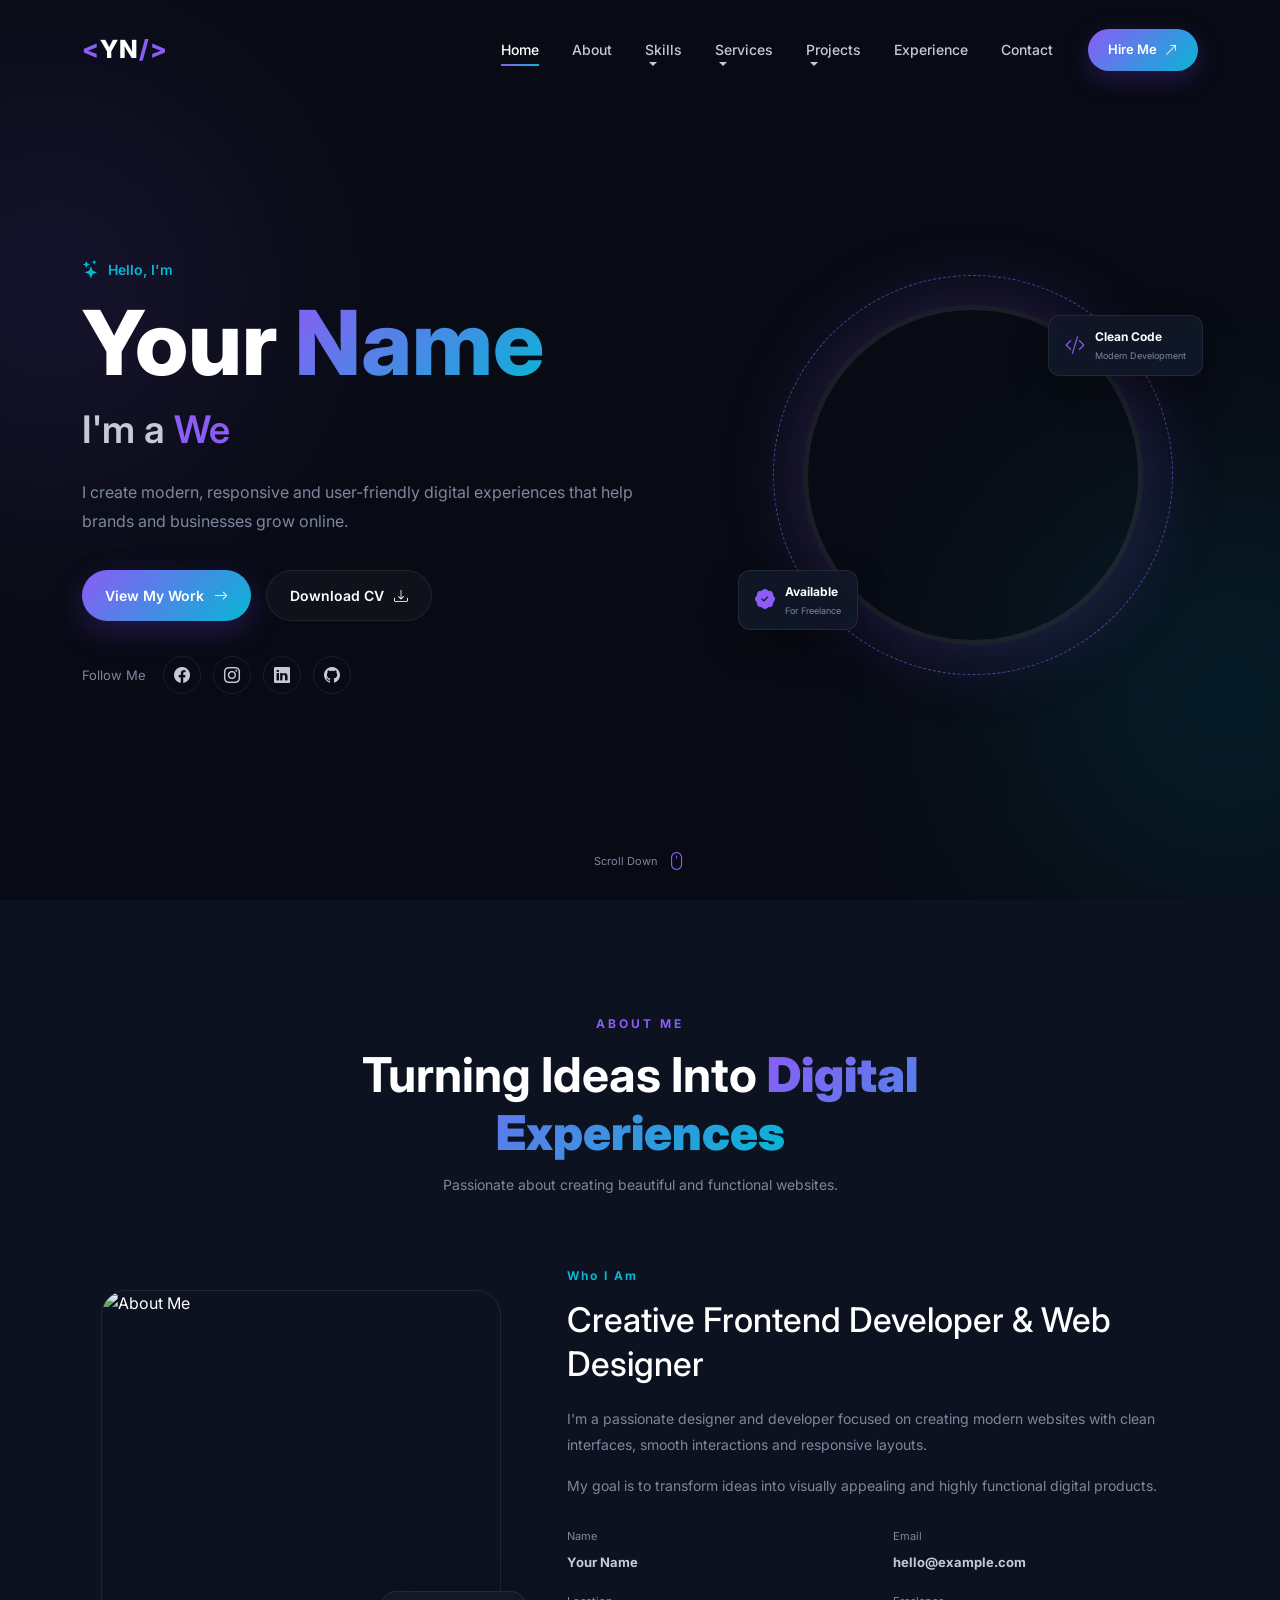
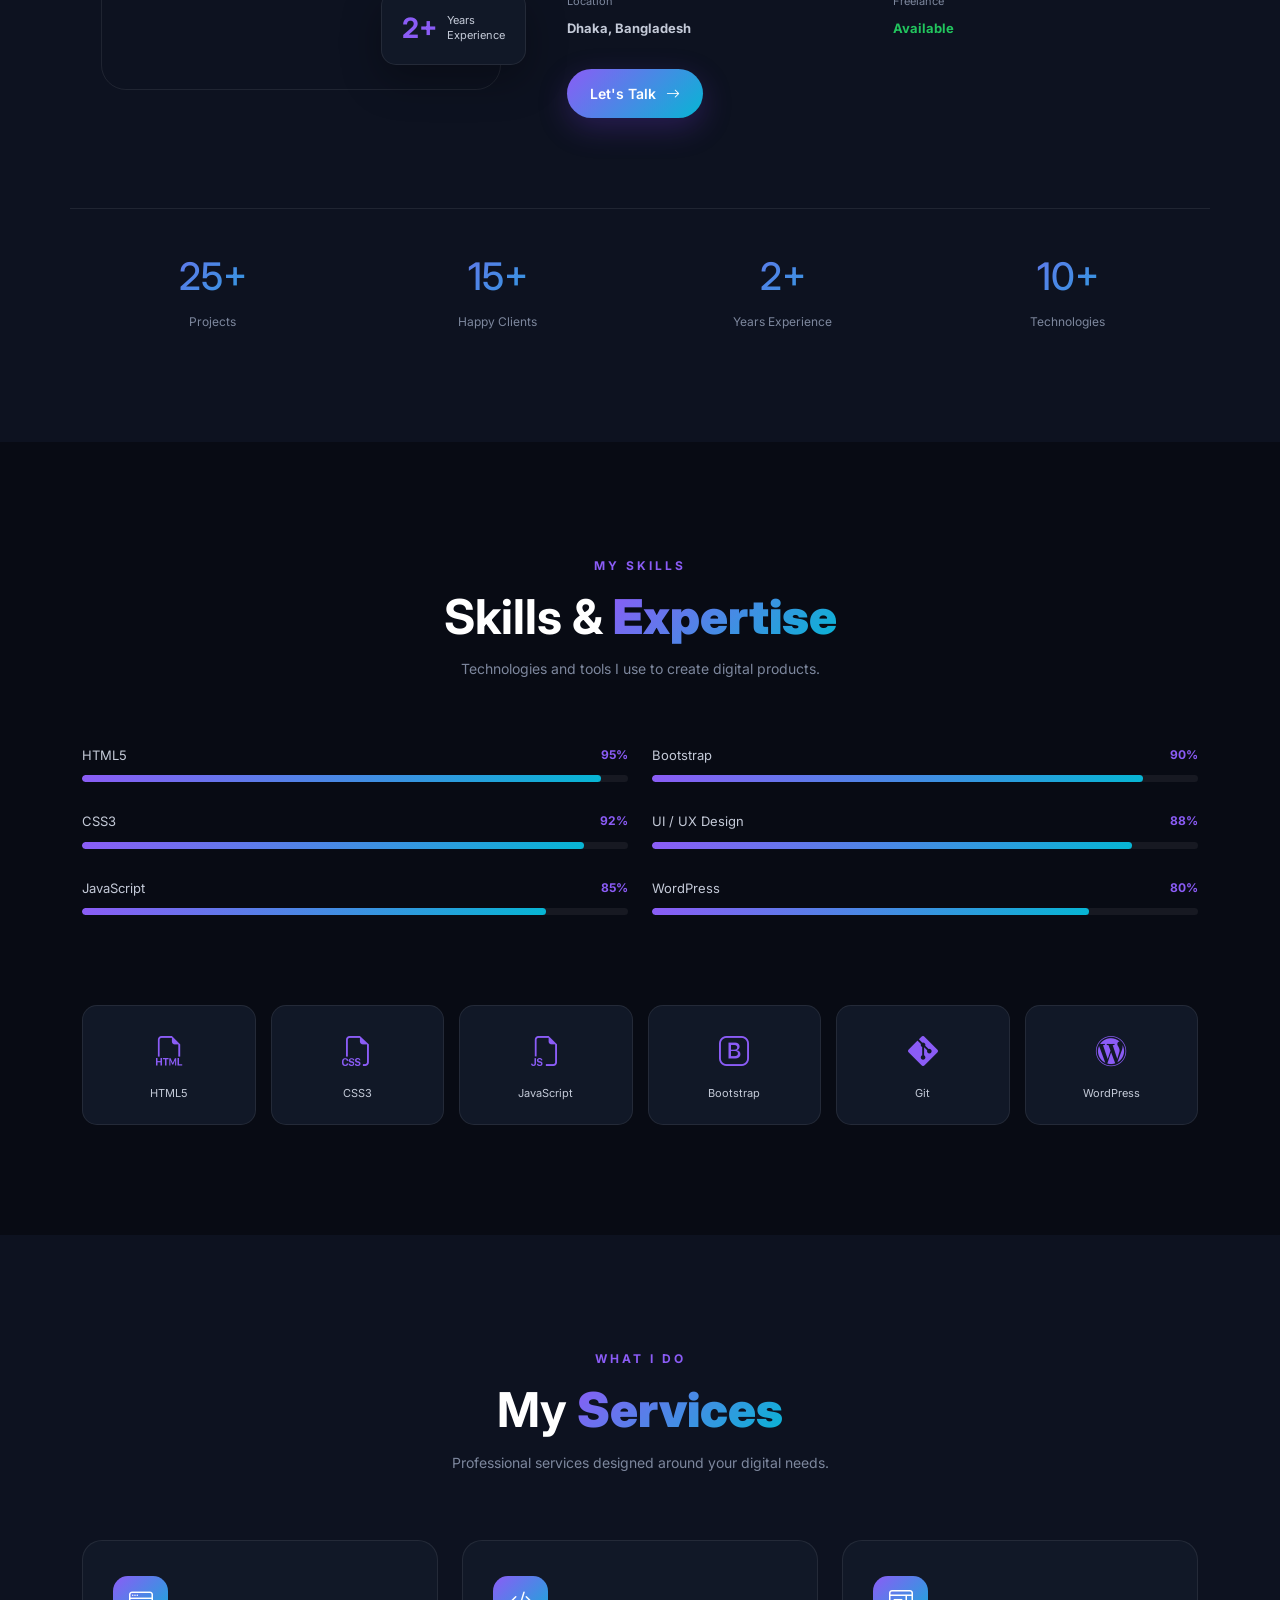
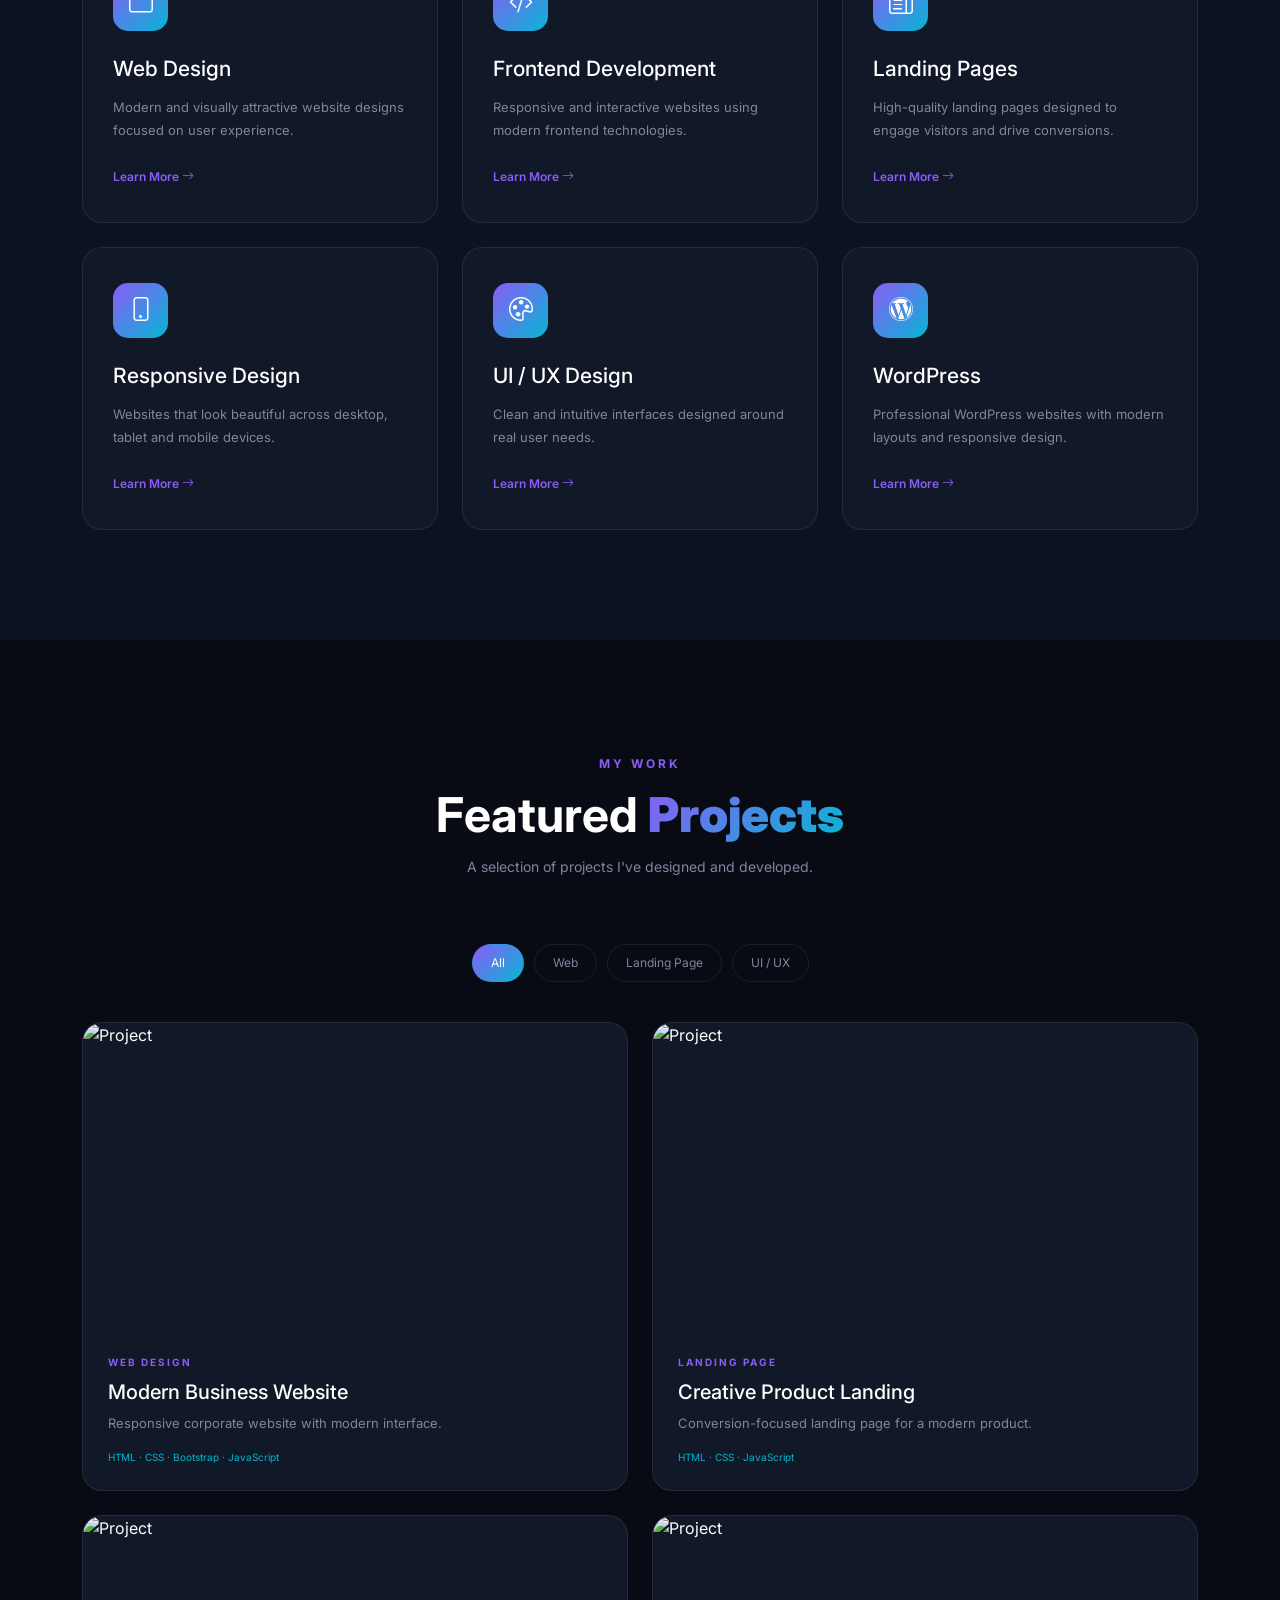
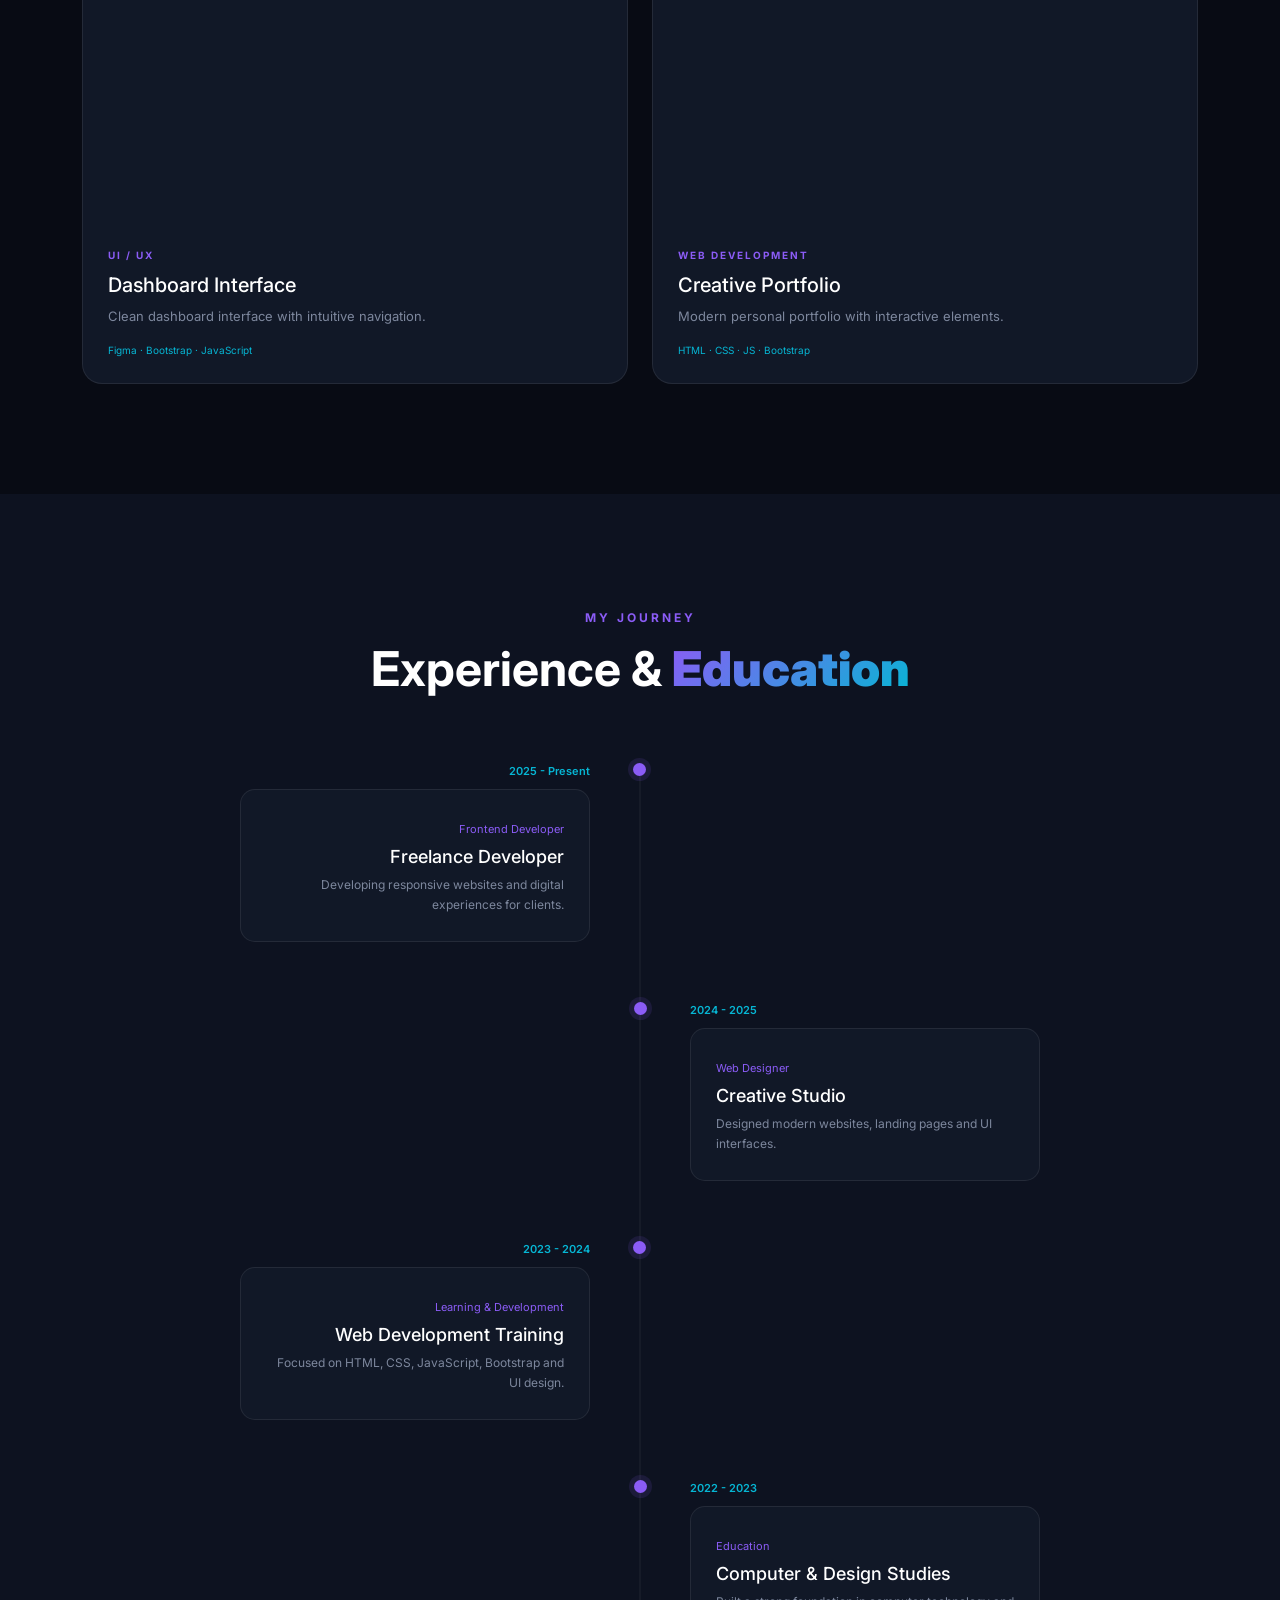
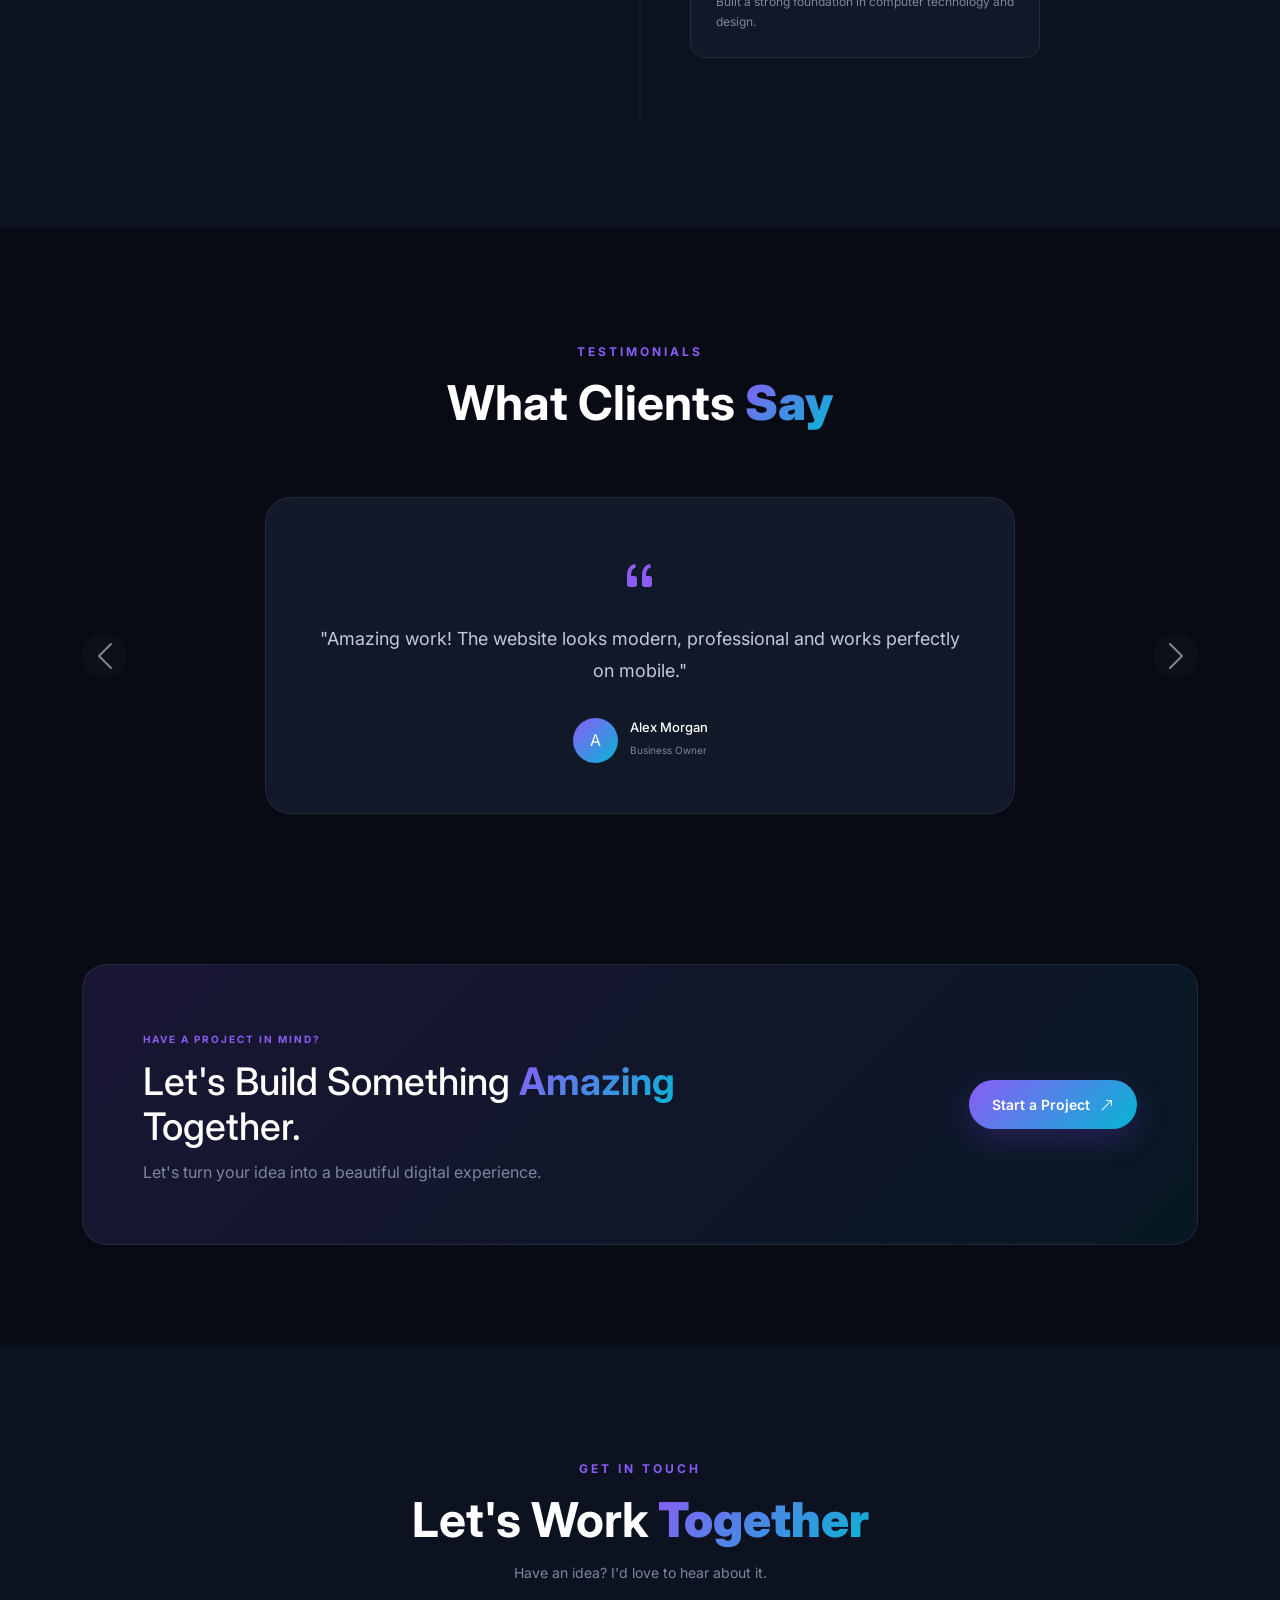
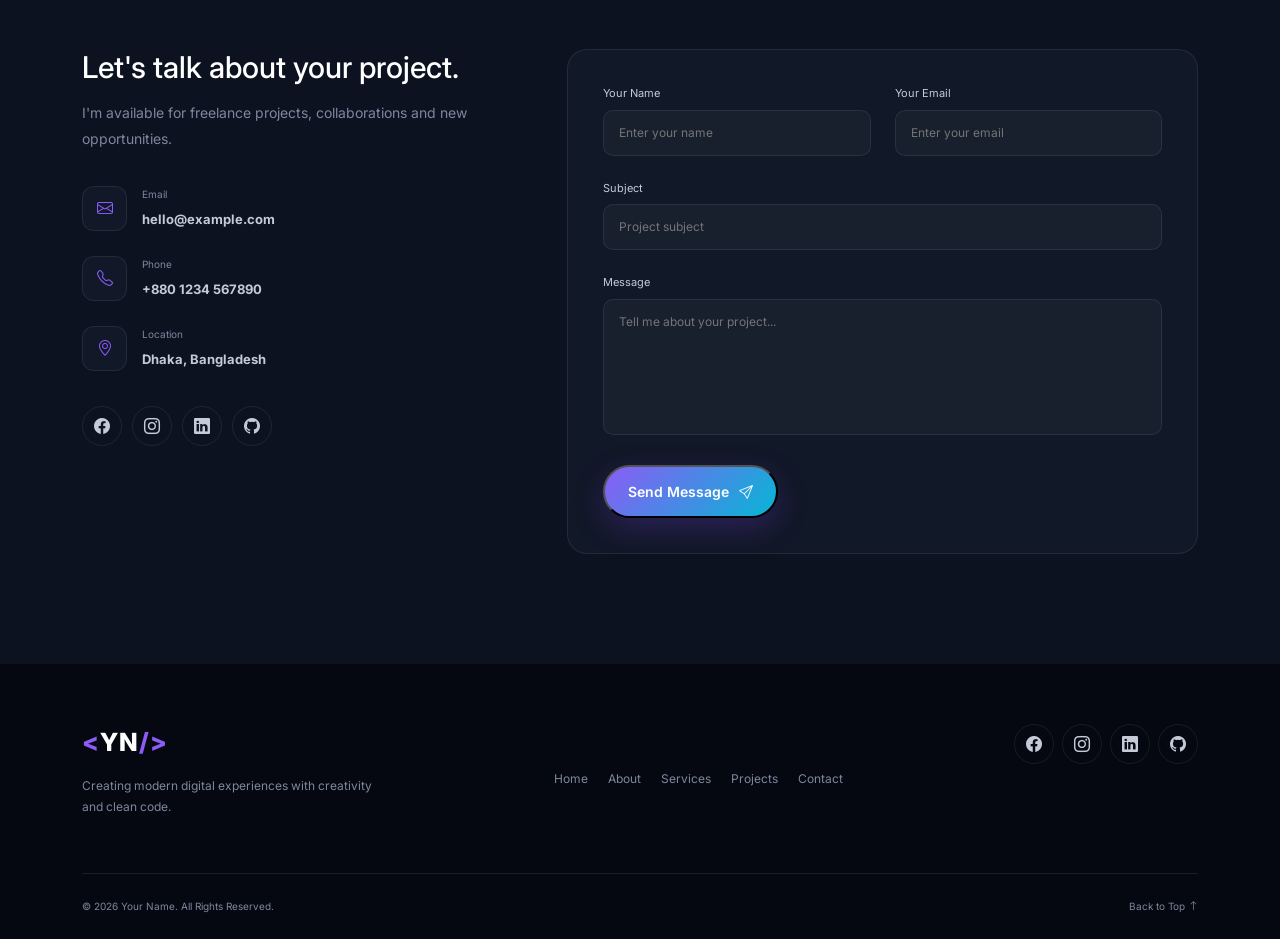
==== index.html @ ca2e9afa "Updated portfolio website" ====
<!DOCTYPE html>
<html lang="en">

<head>
    <meta charset="UTF-8">
    <meta name="viewport" content="width=device-width, initial-scale=1.0">

    <title>Your Name | Frontend Developer</title>

    <!-- Bootstrap -->
    <link
        href="https://cdn.jsdelivr.net/npm/bootstrap@5.3.3/dist/css/bootstrap.min.css"
        rel="stylesheet">

    <!-- Bootstrap Icons -->
    <link
        rel="stylesheet"
        href="https://cdn.jsdelivr.net/npm/bootstrap-icons@1.11.3/font/bootstrap-icons.min.css">

    <!-- Google Font -->
    <link
        href="https://fonts.googleapis.com/css2?family=Inter:wght@300;400;500;600;700;800&display=swap"
        rel="stylesheet">

    <!-- Custom CSS -->
    <link rel="stylesheet" href="css/styles.css">
</head>

<body>

<!-- =====================================================
     PRELOADER
===================================================== -->

<div id="preloader">
    <div class="loader"></div>
</div>


<!-- =====================================================
     NAVBAR
===================================================== -->

<header class="main-header" id="mainHeader">

    <nav class="navbar navbar-expand-lg">

        <div class="container">

            <!-- Logo -->
            <a class="navbar-brand logo" href="#home">
                <span>&lt;</span>YN<span>/&gt;</span>
            </a>

            <!-- Mobile Toggle -->
            <button
                class="navbar-toggler"
                type="button"
                data-bs-toggle="collapse"
                data-bs-target="#portfolioNavbar">

                <span class="navbar-toggler-icon"></span>

            </button>


            <!-- Menu -->
            <div class="collapse navbar-collapse" id="portfolioNavbar">

                <ul class="navbar-nav ms-auto align-items-lg-center">

                    <li class="nav-item">
                        <a class="nav-link active" href="#home">
                            Home
                        </a>
                    </li>

                    <li class="nav-item">
                        <a class="nav-link" href="#about">
                            About
                        </a>
                    </li>


                    <!-- Skills Dropdown -->
                    <li class="nav-item dropdown">

                        <a
                            class="nav-link dropdown-toggle"
                            href="#"
                            data-bs-toggle="dropdown">

                            Skills

                        </a>

                        <ul class="dropdown-menu">

                            <li>
                                <a class="dropdown-item" href="#skills">
                                    <i class="bi bi-code-slash"></i>
                                    Frontend Development
                                </a>
                            </li>

                            <li>
                                <a class="dropdown-item" href="#skills">
                                    <i class="bi bi-palette"></i>
                                    Web Design
                                </a>
                            </li>

                            <li>
                                <a class="dropdown-item" href="#skills">
                                    <i class="bi bi-bezier2"></i>
                                    UI / UX Design
                                </a>
                            </li>

                            <li>
                                <a class="dropdown-item" href="#skills">
                                    <i class="bi bi-phone"></i>
                                    Responsive Design
                                </a>
                            </li>

                        </ul>

                    </li>


                    <!-- Services Dropdown -->
                    <li class="nav-item dropdown">

                        <a
                            class="nav-link dropdown-toggle"
                            href="#"
                            data-bs-toggle="dropdown">

                            Services

                        </a>

                        <ul class="dropdown-menu">

                            <li>
                                <a class="dropdown-item" href="#services">
                                    <i class="bi bi-window"></i>
                                    Web Design
                                </a>
                            </li>

                            <li>
                                <a class="dropdown-item" href="#services">
                                    <i class="bi bi-code-square"></i>
                                    Frontend Development
                                </a>
                            </li>

                            <li>
                                <a class="dropdown-item" href="#services">
                                    <i class="bi bi-layout-text-window"></i>
                                    Landing Page
                                </a>
                            </li>

                            <li>
                                <a class="dropdown-item" href="#services">
                                    <i class="bi bi-wordpress"></i>
                                    WordPress
                                </a>
                            </li>

                        </ul>

                    </li>


                    <!-- Projects Dropdown -->
                    <li class="nav-item dropdown">

                        <a
                            class="nav-link dropdown-toggle"
                            href="#"
                            data-bs-toggle="dropdown">

                            Projects

                        </a>

                        <ul class="dropdown-menu">

                            <li>
                                <a class="dropdown-item" href="#projects">
                                    <i class="bi bi-grid"></i>
                                    All Projects
                                </a>
                            </li>

                            <li>
                                <a class="dropdown-item" href="#projects">
                                    <i class="bi bi-laptop"></i>
                                    Web Design
                                </a>
                            </li>

                            <li>
                                <a class="dropdown-item" href="#projects">
                                    <i class="bi bi-window-stack"></i>
                                    Landing Pages
                                </a>
                            </li>

                            <li>
                                <a class="dropdown-item" href="#projects">
                                    <i class="bi bi-phone"></i>
                                    UI / UX
                                </a>
                            </li>

                        </ul>

                    </li>


                    <li class="nav-item">
                        <a class="nav-link" href="#experience">
                            Experience
                        </a>
                    </li>

                    <li class="nav-item">
                        <a class="nav-link" href="#contact">
                            Contact
                        </a>
                    </li>


                    <!-- Hire Button -->
                    <li class="nav-item ms-lg-3 mt-3 mt-lg-0">

                        <a href="#contact" class="hire-btn">
                            Hire Me
                            <i class="bi bi-arrow-up-right"></i>
                        </a>

                    </li>

                </ul>

            </div>

        </div>

    </nav>

</header>


<!-- =====================================================
     HERO
===================================================== -->

<section class="hero-section" id="home">

    <div class="hero-glow glow-one"></div>
    <div class="hero-glow glow-two"></div>

    <div class="container">

        <div class="row align-items-center">

            <!-- Hero Content -->

            <div class="col-lg-7">

                <div class="hero-content">

                    <span class="hero-small-title">
                        <i class="bi bi-stars"></i>
                        Hello, I'm
                    </span>

                    <h1>
                        Your <span>Name</span>
                    </h1>

                    <h2>
                        I'm a
                        <span id="typingText"></span>
                    </h2>

                    <p>
                        I create modern, responsive and user-friendly
                        digital experiences that help brands and businesses
                        grow online.
                    </p>


                    <div class="hero-buttons">

                        <a href="#projects" class="primary-btn">
                            View My Work
                            <i class="bi bi-arrow-right"></i>
                        </a>

                        <a href="#" class="secondary-btn">
                            Download CV
                            <i class="bi bi-download"></i>
                        </a>

                    </div>


                    <!-- Social -->

                    <div class="hero-social">

                        <span>Follow Me</span>

                        <a href="#">
                            <i class="bi bi-facebook"></i>
                        </a>

                        <a href="#">
                            <i class="bi bi-instagram"></i>
                        </a>

                        <a href="#">
                            <i class="bi bi-linkedin"></i>
                        </a>

                        <a href="#">
                            <i class="bi bi-github"></i>
                        </a>

                    </div>

                </div>

            </div>


            <!-- Hero Image -->

            <div class="col-lg-5">

                <div class="hero-image-wrapper">

                    <div class="image-ring"></div>

                    <div class="profile-card">

                        <img
                            src="images/profile.jpg"
                            alt="Profile">

                    </div>


                    <!-- Floating Card -->

                    <div class="floating-card card-one">

                        <i class="bi bi-code-slash"></i>

                        <div>
                            <strong>Clean Code</strong>
                            <small>Modern Development</small>
                        </div>

                    </div>


                    <div class="floating-card card-two">

                        <i class="bi bi-patch-check-fill"></i>

                        <div>
                            <strong>Available</strong>
                            <small>For Freelance</small>
                        </div>

                    </div>

                </div>

            </div>

        </div>

    </div>


    <!-- Scroll Down -->

    <a href="#about" class="scroll-down">
        <span>Scroll Down</span>
        <i class="bi bi-mouse"></i>
    </a>

</section>


<!-- =====================================================
     ABOUT
===================================================== -->

<section class="section about-section" id="about">

    <div class="container">

        <div class="section-heading text-center">

            <span>ABOUT ME</span>

            <h2>
                Turning Ideas Into
                <strong>Digital Experiences</strong>
            </h2>

            <p>
                Passionate about creating beautiful and functional
                websites.
            </p>

        </div>


        <div class="row align-items-center g-5">

            <div class="col-lg-5">

                <div class="about-image">

                    <img
                        src="images/profile.jpg"
                        alt="About Me">

                    <div class="experience-badge">

                        <strong>2+</strong>

                        <span>
                            Years<br>
                            Experience
                        </span>

                    </div>

                </div>

            </div>


            <div class="col-lg-7">

                <div class="about-content">

                    <span class="mini-title">
                        Who I Am
                    </span>

                    <h3>
                        Creative Frontend Developer
                        & Web Designer
                    </h3>

                    <p>
                        I'm a passionate designer and developer focused
                        on creating modern websites with clean interfaces,
                        smooth interactions and responsive layouts.
                    </p>

                    <p>
                        My goal is to transform ideas into visually
                        appealing and highly functional digital products.
                    </p>


                    <div class="about-info">

                        <div>
                            <span>Name</span>
                            <strong>Your Name</strong>
                        </div>

                        <div>
                            <span>Email</span>
                            <strong>hello@example.com</strong>
                        </div>

                        <div>
                            <span>Location</span>
                            <strong>Dhaka, Bangladesh</strong>
                        </div>

                        <div>
                            <span>Freelance</span>
                            <strong class="available">
                                Available
                            </strong>
                        </div>

                    </div>


                    <a href="#contact" class="primary-btn">
                        Let's Talk
                        <i class="bi bi-arrow-right"></i>
                    </a>

                </div>

            </div>

        </div>


        <!-- Counters -->

        <div class="row stats-row">

            <div class="col-md-3 col-6">
                <div class="stat-box">
                    <h3 class="counter" data-target="25">0</h3>
                    <span>Projects</span>
                </div>
            </div>

            <div class="col-md-3 col-6">
                <div class="stat-box">
                    <h3 class="counter" data-target="15">0</h3>
                    <span>Happy Clients</span>
                </div>
            </div>

            <div class="col-md-3 col-6">
                <div class="stat-box">
                    <h3 class="counter" data-target="2">0</h3>
                    <span>Years Experience</span>
                </div>
            </div>

            <div class="col-md-3 col-6">
                <div class="stat-box">
                    <h3 class="counter" data-target="10">0</h3>
                    <span>Technologies</span>
                </div>
            </div>

        </div>

    </div>

</section>


<!-- =====================================================
     SKILLS
===================================================== -->

<section class="section skills-section" id="skills">

    <div class="container">

        <div class="section-heading text-center">

            <span>MY SKILLS</span>

            <h2>
                Skills & <strong>Expertise</strong>
            </h2>

            <p>
                Technologies and tools I use to create digital products.
            </p>

        </div>


        <div class="row g-4">


            <!-- HTML -->

            <div class="col-lg-6">

                <div class="skill-item">

                    <div class="skill-info">
                        <span>HTML5</span>
                        <strong>95%</strong>
                    </div>

                    <div class="skill-bar">
                        <div
                            class="skill-progress"
                            data-width="95%">
                        </div>
                    </div>

                </div>


                <!-- CSS -->

                <div class="skill-item">

                    <div class="skill-info">
                        <span>CSS3</span>
                        <strong>92%</strong>
                    </div>

                    <div class="skill-bar">
                        <div
                            class="skill-progress"
                            data-width="92%">
                        </div>
                    </div>

                </div>


                <!-- JavaScript -->

                <div class="skill-item">

                    <div class="skill-info">
                        <span>JavaScript</span>
                        <strong>85%</strong>
                    </div>

                    <div class="skill-bar">
                        <div
                            class="skill-progress"
                            data-width="85%">
                        </div>
                    </div>

                </div>

            </div>


            <div class="col-lg-6">

                <!-- Bootstrap -->

                <div class="skill-item">

                    <div class="skill-info">
                        <span>Bootstrap</span>
                        <strong>90%</strong>
                    </div>

                    <div class="skill-bar">
                        <div
                            class="skill-progress"
                            data-width="90%">
                        </div>
                    </div>

                </div>


                <!-- UI UX -->

                <div class="skill-item">

                    <div class="skill-info">
                        <span>UI / UX Design</span>
                        <strong>88%</strong>
                    </div>

                    <div class="skill-bar">
                        <div
                            class="skill-progress"
                            data-width="88%">
                        </div>
                    </div>

                </div>


                <!-- WordPress -->

                <div class="skill-item">

                    <div class="skill-info">
                        <span>WordPress</span>
                        <strong>80%</strong>
                    </div>

                    <div class="skill-bar">
                        <div
                            class="skill-progress"
                            data-width="80%">
                        </div>
                    </div>

                </div>

            </div>

        </div>


        <!-- Technology Cards -->

        <div class="technology-grid">

            <div class="technology-card">
                <i class="bi bi-filetype-html"></i>
                <span>HTML5</span>
            </div>

            <div class="technology-card">
                <i class="bi bi-filetype-css"></i>
                <span>CSS3</span>
            </div>

            <div class="technology-card">
                <i class="bi bi-filetype-js"></i>
                <span>JavaScript</span>
            </div>

            <div class="technology-card">
                <i class="bi bi-bootstrap"></i>
                <span>Bootstrap</span>
            </div>

            <div class="technology-card">
                <i class="bi bi-git"></i>
                <span>Git</span>
            </div>

            <div class="technology-card">
                <i class="bi bi-wordpress"></i>
                <span>WordPress</span>
            </div>

        </div>

    </div>

</section>


<!-- =====================================================
     SERVICES
===================================================== -->

<section class="section services-section" id="services">

    <div class="container">

        <div class="section-heading text-center">

            <span>WHAT I DO</span>

            <h2>
                My <strong>Services</strong>
            </h2>

            <p>
                Professional services designed around your digital needs.
            </p>

        </div>


        <div class="row g-4">


            <div class="col-lg-4 col-md-6">

                <div class="service-card">

                    <div class="service-icon">
                        <i class="bi bi-window"></i>
                    </div>

                    <h3>Web Design</h3>

                    <p>
                        Modern and visually attractive website designs
                        focused on user experience.
                    </p>

                    <a href="#contact">
                        Learn More
                        <i class="bi bi-arrow-right"></i>
                    </a>

                </div>

            </div>


            <div class="col-lg-4 col-md-6">

                <div class="service-card">

                    <div class="service-icon">
                        <i class="bi bi-code-slash"></i>
                    </div>

                    <h3>Frontend Development</h3>

                    <p>
                        Responsive and interactive websites using
                        modern frontend technologies.
                    </p>

                    <a href="#contact">
                        Learn More
                        <i class="bi bi-arrow-right"></i>
                    </a>

                </div>

            </div>


            <div class="col-lg-4 col-md-6">

                <div class="service-card">

                    <div class="service-icon">
                        <i class="bi bi-layout-text-window"></i>
                    </div>

                    <h3>Landing Pages</h3>

                    <p>
                        High-quality landing pages designed to engage
                        visitors and drive conversions.
                    </p>

                    <a href="#contact">
                        Learn More
                        <i class="bi bi-arrow-right"></i>
                    </a>

                </div>

            </div>


            <div class="col-lg-4 col-md-6">

                <div class="service-card">

                    <div class="service-icon">
                        <i class="bi bi-phone"></i>
                    </div>

                    <h3>Responsive Design</h3>

                    <p>
                        Websites that look beautiful across desktop,
                        tablet and mobile devices.
                    </p>

                    <a href="#contact">
                        Learn More
                        <i class="bi bi-arrow-right"></i>
                    </a>

                </div>

            </div>


            <div class="col-lg-4 col-md-6">

                <div class="service-card">

                    <div class="service-icon">
                        <i class="bi bi-palette"></i>
                    </div>

                    <h3>UI / UX Design</h3>

                    <p>
                        Clean and intuitive interfaces designed around
                        real user needs.
                    </p>

                    <a href="#contact">
                        Learn More
                        <i class="bi bi-arrow-right"></i>
                    </a>

                </div>

            </div>


            <div class="col-lg-4 col-md-6">

                <div class="service-card">

                    <div class="service-icon">
                        <i class="bi bi-wordpress"></i>
                    </div>

                    <h3>WordPress</h3>

                    <p>
                        Professional WordPress websites with modern
                        layouts and responsive design.
                    </p>

                    <a href="#contact">
                        Learn More
                        <i class="bi bi-arrow-right"></i>
                    </a>

                </div>

            </div>

        </div>

    </div>

</section>


<!-- =====================================================
     PROJECTS
===================================================== -->

<section class="section projects-section" id="projects">

    <div class="container">

        <div class="section-heading text-center">

            <span>MY WORK</span>

            <h2>
                Featured <strong>Projects</strong>
            </h2>

            <p>
                A selection of projects I've designed and developed.
            </p>

        </div>


        <!-- Filter -->

        <div class="project-filter">

            <button class="filter-btn active" data-filter="all">
                All
            </button>

            <button class="filter-btn" data-filter="web">
                Web
            </button>

            <button class="filter-btn" data-filter="landing">
                Landing Page
            </button>

            <button class="filter-btn" data-filter="ui">
                UI / UX
            </button>

        </div>


        <div class="row g-4 project-container">


            <!-- Project 1 -->

            <div
                class="col-lg-6 project-item"
                data-category="web">

                <div class="project-card">

                    <div class="project-image">

                        <img
                            src="images/project-1.jpg"
                            alt="Project">

                        <div class="project-overlay">

                            <a href="#">
                                <i class="bi bi-link-45deg"></i>
                            </a>

                            <a href="#">
                                <i class="bi bi-github"></i>
                            </a>

                        </div>

                    </div>

                    <div class="project-content">

                        <span>WEB DESIGN</span>

                        <h3>
                            Modern Business Website
                        </h3>

                        <p>
                            Responsive corporate website with
                            modern interface.
                        </p>

                        <div class="project-tech">
                            HTML · CSS · Bootstrap · JavaScript
                        </div>

                    </div>

                </div>

            </div>


            <!-- Project 2 -->

            <div
                class="col-lg-6 project-item"
                data-category="landing">

                <div class="project-card">

                    <div class="project-image">

                        <img
                            src="images/project-2.jpg"
                            alt="Project">

                        <div class="project-overlay">

                            <a href="#">
                                <i class="bi bi-link-45deg"></i>
                            </a>

                            <a href="#">
                                <i class="bi bi-github"></i>
                            </a>

                        </div>

                    </div>

                    <div class="project-content">

                        <span>LANDING PAGE</span>

                        <h3>
                            Creative Product Landing
                        </h3>

                        <p>
                            Conversion-focused landing page
                            for a modern product.
                        </p>

                        <div class="project-tech">
                            HTML · CSS · JavaScript
                        </div>

                    </div>

                </div>

            </div>


            <!-- Project 3 -->

            <div
                class="col-lg-6 project-item"
                data-category="ui">

                <div class="project-card">

                    <div class="project-image">

                        <img
                            src="images/project-3.jpg"
                            alt="Project">

                        <div class="project-overlay">

                            <a href="#">
                                <i class="bi bi-link-45deg"></i>
                            </a>

                            <a href="#">
                                <i class="bi bi-github"></i>
                            </a>

                        </div>

                    </div>

                    <div class="project-content">

                        <span>UI / UX</span>

                        <h3>
                            Dashboard Interface
                        </h3>

                        <p>
                            Clean dashboard interface with
                            intuitive navigation.
                        </p>

                        <div class="project-tech">
                            Figma · Bootstrap · JavaScript
                        </div>

                    </div>

                </div>

            </div>


            <!-- Project 4 -->

            <div
                class="col-lg-6 project-item"
                data-category="web">

                <div class="project-card">

                    <div class="project-image">

                        <img
                            src="images/project-4.jpg"
                            alt="Project">

                        <div class="project-overlay">

                            <a href="#">
                                <i class="bi bi-link-45deg"></i>
                            </a>

                            <a href="#">
                                <i class="bi bi-github"></i>
                            </a>

                        </div>

                    </div>

                    <div class="project-content">

                        <span>WEB DEVELOPMENT</span>

                        <h3>
                            Creative Portfolio
                        </h3>

                        <p>
                            Modern personal portfolio with
                            interactive elements.
                        </p>

                        <div class="project-tech">
                            HTML · CSS · JS · Bootstrap
                        </div>

                    </div>

                </div>

            </div>

        </div>

    </div>

</section>


<!-- =====================================================
     EXPERIENCE
===================================================== -->

<section class="section experience-section" id="experience">

    <div class="container">

        <div class="section-heading text-center">

            <span>MY JOURNEY</span>

            <h2>
                Experience & <strong>Education</strong>
            </h2>

        </div>


        <div class="timeline">


            <div class="timeline-item">

                <div class="timeline-dot"></div>

                <div class="timeline-date">
                    2025 - Present
                </div>

                <div class="timeline-content">

                    <span>Frontend Developer</span>

                    <h3>
                        Freelance Developer
                    </h3>

                    <p>
                        Developing responsive websites and
                        digital experiences for clients.
                    </p>

                </div>

            </div>


            <div class="timeline-item">

                <div class="timeline-dot"></div>

                <div class="timeline-date">
                    2024 - 2025
                </div>

                <div class="timeline-content">

                    <span>Web Designer</span>

                    <h3>
                        Creative Studio
                    </h3>

                    <p>
                        Designed modern websites, landing pages
                        and UI interfaces.
                    </p>

                </div>

            </div>


            <div class="timeline-item">

                <div class="timeline-dot"></div>

                <div class="timeline-date">
                    2023 - 2024
                </div>

                <div class="timeline-content">

                    <span>Learning & Development</span>

                    <h3>
                        Web Development Training
                    </h3>

                    <p>
                        Focused on HTML, CSS, JavaScript,
                        Bootstrap and UI design.
                    </p>

                </div>

            </div>


            <div class="timeline-item">

                <div class="timeline-dot"></div>

                <div class="timeline-date">
                    2022 - 2023
                </div>

                <div class="timeline-content">

                    <span>Education</span>

                    <h3>
                        Computer & Design Studies
                    </h3>

                    <p>
                        Built a strong foundation in computer
                        technology and design.
                    </p>

                </div>

            </div>

        </div>

    </div>

</section>


<!-- =====================================================
     TESTIMONIALS
===================================================== -->

<section class="section testimonial-section">

    <div class="container">

        <div class="section-heading text-center">

            <span>TESTIMONIALS</span>

            <h2>
                What Clients <strong>Say</strong>
            </h2>

        </div>


        <div
            id="testimonialCarousel"
            class="carousel slide"
            data-bs-ride="carousel">

            <div class="carousel-inner">


                <div class="carousel-item active">

                    <div class="testimonial-card">

                        <div class="quote-icon">
                            <i class="bi bi-quote"></i>
                        </div>

                        <p>
                            "Amazing work! The website looks modern,
                            professional and works perfectly on mobile."
                        </p>

                        <div class="client-info">

                            <div class="client-avatar">
                                A
                            </div>

                            <div>
                                <h4>Alex Morgan</h4>
                                <span>Business Owner</span>
                            </div>

                        </div>

                    </div>

                </div>


                <div class="carousel-item">

                    <div class="testimonial-card">

                        <div class="quote-icon">
                            <i class="bi bi-quote"></i>
                        </div>

                        <p>
                            "Great communication and excellent attention
                            to detail. Highly recommended."
                        </p>

                        <div class="client-info">

                            <div class="client-avatar">
                                J
                            </div>

                            <div>
                                <h4>James Wilson</h4>
                                <span>Entrepreneur</span>
                            </div>

                        </div>

                    </div>

                </div>


                <div class="carousel-item">

                    <div class="testimonial-card">

                        <div class="quote-icon">
                            <i class="bi bi-quote"></i>
                        </div>

                        <p>
                            "Very creative and professional. Delivered
                            exactly what I needed."
                        </p>

                        <div class="client-info">

                            <div class="client-avatar">
                                S
                            </div>

                            <div>
                                <h4>Sarah Lee</h4>
                                <span>Designer</span>
                            </div>

                        </div>

                    </div>

                </div>

            </div>


            <button
                class="carousel-control-prev"
                type="button"
                data-bs-target="#testimonialCarousel"
                data-bs-slide="prev">

                <span class="carousel-control-prev-icon"></span>

            </button>

            <button
                class="carousel-control-next"
                type="button"
                data-bs-target="#testimonialCarousel"
                data-bs-slide="next">

                <span class="carousel-control-next-icon"></span>

            </button>

        </div>

    </div>

</section>


<!-- =====================================================
     CTA
===================================================== -->

<section class="cta-section">

    <div class="container">

        <div class="cta-box">

            <div>

                <span>
                    HAVE A PROJECT IN MIND?
                </span>

                <h2>
                    Let's Build Something
                    <strong>Amazing</strong> Together.
                </h2>

                <p>
                    Let's turn your idea into a beautiful
                    digital experience.
                </p>

            </div>

            <a href="#contact" class="primary-btn">
                Start a Project
                <i class="bi bi-arrow-up-right"></i>
            </a>

        </div>

    </div>

</section>


<!-- =====================================================
     CONTACT
===================================================== -->

<section class="section contact-section" id="contact">

    <div class="container">

        <div class="section-heading text-center">

            <span>GET IN TOUCH</span>

            <h2>
                Let's Work <strong>Together</strong>
            </h2>

            <p>
                Have an idea? I'd love to hear about it.
            </p>

        </div>


        <div class="row g-5">


            <!-- Contact Info -->

            <div class="col-lg-5">

                <div class="contact-info">

                    <h3>
                        Let's talk about your project.
                    </h3>

                    <p>
                        I'm available for freelance projects,
                        collaborations and new opportunities.
                    </p>


                    <div class="contact-item">

                        <div class="contact-icon">
                            <i class="bi bi-envelope"></i>
                        </div>

                        <div>
                            <span>Email</span>
                            <strong>
                                hello@example.com
                            </strong>
                        </div>

                    </div>


                    <div class="contact-item">

                        <div class="contact-icon">
                            <i class="bi bi-telephone"></i>
                        </div>

                        <div>
                            <span>Phone</span>
                            <strong>
                                +880 1234 567890
                            </strong>
                        </div>

                    </div>


                    <div class="contact-item">

                        <div class="contact-icon">
                            <i class="bi bi-geo-alt"></i>
                        </div>

                        <div>
                            <span>Location</span>
                            <strong>
                                Dhaka, Bangladesh
                            </strong>
                        </div>

                    </div>


                    <div class="contact-social">

                        <a href="#">
                            <i class="bi bi-facebook"></i>
                        </a>

                        <a href="#">
                            <i class="bi bi-instagram"></i>
                        </a>

                        <a href="#">
                            <i class="bi bi-linkedin"></i>
                        </a>

                        <a href="#">
                            <i class="bi bi-github"></i>
                        </a>

                    </div>

                </div>

            </div>


            <!-- Contact Form -->

            <div class="col-lg-7">

                <form class="contact-form" id="contactForm">

                    <div class="row g-4">

                        <div class="col-md-6">

                            <label>
                                Your Name
                            </label>

                            <input
                                type="text"
                                id="name"
                                placeholder="Enter your name"
                                required>

                        </div>


                        <div class="col-md-6">

                            <label>
                                Your Email
                            </label>

                            <input
                                type="email"
                                id="email"
                                placeholder="Enter your email"
                                required>

                        </div>


                        <div class="col-12">

                            <label>
                                Subject
                            </label>

                            <input
                                type="text"
                                id="subject"
                                placeholder="Project subject"
                                required>

                        </div>


                        <div class="col-12">

                            <label>
                                Message
                            </label>

                            <textarea
                                id="message"
                                rows="6"
                                placeholder="Tell me about your project..."
                                required></textarea>

                        </div>


                        <div class="col-12">

                            <button
                                type="submit"
                                class="primary-btn">

                                Send Message
                                <i class="bi bi-send"></i>

                            </button>

                        </div>

                    </div>

                </form>

            </div>

        </div>

    </div>

</section>


<!-- =====================================================
     FOOTER
===================================================== -->

<footer class="footer">

    <div class="container">

        <div class="footer-top">

            <div>

                <a href="#home" class="logo">
                    <span>&lt;</span>YN<span>/&gt;</span>
                </a>

                <p>
                    Creating modern digital experiences
                    with creativity and clean code.
                </p>

            </div>


            <div class="footer-links">

                <a href="#home">Home</a>
                <a href="#about">About</a>
                <a href="#services">Services</a>
                <a href="#projects">Projects</a>
                <a href="#contact">Contact</a>

            </div>


            <div class="footer-social">

                <a href="#">
                    <i class="bi bi-facebook"></i>
                </a>

                <a href="#">
                    <i class="bi bi-instagram"></i>
                </a>

                <a href="#">
                    <i class="bi bi-linkedin"></i>
                </a>

                <a href="#">
                    <i class="bi bi-github"></i>
                </a>

            </div>

        </div>


        <div class="footer-bottom">

            <p>
                © 2026 Your Name. All Rights Reserved.
            </p>

            <a href="#home">
                Back to Top
                <i class="bi bi-arrow-up"></i>
            </a>

        </div>

    </div>

</footer>


<!-- Back To Top -->

<button id="backToTop">
    <i class="bi bi-arrow-up"></i>
</button>


<!-- Bootstrap JS -->

<script
    src="https://cdn.jsdelivr.net/npm/bootstrap@5.3.3/dist/js/bootstrap.bundle.min.js">
</script>


<!-- Custom JS -->

<script src="js/script.js"></script>

</body>
</html>
---- css/styles.css ----
/* =====================================================
   GLOBAL
===================================================== */

:root {
    --bg: #080b14;
    --bg-light: #0d1220;
    --card: #111827;
    --card-light: #151c2d;

    --primary: #8b5cf6;
    --secondary: #06b6d4;

    --white: #ffffff;
    --text: #c4cad8;
    --muted: #7d879d;

    --border: rgba(255, 255, 255, 0.08);

    --gradient: linear-gradient(
        135deg,
        #8b5cf6,
        #06b6d4
    );
}

* {
    margin: 0;
    padding: 0;
    box-sizing: border-box;
}

html {
    scroll-behavior: smooth;
    scroll-padding-top: 90px;
}

body {
    font-family: "Inter", sans-serif;
    background: var(--bg);
    color: var(--white);
    overflow-x: hidden;
}

a {
    text-decoration: none;
}

img {
    max-width: 100%;
    display: block;
}


/* =====================================================
   PRELOADER
===================================================== */

#preloader {
    position: fixed;
    inset: 0;

    display: flex;
    align-items: center;
    justify-content: center;

    background: var(--bg);

    z-index: 100000;
}

.loader {
    width: 45px;
    height: 45px;

    border-radius: 50%;

    border: 3px solid rgba(255,255,255,0.1);
    border-top-color: var(--primary);

    animation: spin 0.8s linear infinite;
}

@keyframes spin {
    to {
        transform: rotate(360deg);
    }
}


/* =====================================================
   HEADER
===================================================== */

.main-header {
    position: fixed;

    top: 0;
    left: 0;

    width: 100%;

    z-index: 9999;

    padding: 18px 0;

    transition: 0.4s ease;
}

.main-header.scrolled {
    padding: 10px 0;

    background: rgba(8, 11, 20, 0.88);

    backdrop-filter: blur(18px);

    box-shadow:
        0 10px 40px rgba(0,0,0,0.25);
}


/* Logo */

.logo {
    color: var(--white) !important;

    font-size: 25px;
    font-weight: 800;

    letter-spacing: 1px;
}

.logo span {
    color: var(--primary);
}


/* Navbar */

.navbar-nav {
    gap: 5px;
}

.nav-link {
    position: relative;

    color: var(--text) !important;

    font-size: 14px;
    font-weight: 500;

    padding: 10px 14px !important;

    transition: 0.3s ease;
}

.nav-link:hover,
.nav-link.active {
    color: var(--white) !important;
}

.nav-link::after {
    content: "";

    position: absolute;

    left: 14px;
    bottom: 4px;

    width: 0;
    height: 2px;

    background: var(--gradient);

    transition: 0.3s ease;
}

.nav-link:hover::after,
.nav-link.active::after {
    width: calc(100% - 28px);
}


/* Dropdown */

.dropdown-menu {
    min-width: 240px;

    padding: 10px;

    margin-top: 12px !important;

    background: rgba(17, 24, 39, 0.98);

    border: 1px solid var(--border);

    border-radius: 14px;

    box-shadow:
        0 20px 50px rgba(0,0,0,0.4);
}

.dropdown-item {
    display: flex;
    align-items: center;

    gap: 12px;

    padding: 11px 12px;

    color: var(--text);

    border-radius: 8px;

    font-size: 13px;

    transition: 0.3s ease;
}

.dropdown-item i {
    color: var(--primary);
}

.dropdown-item:hover {
    color: var(--white);

    background: rgba(139,92,246,0.12);

    transform: translateX(4px);
}


/* Hire Button */

.hire-btn {
    display: inline-flex;

    align-items: center;
    justify-content: center;

    gap: 8px;

    padding: 11px 20px;

    color: white;

    font-size: 13px;
    font-weight: 600;

    border-radius: 50px;

    background: var(--gradient);

    box-shadow:
        0 8px 25px rgba(124,58,237,0.25);

    transition: 0.3s ease;
}

.hire-btn:hover {
    color: white;

    transform: translateY(-3px);

    box-shadow:
        0 12px 35px rgba(124,58,237,0.4);
}


/* Mobile */

.navbar-toggler {
    border: 0;
}

.navbar-toggler:focus {
    box-shadow: none;
}

.navbar-toggler-icon {
    filter: invert(1);
}


/* =====================================================
   HERO
===================================================== */

.hero-section {
    position: relative;

    min-height: 100vh;

    display: flex;
    align-items: center;

    padding: 130px 0 80px;

    overflow: hidden;
}

.hero-content {
    position: relative;
    z-index: 2;
}

.hero-small-title {
    display: inline-flex;

    align-items: center;

    gap: 8px;

    color: var(--secondary);

    font-size: 14px;
    font-weight: 600;

    margin-bottom: 15px;
}

.hero-small-title i {
    font-size: 18px;
}

.hero-content h1 {
    font-size: clamp(55px, 7vw, 90px);

    font-weight: 800;

    line-height: 1;

    margin-bottom: 20px;
}

.hero-content h1 span {
    background: var(--gradient);

    -webkit-background-clip: text;
    background-clip: text;

    -webkit-text-fill-color: transparent;
}

.hero-content h2 {
    color: var(--text);

    font-size: clamp(25px, 3vw, 38px);

    font-weight: 600;

    margin-bottom: 25px;
}

.hero-content h2 span {
    color: var(--primary);
}

.hero-content p {
    max-width: 600px;

    color: var(--muted);

    font-size: 16px;

    line-height: 1.8;

    margin-bottom: 35px;
}


/* Hero Buttons */

.hero-buttons {
    display: flex;

    gap: 15px;

    flex-wrap: wrap;
}

.primary-btn,
.secondary-btn {
    display: inline-flex;

    align-items: center;
    justify-content: center;

    gap: 10px;

    padding: 14px 23px;

    border-radius: 50px;

    font-size: 14px;
    font-weight: 600;

    transition: 0.3s ease;
}

.primary-btn {
    color: white;

    background: var(--gradient);

    box-shadow:
        0 10px 30px rgba(124,58,237,0.25);
}

.primary-btn:hover {
    color: white;

    transform: translateY(-3px);

    box-shadow:
        0 15px 40px rgba(124,58,237,0.4);
}

.secondary-btn {
    color: var(--white);

    border: 1px solid var(--border);

    background: rgba(255,255,255,0.03);
}

.secondary-btn:hover {
    color: white;

    border-color: var(--primary);

    transform: translateY(-3px);
}


/* Social */

.hero-social {
    display: flex;

    align-items: center;

    gap: 12px;

    margin-top: 35px;
}

.hero-social span {
    color: var(--muted);

    font-size: 13px;

    margin-right: 5px;
}

.hero-social a {
    width: 38px;
    height: 38px;

    display: flex;

    align-items: center;
    justify-content: center;

    color: var(--text);

    border: 1px solid var(--border);

    border-radius: 50%;

    transition: 0.3s ease;
}

.hero-social a:hover {
    color: white;

    background: var(--gradient);

    border-color: transparent;

    transform: translateY(-4px);
}


/* Hero Image */

.hero-image-wrapper {
    position: relative;

    width: 400px;
    height: 400px;

    margin: auto;
}

.profile-card {
    position: absolute;

    inset: 30px;

    overflow: hidden;

    border-radius: 50%;

    border: 5px solid rgba(255,255,255,0.08);

    box-shadow:
        0 0 80px rgba(139,92,246,0.25);
}

.profile-card img {
    width: 100%;
    height: 100%;

    object-fit: cover;
}

.image-ring {
    position: absolute;

    inset: 0;

    border-radius: 50%;

    border: 1px dashed rgba(139,92,246,0.6);

    animation: rotateRing 15s linear infinite;
}

@keyframes rotateRing {
    to {
        transform: rotate(360deg);
    }
}


/* Floating Cards */

.floating-card {
    position: absolute;

    display: flex;

    align-items: center;

    gap: 10px;

    padding: 12px 16px;

    background: rgba(17,24,39,0.9);

    border: 1px solid var(--border);

    border-radius: 12px;

    backdrop-filter: blur(10px);

    box-shadow:
        0 15px 35px rgba(0,0,0,0.25);

    animation: floating 3s ease-in-out infinite;
}

.floating-card i {
    color: var(--primary);

    font-size: 20px;
}

.floating-card strong {
    display: block;

    font-size: 12px;
}

.floating-card small {
    display: block;

    color: var(--muted);

    font-size: 9px;

    margin-top: 3px;
}

.card-one {
    top: 40px;
    right: -30px;
}

.card-two {
    bottom: 45px;
    left: -35px;

    animation-delay: 1s;
}

@keyframes floating {
    0%,100% {
        transform: translateY(0);
    }

    50% {
        transform: translateY(-12px);
    }
}


/* Glow */

.hero-glow {
    position: absolute;

    width: 400px;
    height: 400px;

    border-radius: 50%;

    filter: blur(120px);

    opacity: 0.12;
}

.glow-one {
    background: var(--primary);

    top: 10%;
    left: -150px;
}

.glow-two {
    background: var(--secondary);

    bottom: 0;
    right: -150px;
}


/* Scroll */

.scroll-down {
    position: absolute;

    bottom: 25px;
    left: 50%;

    transform: translateX(-50%);

    display: flex;

    align-items: center;

    gap: 10px;

    color: var(--muted);

    font-size: 11px;
}

.scroll-down i {
    color: var(--primary);

    font-size: 18px;
}


/* =====================================================
   SECTION
===================================================== */

.section {
    padding: 110px 0;
}

.section-heading {
    max-width: 650px;

    margin: 0 auto 65px;
}

.section-heading > span {
    color: var(--primary);

    font-size: 12px;
    font-weight: 700;

    letter-spacing: 3px;
}

.section-heading h2 {
    font-size: clamp(32px, 5vw, 48px);

    font-weight: 700;

    margin: 12px 0;
}

.section-heading h2 strong {
    background: var(--gradient);

    -webkit-background-clip: text;
    background-clip: text;

    -webkit-text-fill-color: transparent;
}

.section-heading p {
    color: var(--muted);

    font-size: 14px;

    line-height: 1.7;
}


/* =====================================================
   ABOUT
===================================================== */

.about-section {
    background: var(--bg-light);
}

.about-image {
    position: relative;

    max-width: 400px;

    margin: auto;
}

.about-image img {
    width: 100%;

    aspect-ratio: 1/1;

    object-fit: cover;

    border-radius: 25px;

    border: 1px solid var(--border);
}

.experience-badge {
    position: absolute;

    right: -25px;
    bottom: 25px;

    display: flex;

    align-items: center;

    gap: 10px;

    padding: 15px 20px;

    background: var(--card);

    border: 1px solid var(--border);

    border-radius: 15px;

    box-shadow: 0 15px 40px rgba(0,0,0,0.3);
}

.experience-badge strong {
    color: var(--primary);

    font-size: 28px;
}

.experience-badge span {
    color: var(--text);

    font-size: 11px;

    line-height: 1.4;
}

.mini-title {
    color: var(--secondary);

    font-size: 12px;
    font-weight: 700;

    letter-spacing: 2px;
}

.about-content h3 {
    font-size: 34px;

    line-height: 1.3;

    margin: 12px 0 20px;
}

.about-content p {
    color: var(--muted);

    font-size: 14px;

    line-height: 1.8;
}

.about-info {
    display: grid;

    grid-template-columns: repeat(2,1fr);

    gap: 20px;

    margin: 30px 0;
}

.about-info span {
    display: block;

    color: var(--muted);

    font-size: 11px;

    margin-bottom: 5px;
}

.about-info strong {
    color: var(--text);

    font-size: 13px;
}

.about-info .available {
    color: #22c55e;
}


/* Stats */

.stats-row {
    margin-top: 90px;

    border-top: 1px solid var(--border);

    padding-top: 45px;
}

.stat-box {
    text-align: center;
}

.stat-box h3 {
    font-size: 38px;

    background: var(--gradient);

    -webkit-background-clip: text;
    background-clip: text;

    -webkit-text-fill-color: transparent;
}

.stat-box span {
    color: var(--muted);

    font-size: 12px;
}


/* =====================================================
   SKILLS
===================================================== */

.skill-item {
    margin-bottom: 30px;
}

.skill-info {
    display: flex;

    justify-content: space-between;

    margin-bottom: 10px;
}

.skill-info span {
    color: var(--text);

    font-size: 13px;
}

.skill-info strong {
    color: var(--primary);

    font-size: 12px;
}

.skill-bar {
    height: 7px;

    overflow: hidden;

    border-radius: 20px;

    background: rgba(255,255,255,0.06);
}

.skill-progress {
    width: 0;

    height: 100%;

    border-radius: 20px;

    background: var(--gradient);

    transition: width 1.5s ease;
}


/* Technology */

.technology-grid {
    display: grid;

    grid-template-columns:
        repeat(6,1fr);

    gap: 15px;

    margin-top: 60px;
}

.technology-card {
    display: flex;

    flex-direction: column;

    align-items: center;
    justify-content: center;

    gap: 10px;

    min-height: 120px;

    background: var(--card);

    border: 1px solid var(--border);

    border-radius: 15px;

    transition: 0.3s ease;
}

.technology-card:hover {
    transform: translateY(-7px);

    border-color: rgba(139,92,246,0.5);
}

.technology-card i {
    color: var(--primary);

    font-size: 30px;
}

.technology-card span {
    color: var(--text);

    font-size: 11px;
}


/* =====================================================
   SERVICES
===================================================== */

.services-section {
    background: var(--bg-light);
}

.service-card {
    height: 100%;

    padding: 35px 30px;

    background: var(--card);

    border: 1px solid var(--border);

    border-radius: 20px;

    transition: 0.4s ease;
}

.service-card:hover {
    transform: translateY(-10px);

    border-color: rgba(139,92,246,0.4);

    box-shadow:
        0 20px 50px rgba(0,0,0,0.25);
}

.service-icon {
    width: 55px;
    height: 55px;

    display: flex;

    align-items: center;
    justify-content: center;

    margin-bottom: 25px;

    color: white;

    font-size: 24px;

    border-radius: 15px;

    background: var(--gradient);
}

.service-card h3 {
    font-size: 21px;

    margin-bottom: 15px;
}

.service-card p {
    color: var(--muted);

    font-size: 13px;

    line-height: 1.8;

    margin-bottom: 20px;
}

.service-card a {
    color: var(--primary);

    font-size: 12px;
    font-weight: 600;
}


/* =====================================================
   PROJECTS
===================================================== */

.project-filter {
    display: flex;

    justify-content: center;

    gap: 10px;

    flex-wrap: wrap;

    margin-bottom: 40px;
}

.filter-btn {
    padding: 9px 18px;

    color: var(--muted);

    background: transparent;

    border: 1px solid var(--border);

    border-radius: 50px;

    font-size: 12px;

    transition: 0.3s ease;
}

.filter-btn:hover,
.filter-btn.active {
    color: white;

    border-color: transparent;

    background: var(--gradient);
}

.project-card {
    height: 100%;

    overflow: hidden;

    background: var(--card);

    border: 1px solid var(--border);

    border-radius: 20px;

    transition: 0.4s ease;
}

.project-card:hover {
    transform: translateY(-8px);
}

.project-image {
    position: relative;

    height: 300px;

    overflow: hidden;
}

.project-image img {
    width: 100%;
    height: 100%;

    object-fit: cover;

    transition: 0.5s ease;
}

.project-card:hover .project-image img {
    transform: scale(1.08);
}

.project-overlay {
    position: absolute;

    inset: 0;

    display: flex;

    align-items: center;
    justify-content: center;

    gap: 12px;

    opacity: 0;

    background: rgba(8,11,20,0.75);

    transition: 0.4s ease;
}

.project-card:hover .project-overlay {
    opacity: 1;
}

.project-overlay a {
    width: 45px;
    height: 45px;

    display: flex;

    align-items: center;
    justify-content: center;

    color: white;

    border-radius: 50%;

    background: var(--gradient);
}

.project-content {
    padding: 25px;
}

.project-content > span {
    color: var(--primary);

    font-size: 10px;
    font-weight: 700;

    letter-spacing: 2px;
}

.project-content h3 {
    font-size: 20px;

    margin: 8px 0;
}

.project-content p {
    color: var(--muted);

    font-size: 13px;

    line-height: 1.7;
}

.project-tech {
    color: var(--secondary);

    font-size: 10px;
}


/* =====================================================
   EXPERIENCE
===================================================== */

.experience-section {
    background: var(--bg-light);
}

.timeline {
    position: relative;

    max-width: 900px;

    margin: auto;
}

.timeline::before {
    content: "";

    position: absolute;

    left: 50%;

    top: 0;
    bottom: 0;

    width: 1px;

    background: var(--border);

    transform: translateX(-50%);
}

.timeline-item {
    position: relative;

    width: 50%;

    padding: 0 50px 60px;
}

.timeline-item:nth-child(odd) {
    text-align: right;
}

.timeline-item:nth-child(even) {
    margin-left: 50%;
}

.timeline-dot {
    position: absolute;

    top: 0;

    width: 13px;
    height: 13px;

    border-radius: 50%;

    background: var(--primary);

    box-shadow:
        0 0 0 5px rgba(139,92,246,0.12);
}

.timeline-item:nth-child(odd) .timeline-dot {
    right: -6px;
}

.timeline-item:nth-child(even) .timeline-dot {
    left: -6px;
}

.timeline-date {
    color: var(--secondary);

    font-size: 11px;
    font-weight: 600;

    margin-bottom: 10px;
}

.timeline-content {
    padding: 25px;

    background: var(--card);

    border: 1px solid var(--border);

    border-radius: 15px;
}

.timeline-content span {
    color: var(--primary);

    font-size: 11px;
}

.timeline-content h3 {
    font-size: 18px;

    margin: 7px 0;
}

.timeline-content p {
    color: var(--muted);

    font-size: 12px;

    line-height: 1.7;

    margin: 0;
}


/* =====================================================
   TESTIMONIAL
===================================================== */

.testimonial-card {
    max-width: 750px;

    margin: auto;

    padding: 50px;

    text-align: center;

    background: var(--card);

    border: 1px solid var(--border);

    border-radius: 25px;
}

.quote-icon {
    color: var(--primary);

    font-size: 40px;
}

.testimonial-card > p {
    color: var(--text);

    font-size: 18px;

    line-height: 1.8;

    margin: 15px 0 30px;
}

.client-info {
    display: flex;

    align-items: center;
    justify-content: center;

    gap: 12px;
}

.client-avatar {
    width: 45px;
    height: 45px;

    display: flex;

    align-items: center;
    justify-content: center;

    color: white;

    border-radius: 50%;

    background: var(--gradient);
}

.client-info {
    text-align: left;
}

.client-info h4 {
    font-size: 13px;

    margin: 0;
}

.client-info span {
    color: var(--muted);

    font-size: 10px;
}

.carousel-control-prev,
.carousel-control-next {
    width: 45px;
    height: 45px;

    top: 50%;

    margin-top: -22px;

    border-radius: 50%;

    background: rgba(255,255,255,0.05);
}


/* =====================================================
   CTA
===================================================== */

.cta-section {
    padding: 40px 0 100px;
}

.cta-box {
    display: flex;

    align-items: center;
    justify-content: space-between;

    gap: 30px;

    padding: 60px;

    background:
        linear-gradient(
            135deg,
            rgba(139,92,246,0.14),
            rgba(6,182,212,0.08)
        );

    border: 1px solid var(--border);

    border-radius: 25px;
}

.cta-box > div > span {
    color: var(--primary);

    font-size: 10px;
    font-weight: 700;

    letter-spacing: 2px;
}

.cta-box h2 {
    max-width: 650px;

    font-size: 38px;

    margin: 10px 0;
}

.cta-box h2 strong {
    background: var(--gradient);

    -webkit-background-clip: text;
    background-clip: text;

    -webkit-text-fill-color: transparent;
}

.cta-box p {
    color: var(--muted);

    margin: 0;
}


/* =====================================================
   CONTACT
===================================================== */

.contact-section {
    background: var(--bg-light);
}

.contact-info h3 {
    font-size: 30px;

    margin-bottom: 15px;
}

.contact-info > p {
    color: var(--muted);

    font-size: 14px;

    line-height: 1.8;

    margin-bottom: 35px;
}

.contact-item {
    display: flex;

    align-items: center;

    gap: 15px;

    margin-bottom: 25px;
}

.contact-icon {
    width: 45px;
    height: 45px;

    display: flex;

    align-items: center;
    justify-content: center;

    color: var(--primary);

    border: 1px solid var(--border);

    border-radius: 12px;

    background: var(--card);
}

.contact-item span {
    display: block;

    color: var(--muted);

    font-size: 10px;

    margin-bottom: 4px;
}

.contact-item strong {
    color: var(--text);

    font-size: 13px;
}

.contact-social {
    display: flex;

    gap: 10px;

    margin-top: 35px;
}

.contact-social a,
.footer-social a {
    width: 40px;
    height: 40px;

    display: flex;

    align-items: center;
    justify-content: center;

    color: var(--text);

    border: 1px solid var(--border);

    border-radius: 50%;

    transition: 0.3s ease;
}

.contact-social a:hover,
.footer-social a:hover {
    color: white;

    background: var(--gradient);

    border-color: transparent;
}


/* Form */

.contact-form {
    padding: 35px;

    background: var(--card);

    border: 1px solid var(--border);

    border-radius: 20px;
}

.contact-form label {
    display: block;

    color: var(--text);

    font-size: 11px;

    margin-bottom: 8px;
}

.contact-form input,
.contact-form textarea {
    width: 100%;

    padding: 13px 15px;

    color: white;

    background: rgba(255,255,255,0.03);

    border: 1px solid var(--border);

    border-radius: 10px;

    outline: none;

    font-size: 12px;

    transition: 0.3s ease;
}

.contact-form input:focus,
.contact-form textarea:focus {
    border-color: var(--primary);

    background: rgba(139,92,246,0.04);
}

.contact-form textarea {
    resize: none;
}


/* =====================================================
   FOOTER
===================================================== */

.footer {
    padding: 60px 0 25px;

    background: #060811;
}

.footer-top {
    display: flex;

    justify-content: space-between;

    gap: 40px;

    padding-bottom: 40px;

    border-bottom: 1px solid var(--border);
}

.footer-top p {
    max-width: 300px;

    color: var(--muted);

    font-size: 12px;

    line-height: 1.7;

    margin-top: 15px;
}

.footer-links {
    display: flex;

    align-items: center;

    gap: 20px;
}

.footer-links a {
    color: var(--muted);

    font-size: 12px;

    transition: 0.3s ease;
}

.footer-links a:hover {
    color: white;
}

.footer-social {
    display: flex;

    gap: 8px;
}

.footer-bottom {
    display: flex;

    justify-content: space-between;

    align-items: center;

    padding-top: 25px;
}

.footer-bottom p {
    color: var(--muted);

    font-size: 10px;

    margin: 0;
}

.footer-bottom a {
    color: var(--muted);

    font-size: 10px;
}


/* =====================================================
   BACK TO TOP
===================================================== */

#backToTop {
    position: fixed;

    right: 25px;
    bottom: 25px;

    width: 45px;
    height: 45px;

    display: flex;

    align-items: center;
    justify-content: center;

    color: white;

    border: 0;

    border-radius: 50%;

    background: var(--gradient);

    opacity: 0;

    visibility: hidden;

    transform: translateY(15px);

    transition: 0.3s ease;

    z-index: 1000;
}

#backToTop.show {
    opacity: 1;

    visibility: visible;

    transform: translateY(0);
}


/* =====================================================
   RESPONSIVE
===================================================== */

@media (max-width: 991px) {

    .navbar-collapse {
        margin-top: 15px;

        padding: 15px;

        background: rgba(17,24,39,0.98);

        border: 1px solid var(--border);

        border-radius: 15px;

        backdrop-filter: blur(15px);
    }

    .nav-link::after {
        display: none;
    }

    .dropdown-menu {
        margin-top: 0 !important;

        border: 0;

        box-shadow: none;

        background: rgba(255,255,255,0.03);
    }

    .hire-btn {
        width: 100%;
    }

    .hero-section {
        padding-top: 150px;
    }

    .hero-image-wrapper {
        margin-top: 70px;
    }

    .technology-grid {
        grid-template-columns:
            repeat(3,1fr);
    }

    .timeline-item {
        width: 100%;

        margin-left: 0 !important;

        padding-left: 45px;
        padding-right: 0;

        text-align: left !important;
    }

    .timeline::before {
        left: 5px;

        transform: none;
    }

    .timeline-item:nth-child(odd) .timeline-dot,
    .timeline-item:nth-child(even) .timeline-dot {
        left: -1px;
        right: auto;
    }

    .cta-box {
        flex-direction: column;

        align-items: flex-start;
    }

    .footer-top {
        flex-direction: column;
    }

    .footer-links {
        flex-wrap: wrap;
    }
}


@media (max-width: 767px) {

    .section {
        padding: 80px 0;
    }

    .hero-content {
        text-align: center;
    }

    .hero-small-title {
        justify-content: center;
    }

    .hero-content p {
        margin-left: auto;
        margin-right: auto;
    }

    .hero-buttons,
    .hero-social {
        justify-content: center;
    }

    .hero-image-wrapper {
        width: 300px;
        height: 300px;
    }

    .card-one {
        right: -10px;
    }

    .card-two {
        left: -10px;
    }

    .about-info {
        grid-template-columns: 1fr;
    }

    .technology-grid {
        grid-template-columns:
            repeat(2,1fr);
    }

    .cta-box {
        padding: 35px 25px;
    }

    .cta-box h2 {
        font-size: 30px;
    }

    .testimonial-card {
        padding: 35px 25px;
    }

    .testimonial-card > p {
        font-size: 15px;
    }

    .carousel-control-prev,
    .carousel-control-next {
        display: none;
    }

    .footer-bottom {
        flex-direction: column;

        align-items: flex-start;

        gap: 15px;
    }

}


@media (max-width: 480px) {

    .hero-content h1 {
        font-size: 50px;
    }

    .hero-content h2 {
        font-size: 24px;
    }

    .hero-image-wrapper {
        width: 260px;
        height: 260px;
    }

    .floating-card {
        padding: 9px 12px;
    }

    .floating-card strong {
        font-size: 10px;
    }

    .floating-card small {
        font-size: 8px;
    }

    .card-one {
        right: -20px;
    }

    .card-two {
        left: -20px;
    }

    .technology-card {
        min-height: 100px;
    }

}
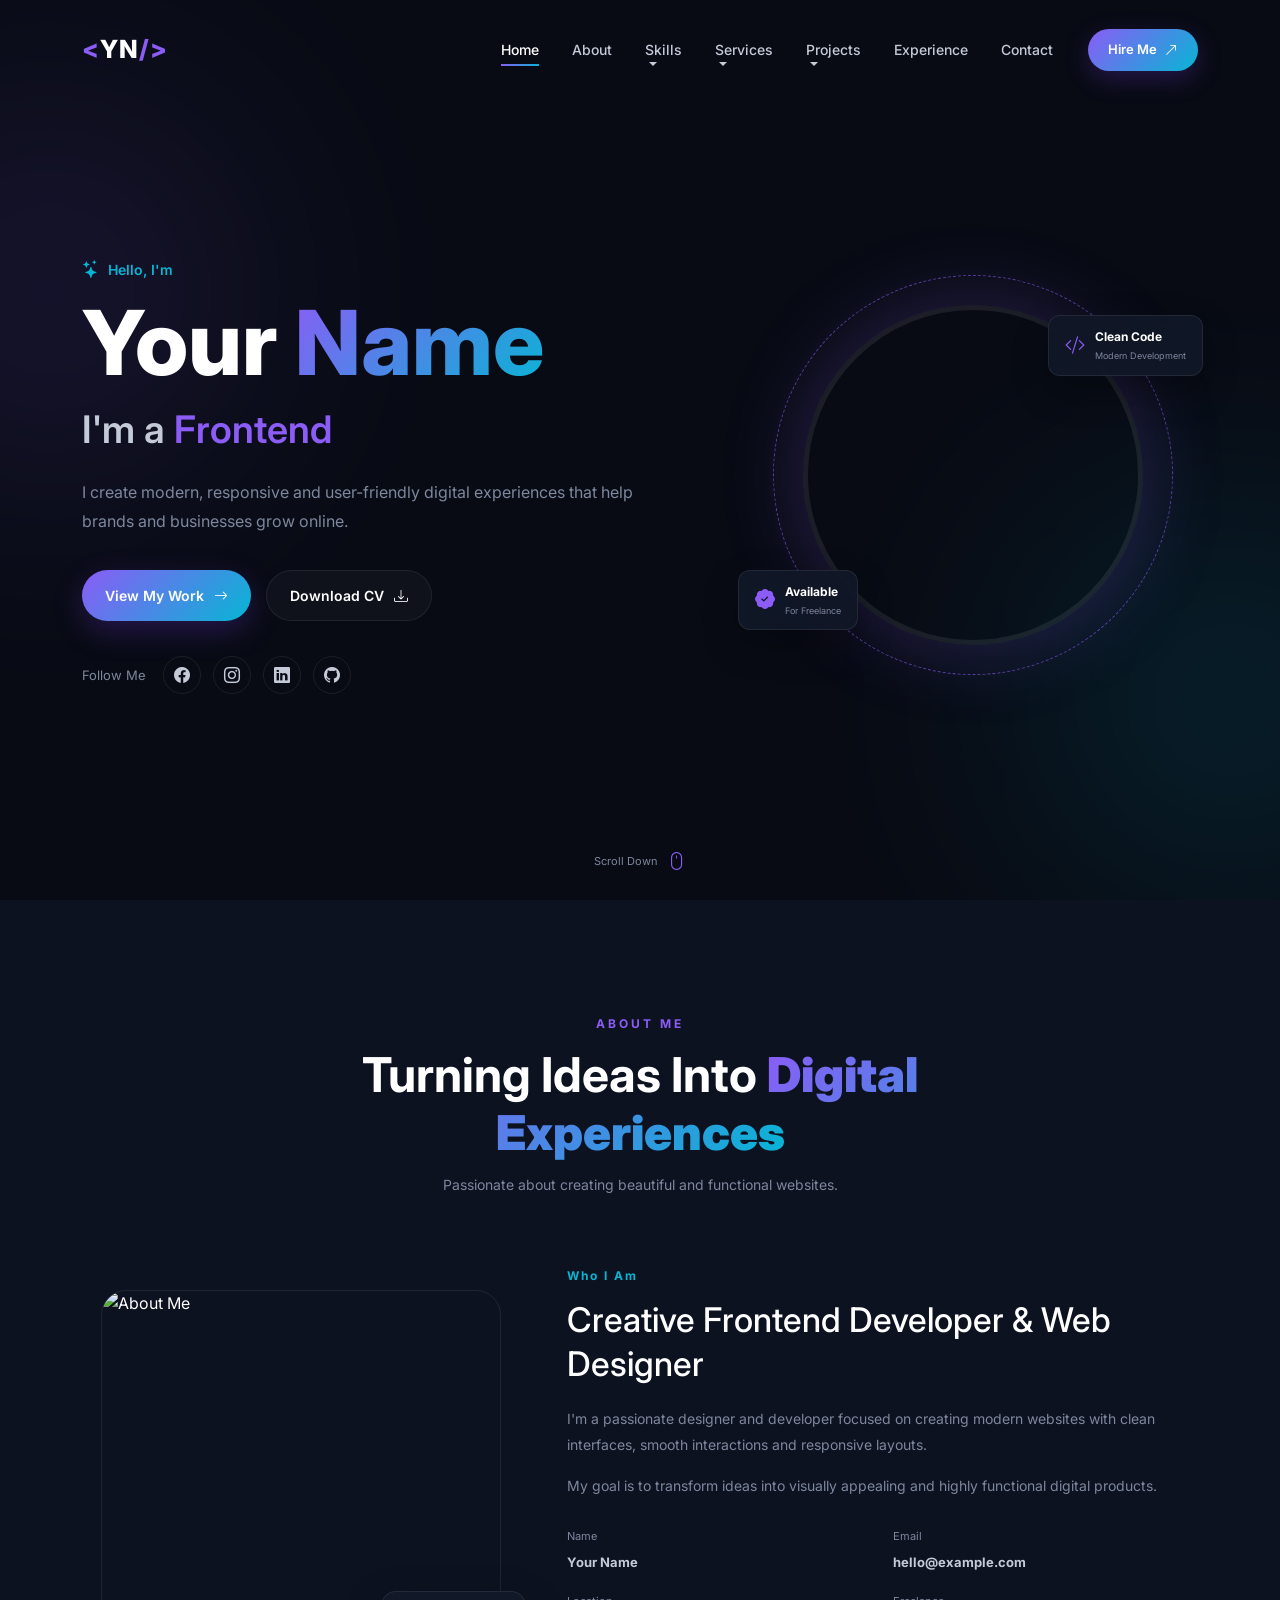
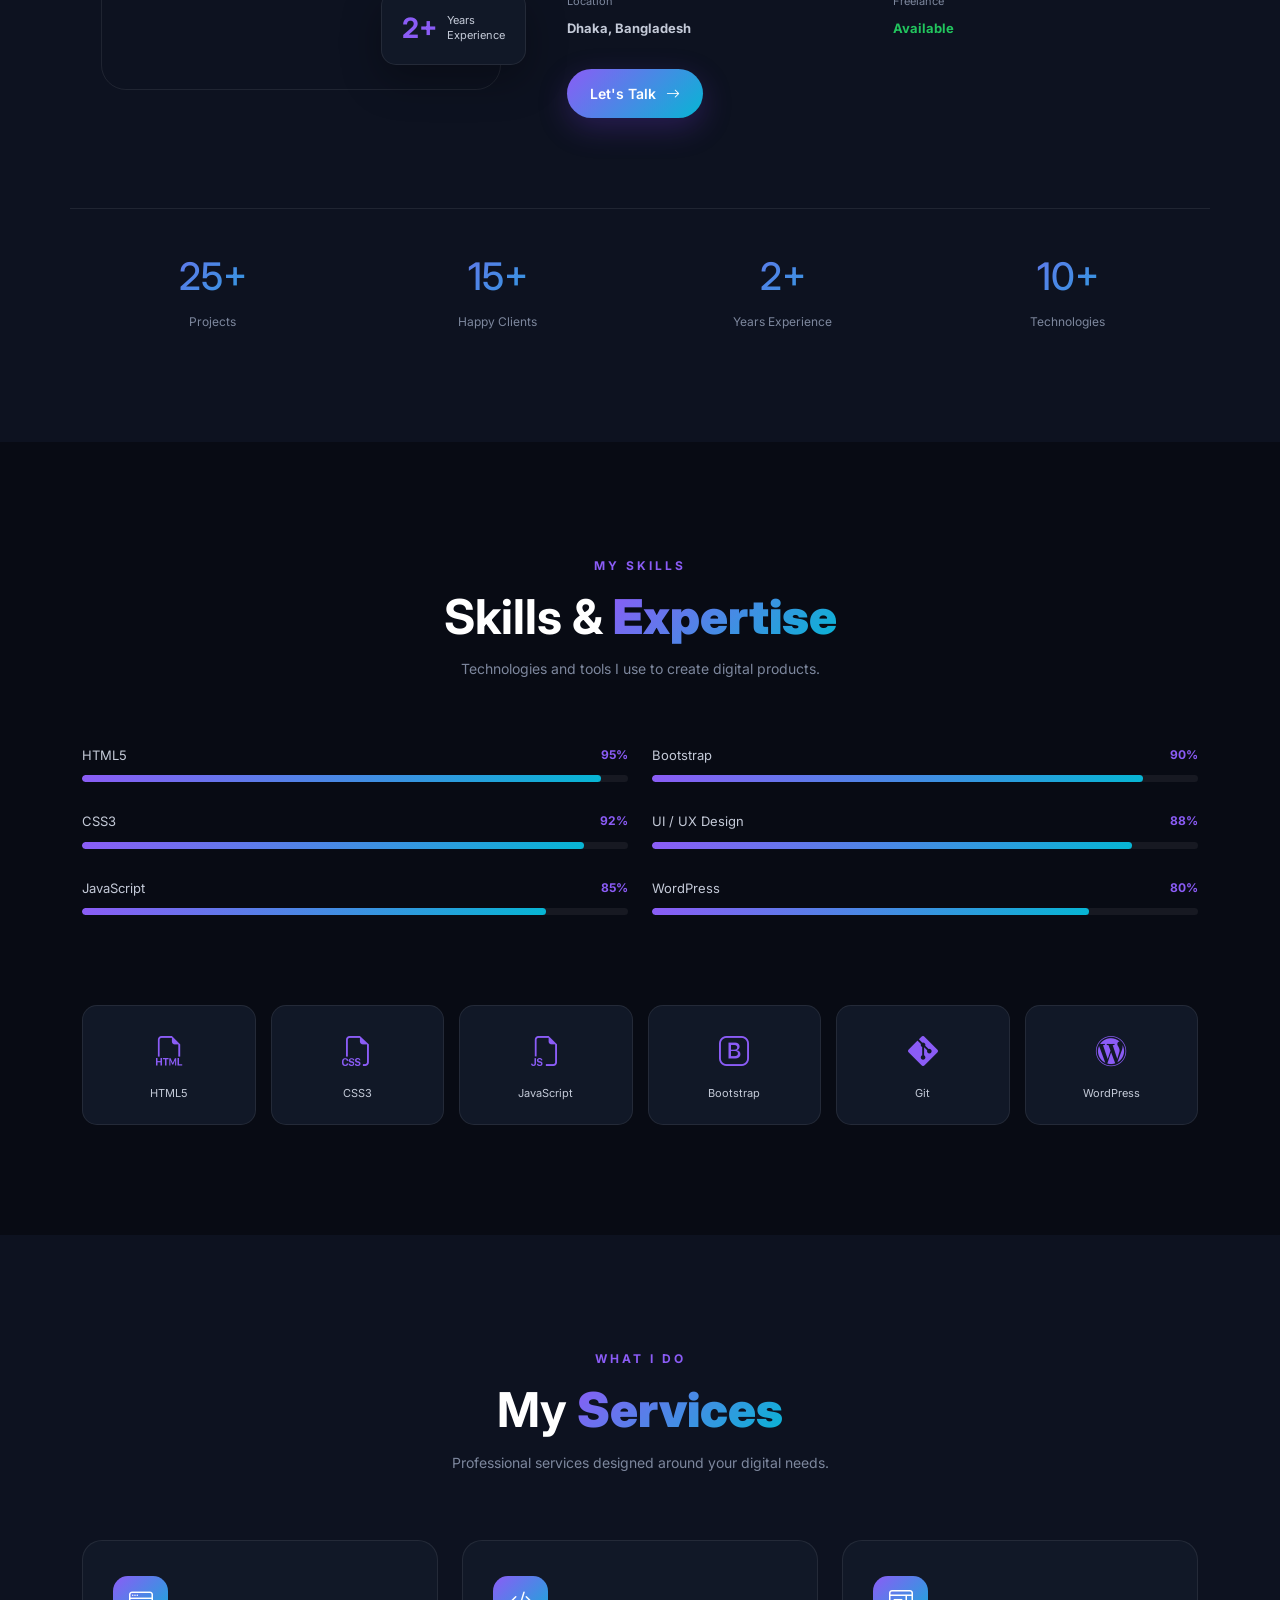
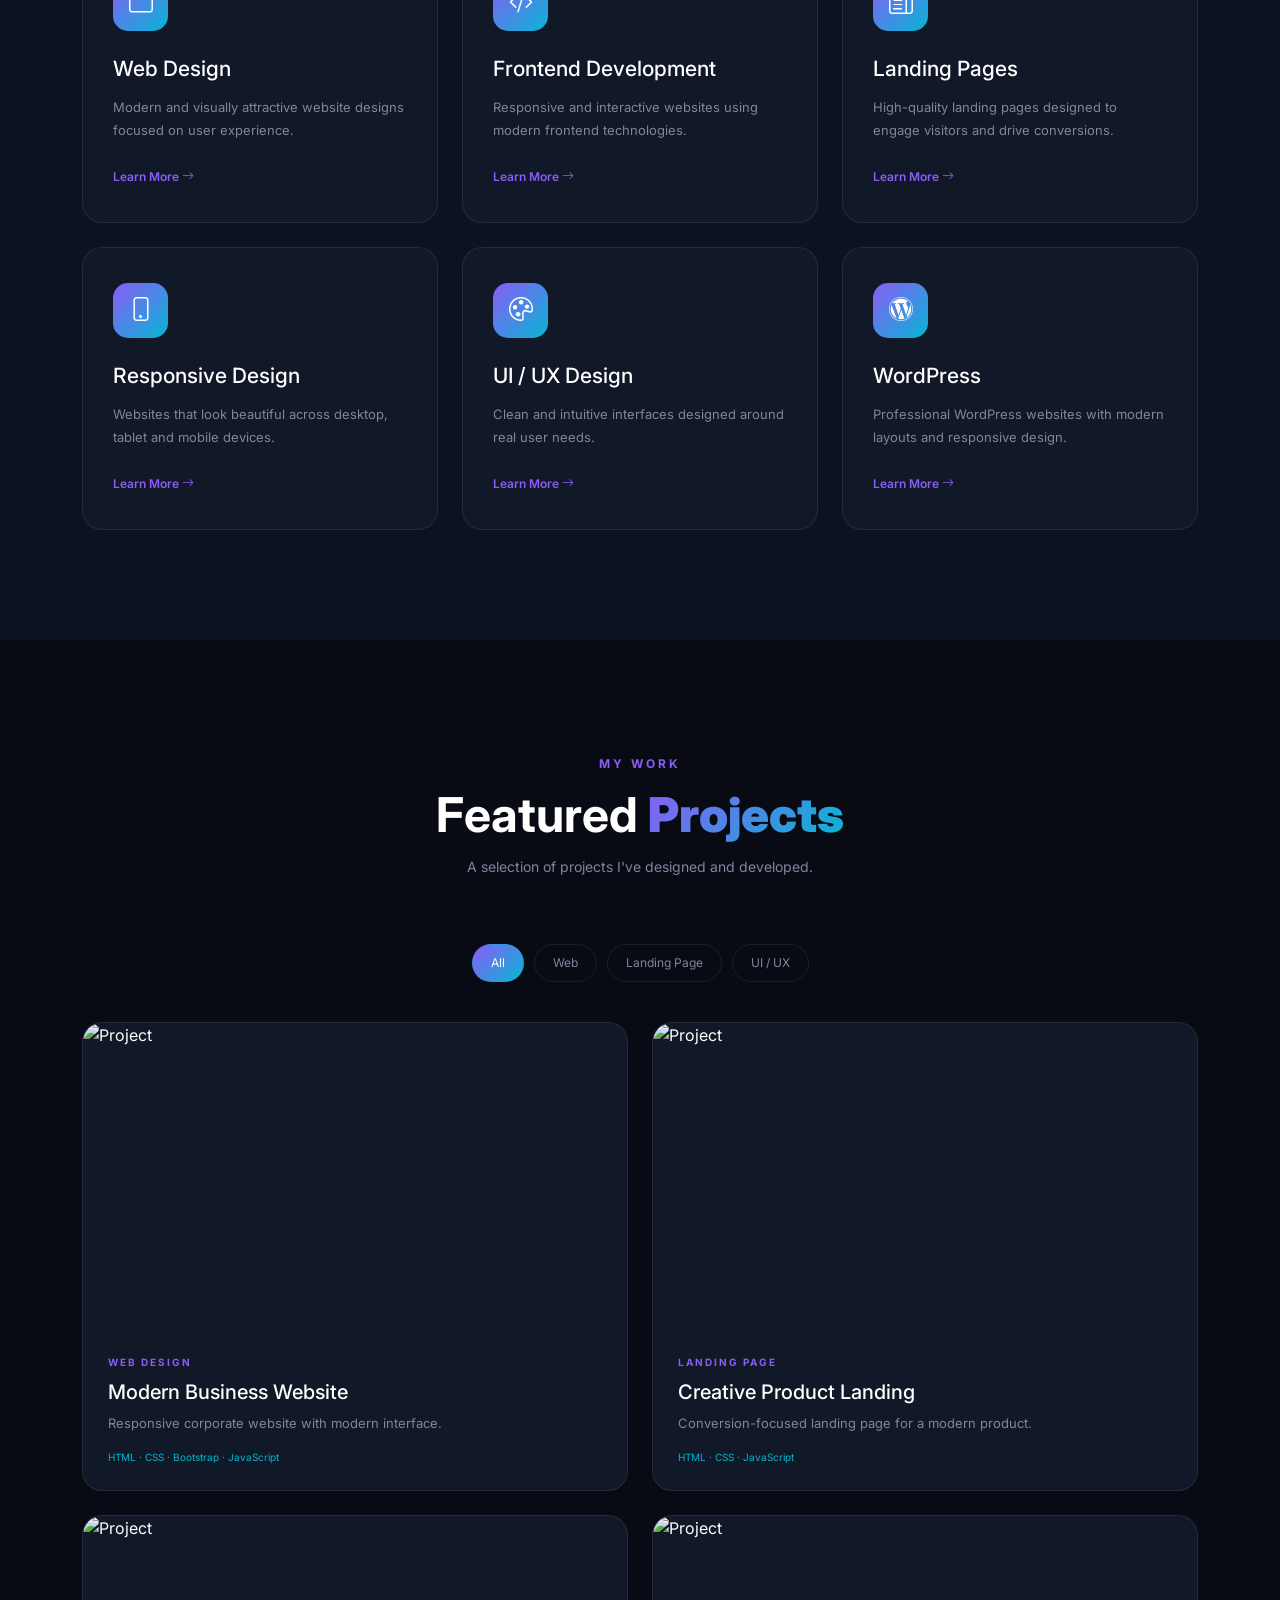
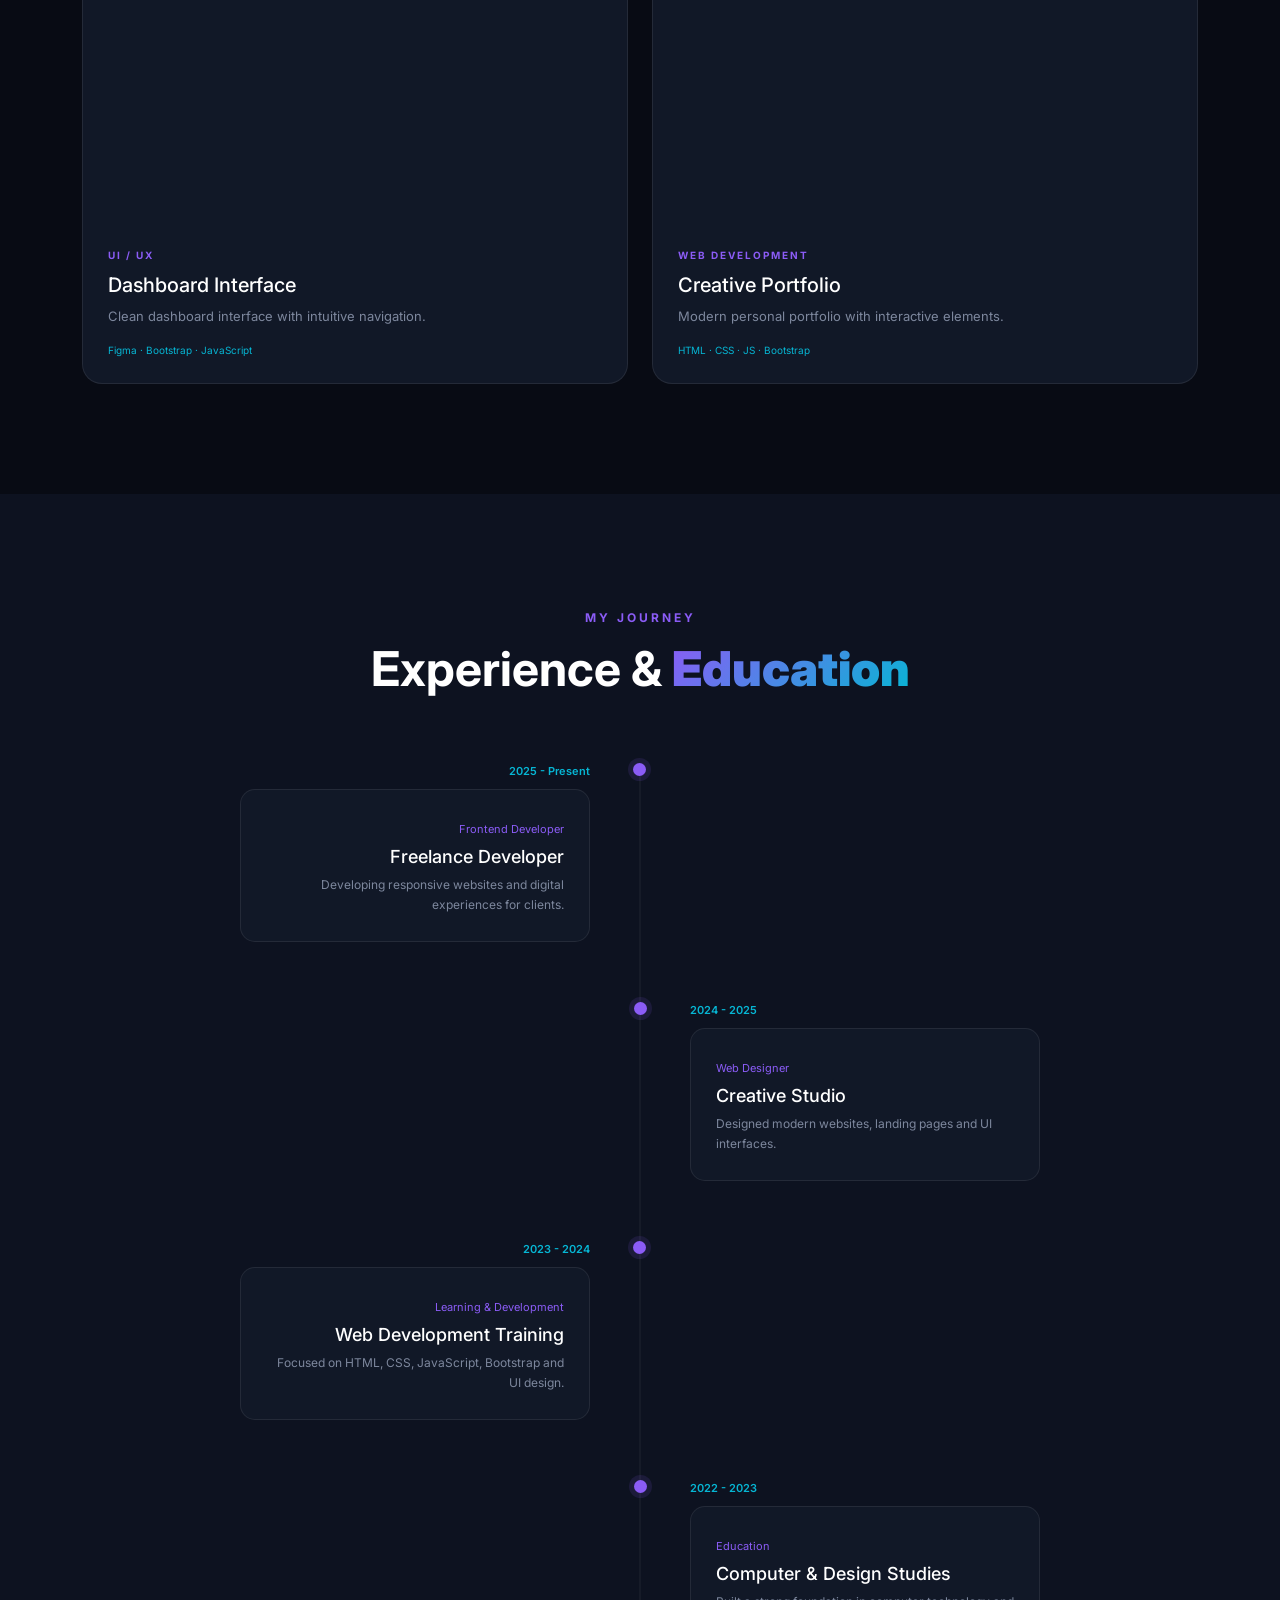
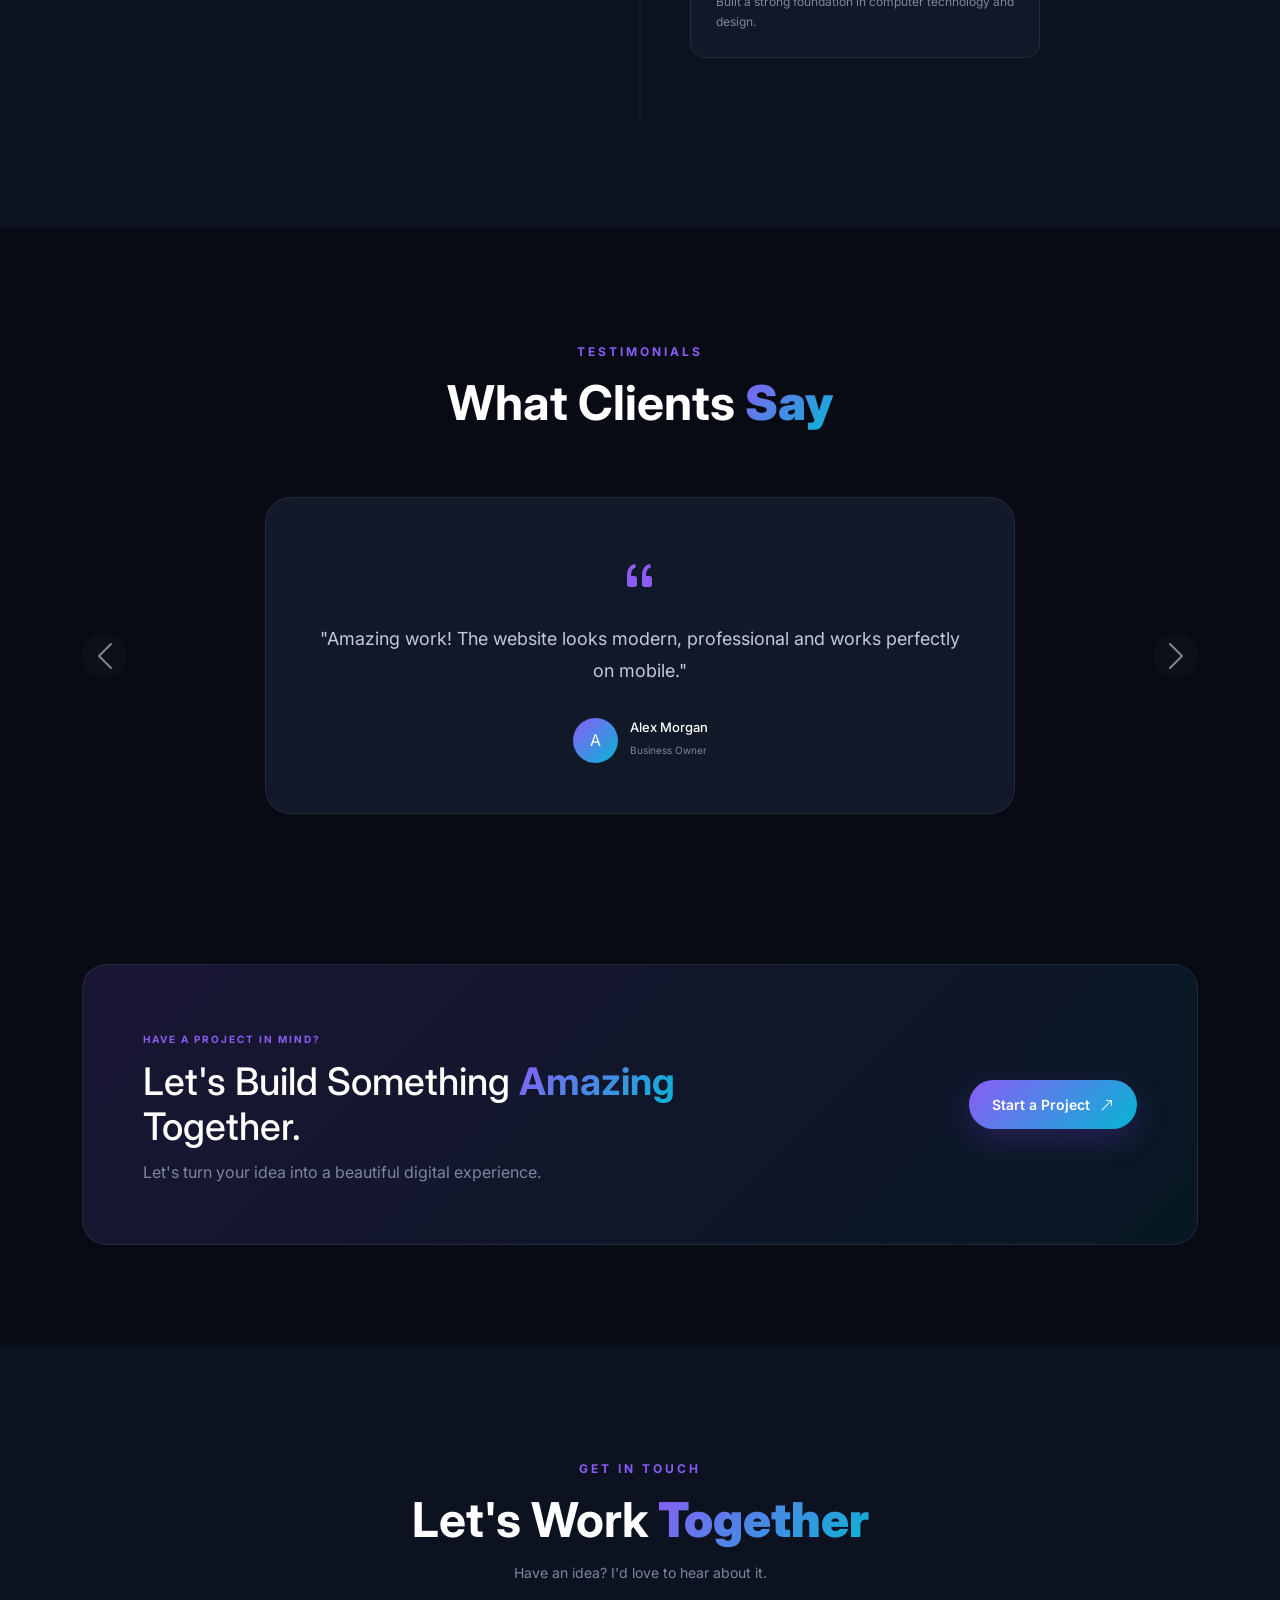
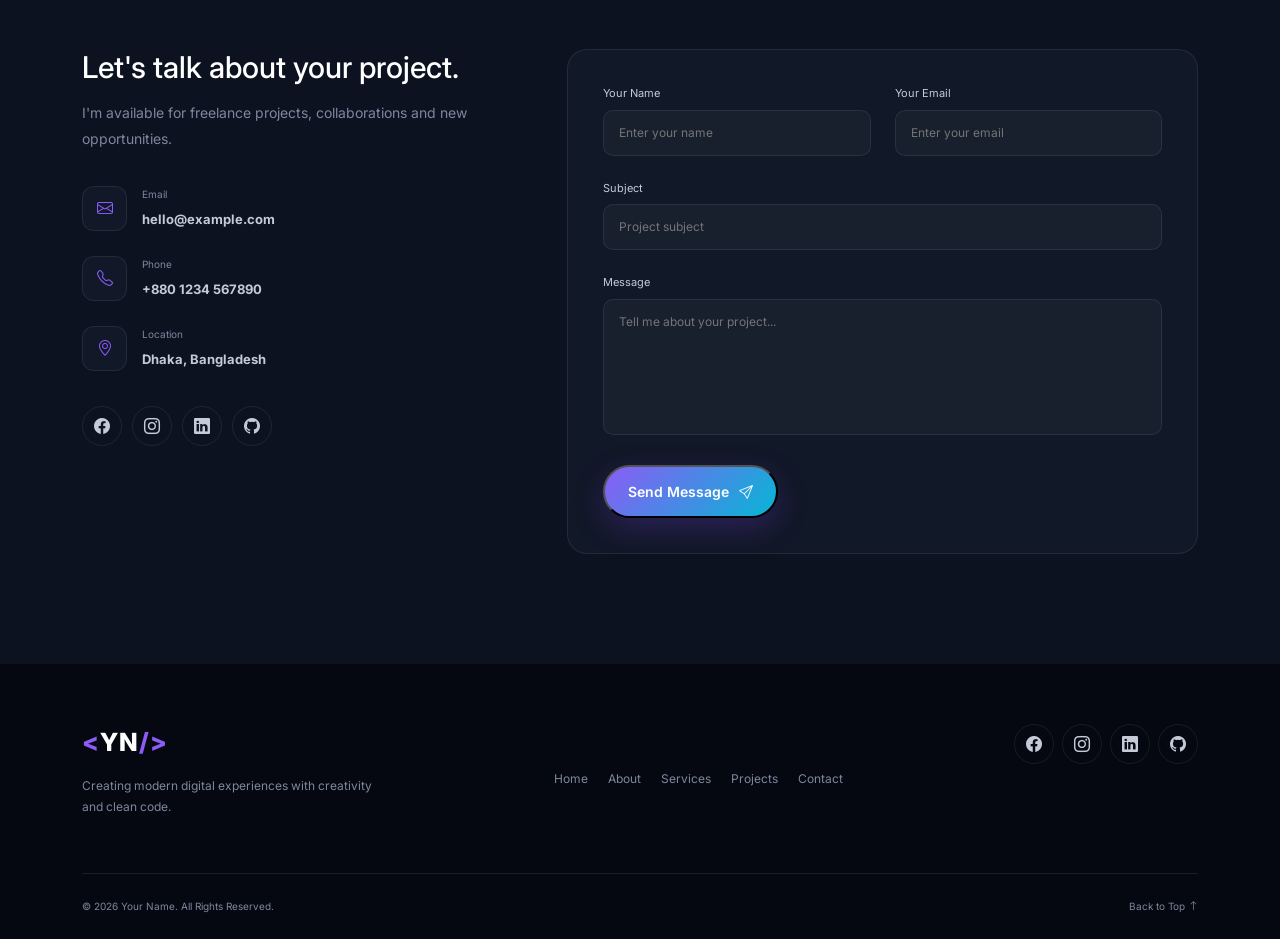
==== commit 93341c74: "Added my name to portfolio" ====
--- a/index.html
+++ b/index.html
@@ -5,7 +5,7 @@
     <meta charset="UTF-8">
     <meta name="viewport" content="width=device-width, initial-scale=1.0">
 
-    <title>Your Name | Frontend Developer</title>
+    <title>Tahmina Shila | Frontend Developer</title>
 
     <!-- Bootstrap -->
     <link
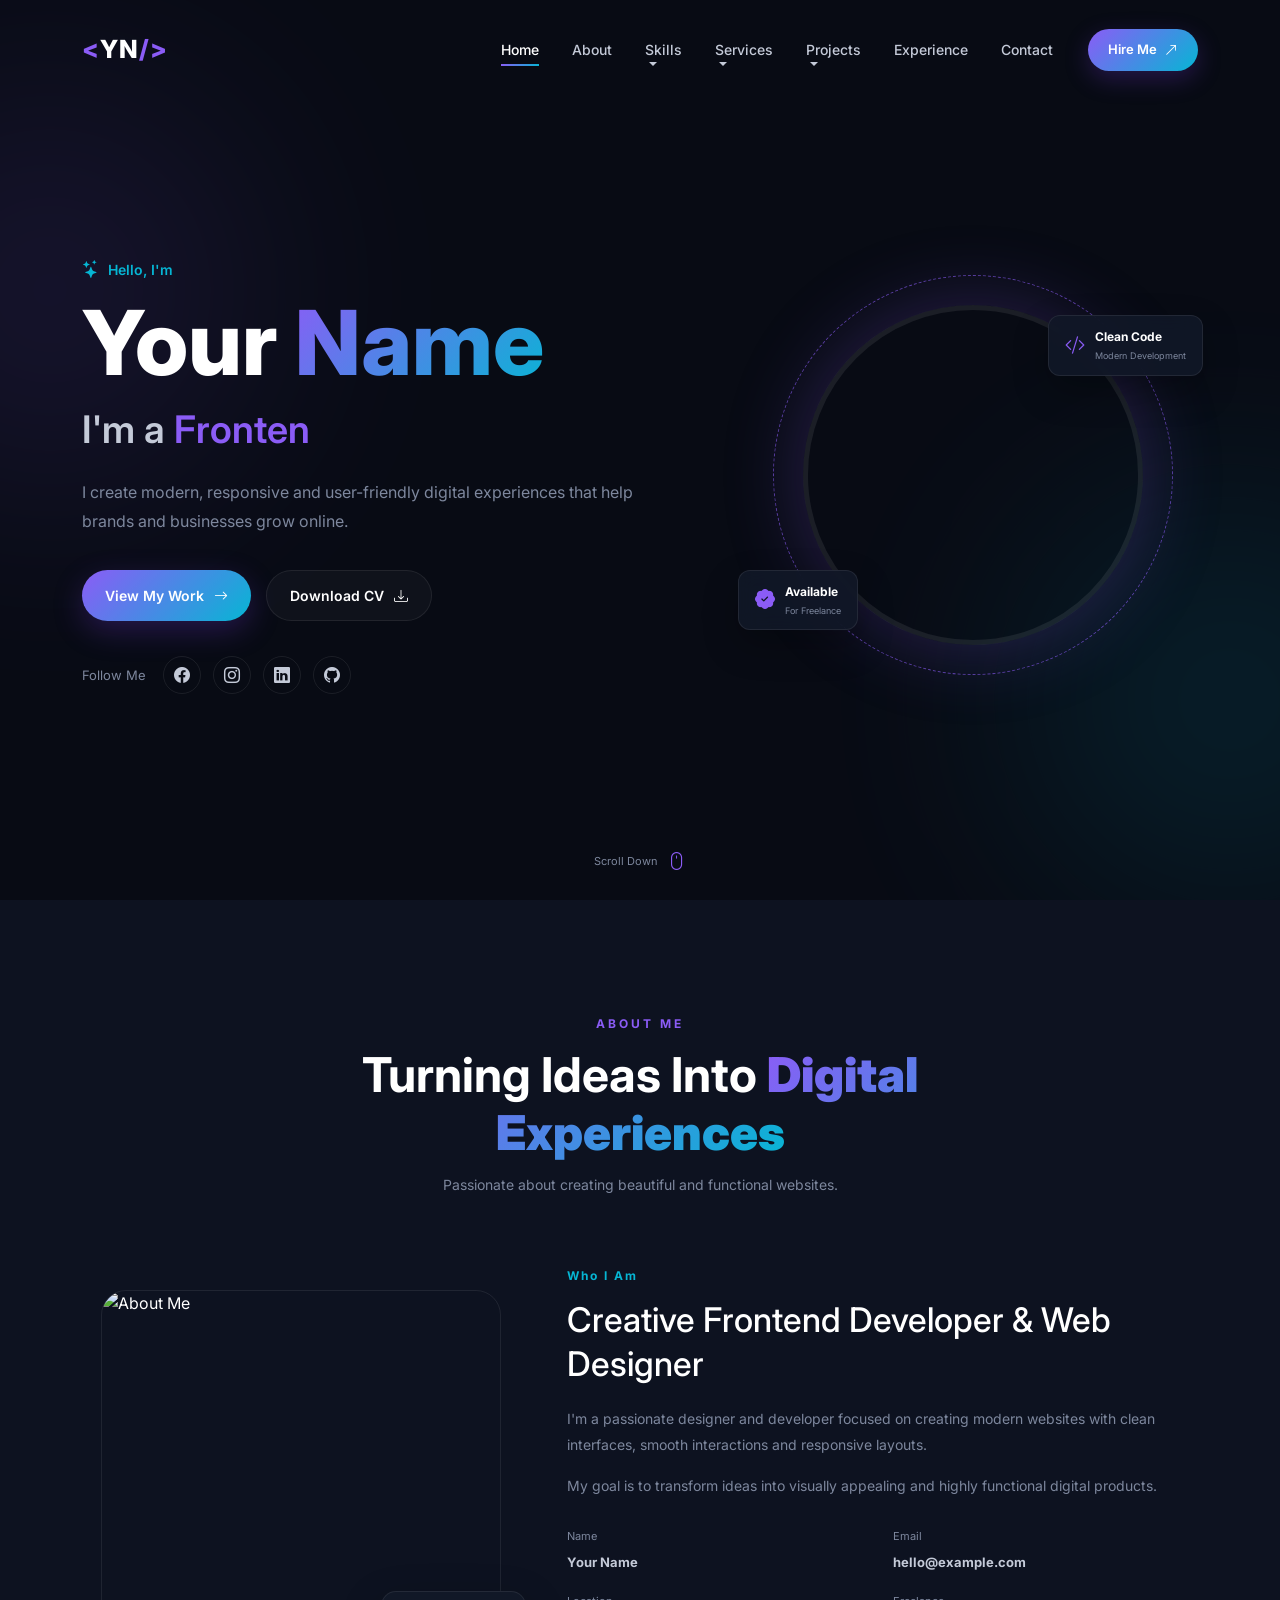
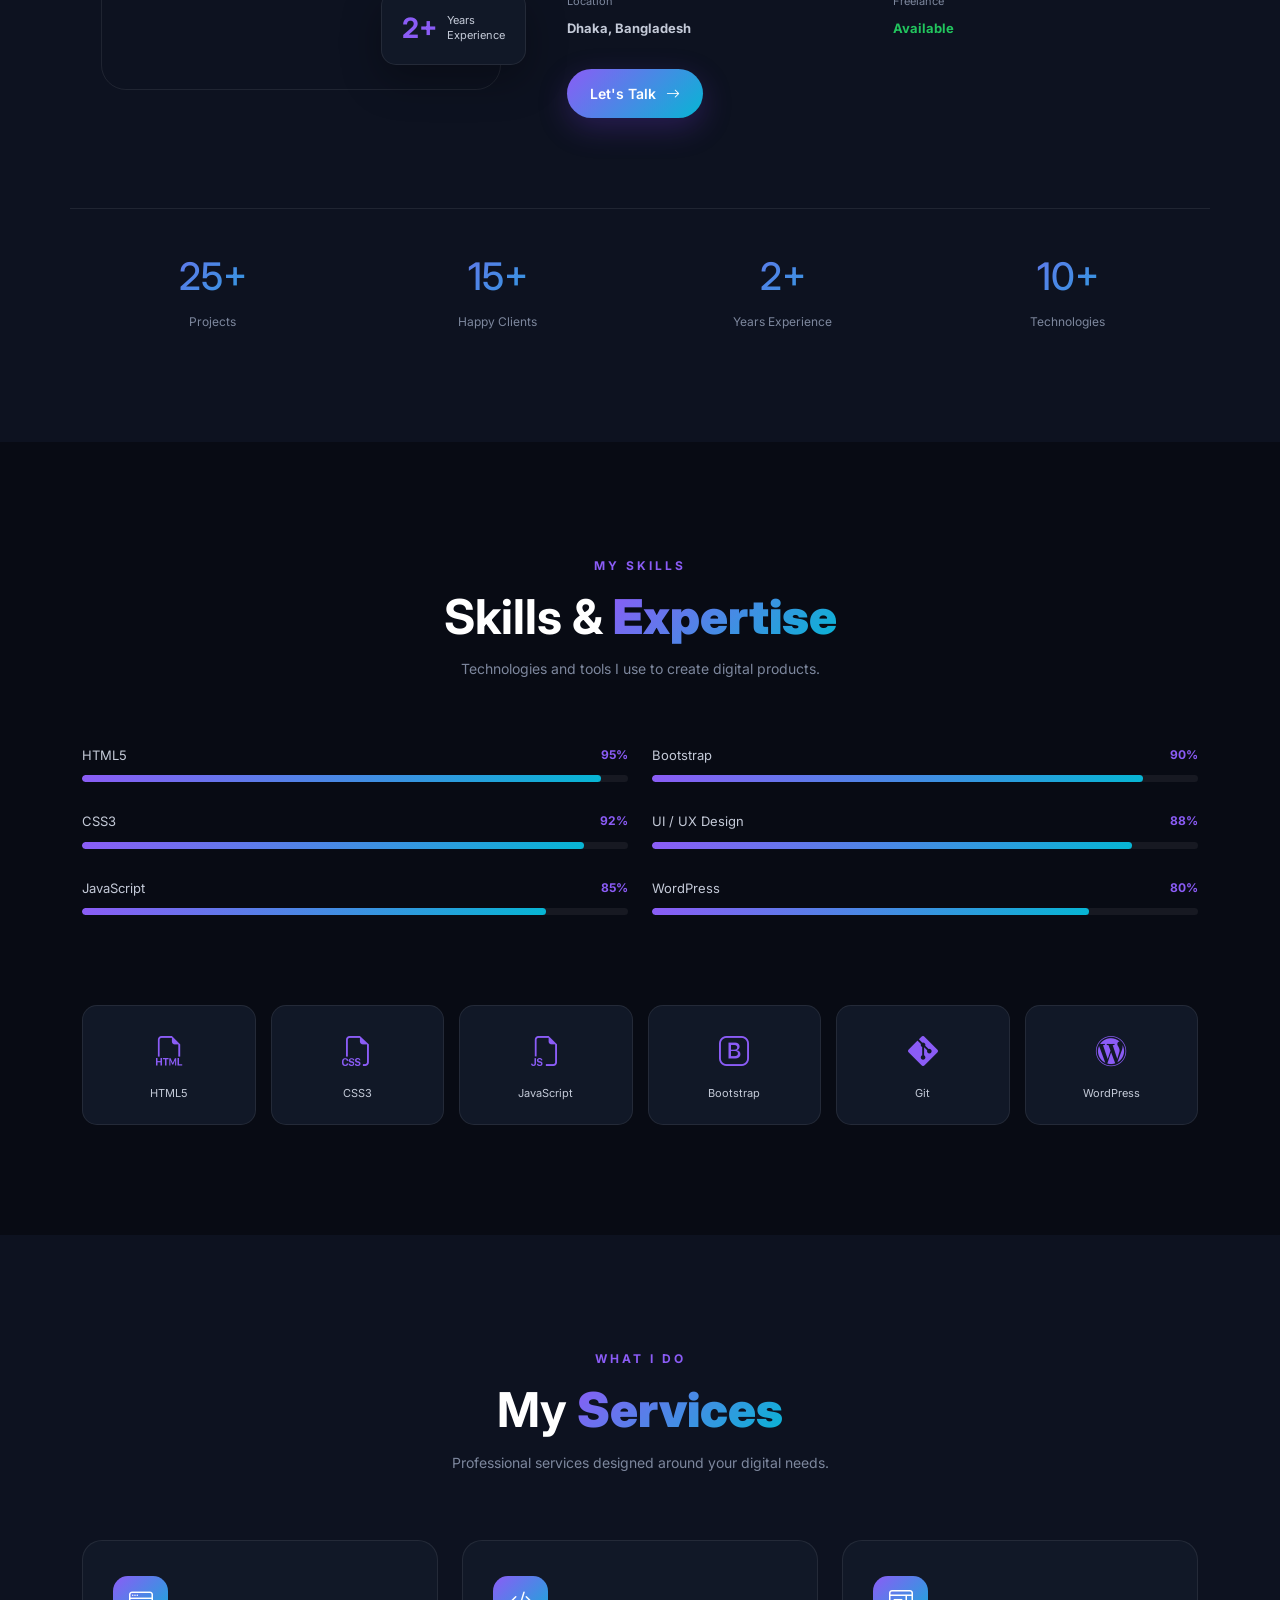
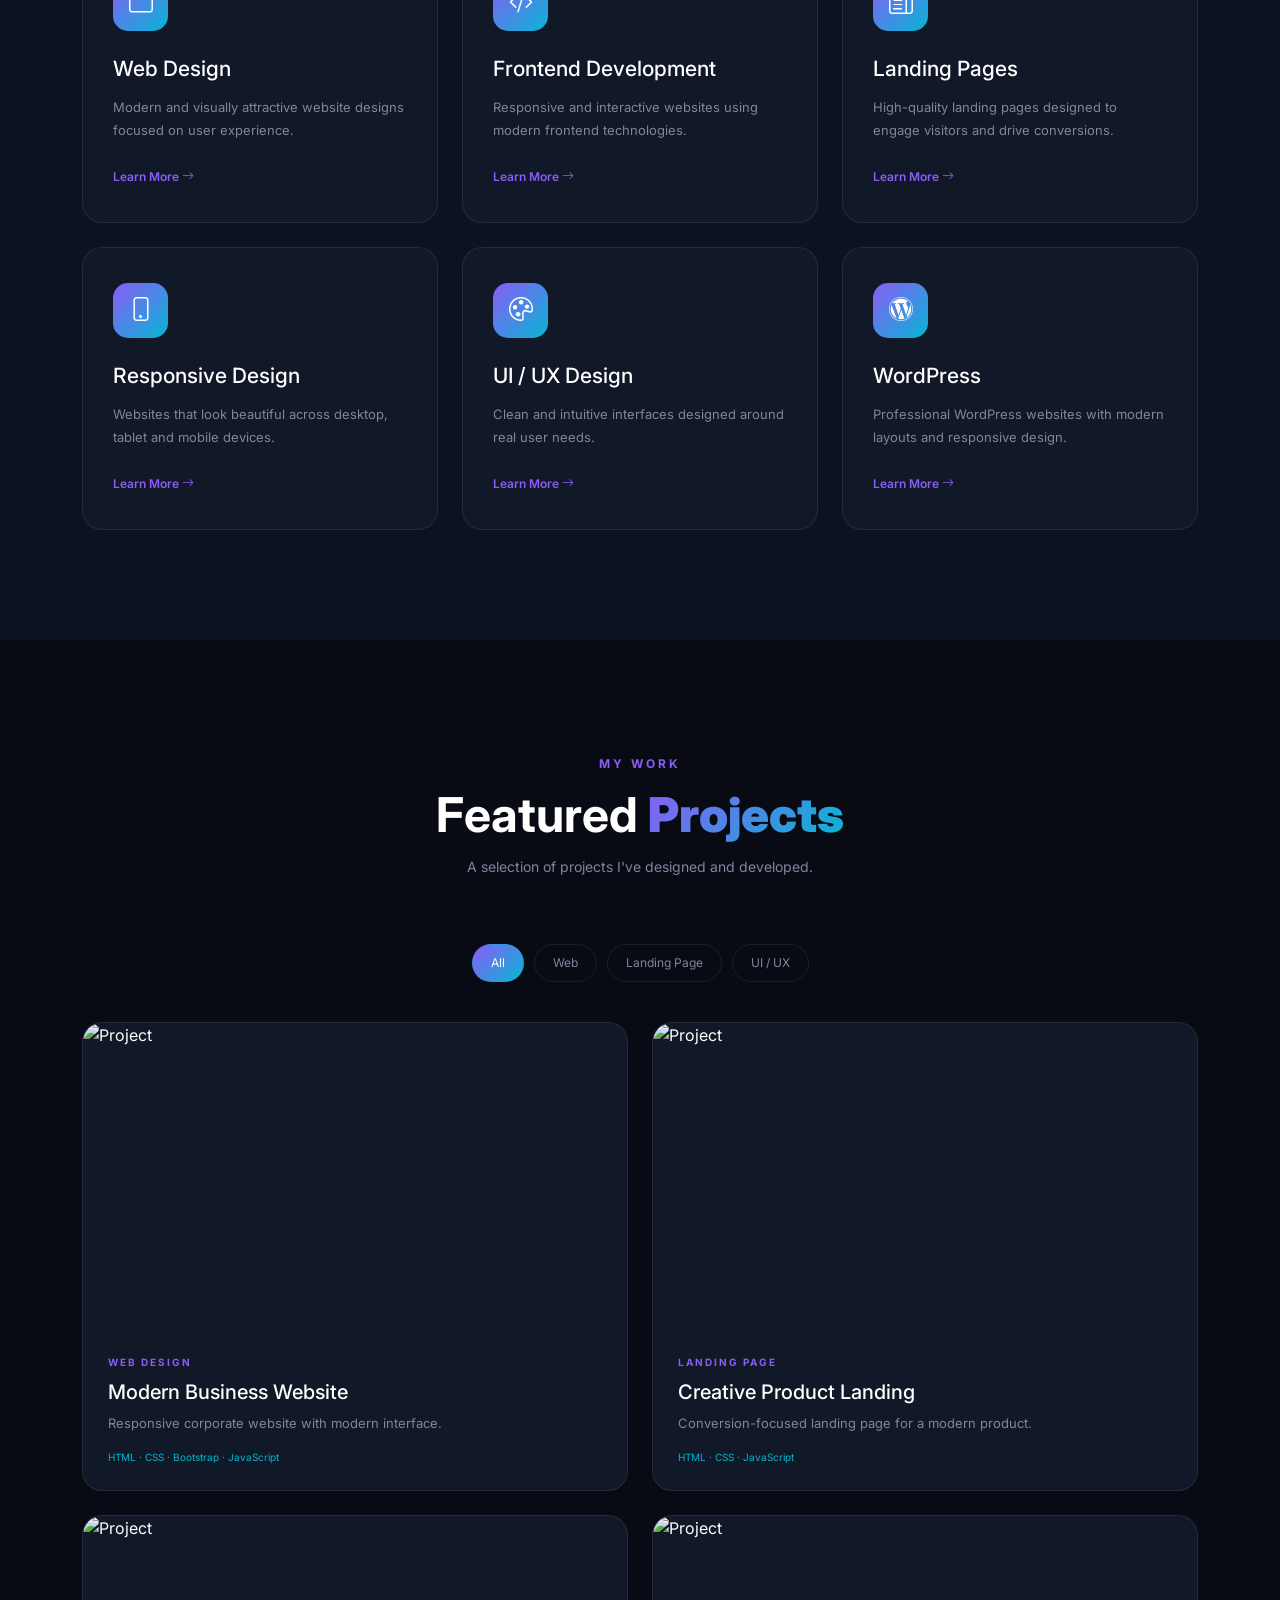
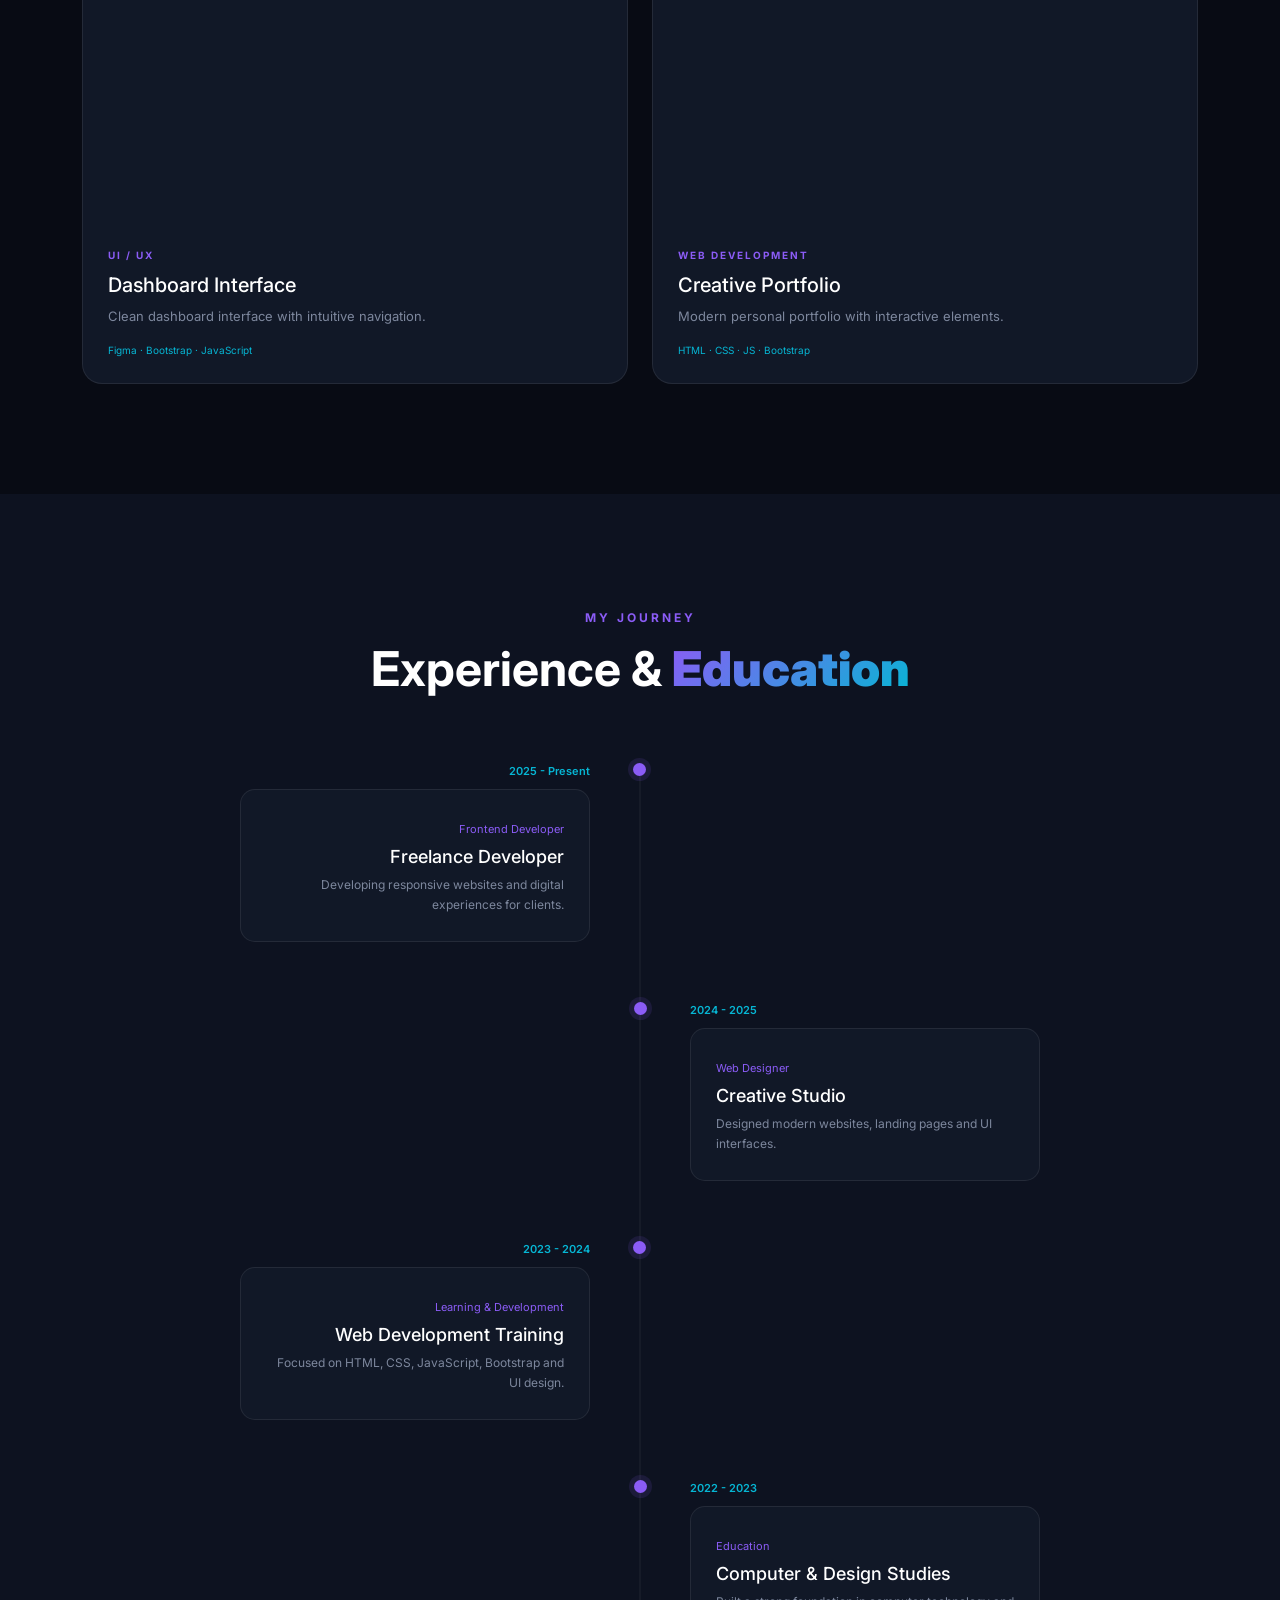
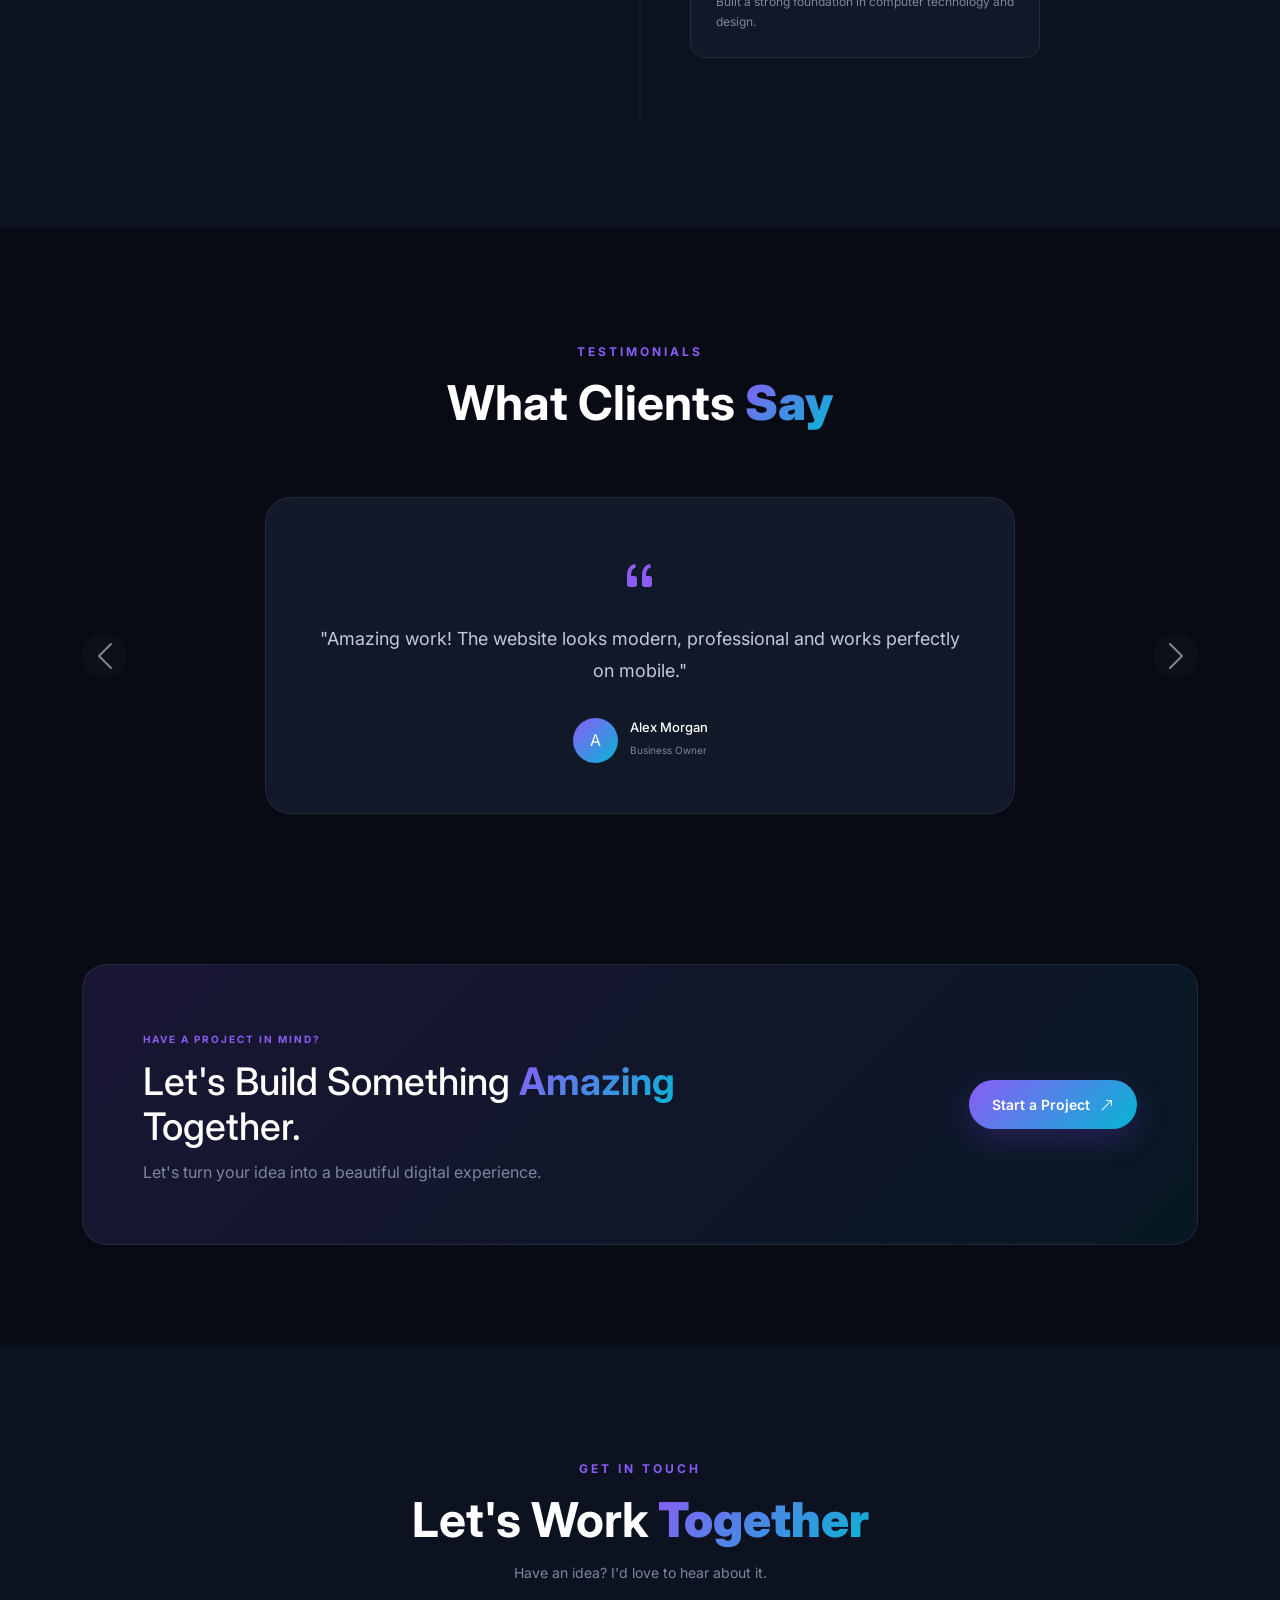
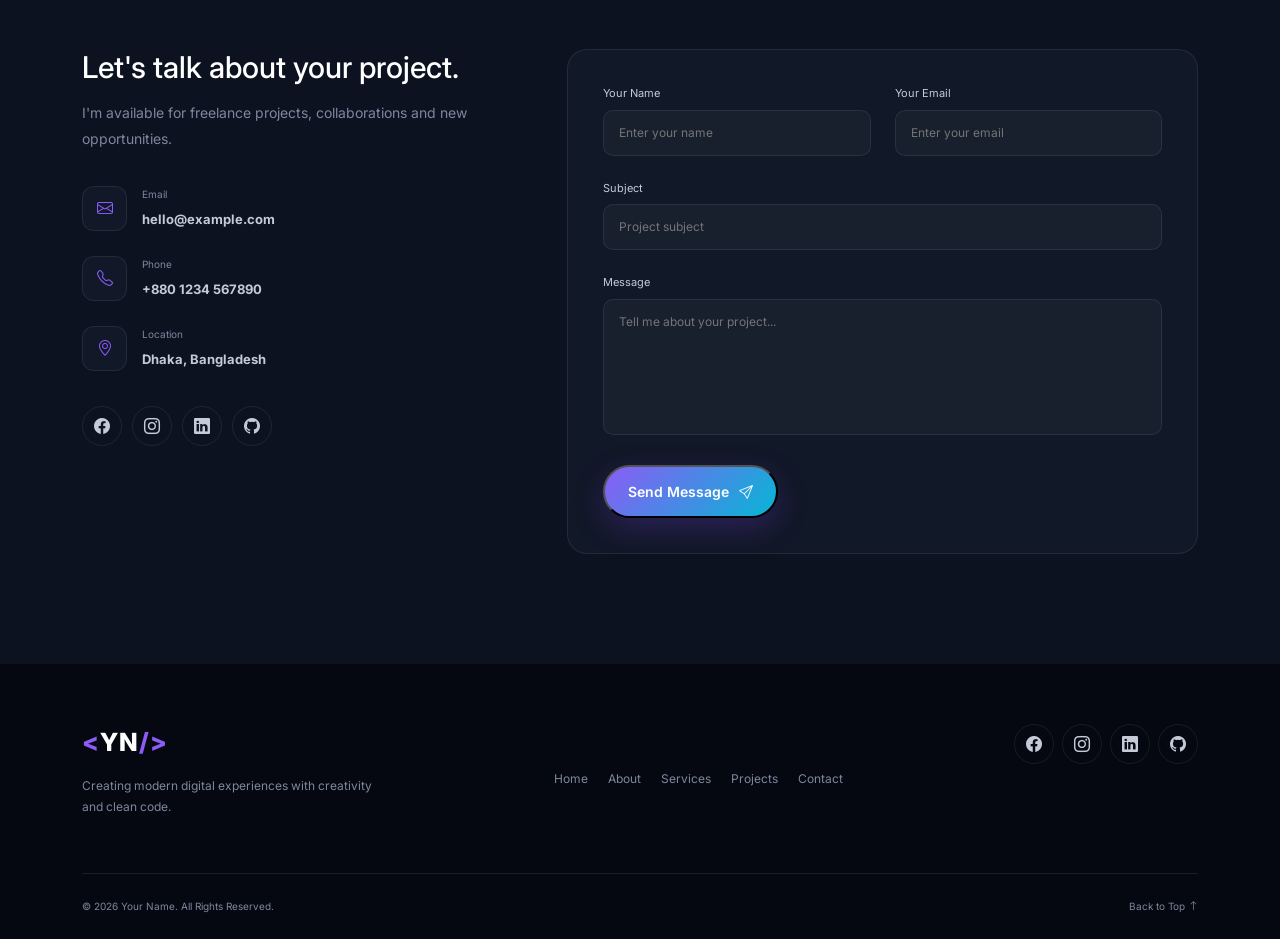
==== commit 00183c64: "Added my name to portfolio" ====
--- a/index.html
+++ b/index.html
@@ -5,7 +5,7 @@
     <meta charset="UTF-8">
     <meta name="viewport" content="width=device-width, initial-scale=1.0">
 
-    <title>Tahmina Shila | Frontend Developer</title>
+    <title>Tahmina Akter Shila | Frontend Developer</title>
 
     <!-- Bootstrap -->
     <link
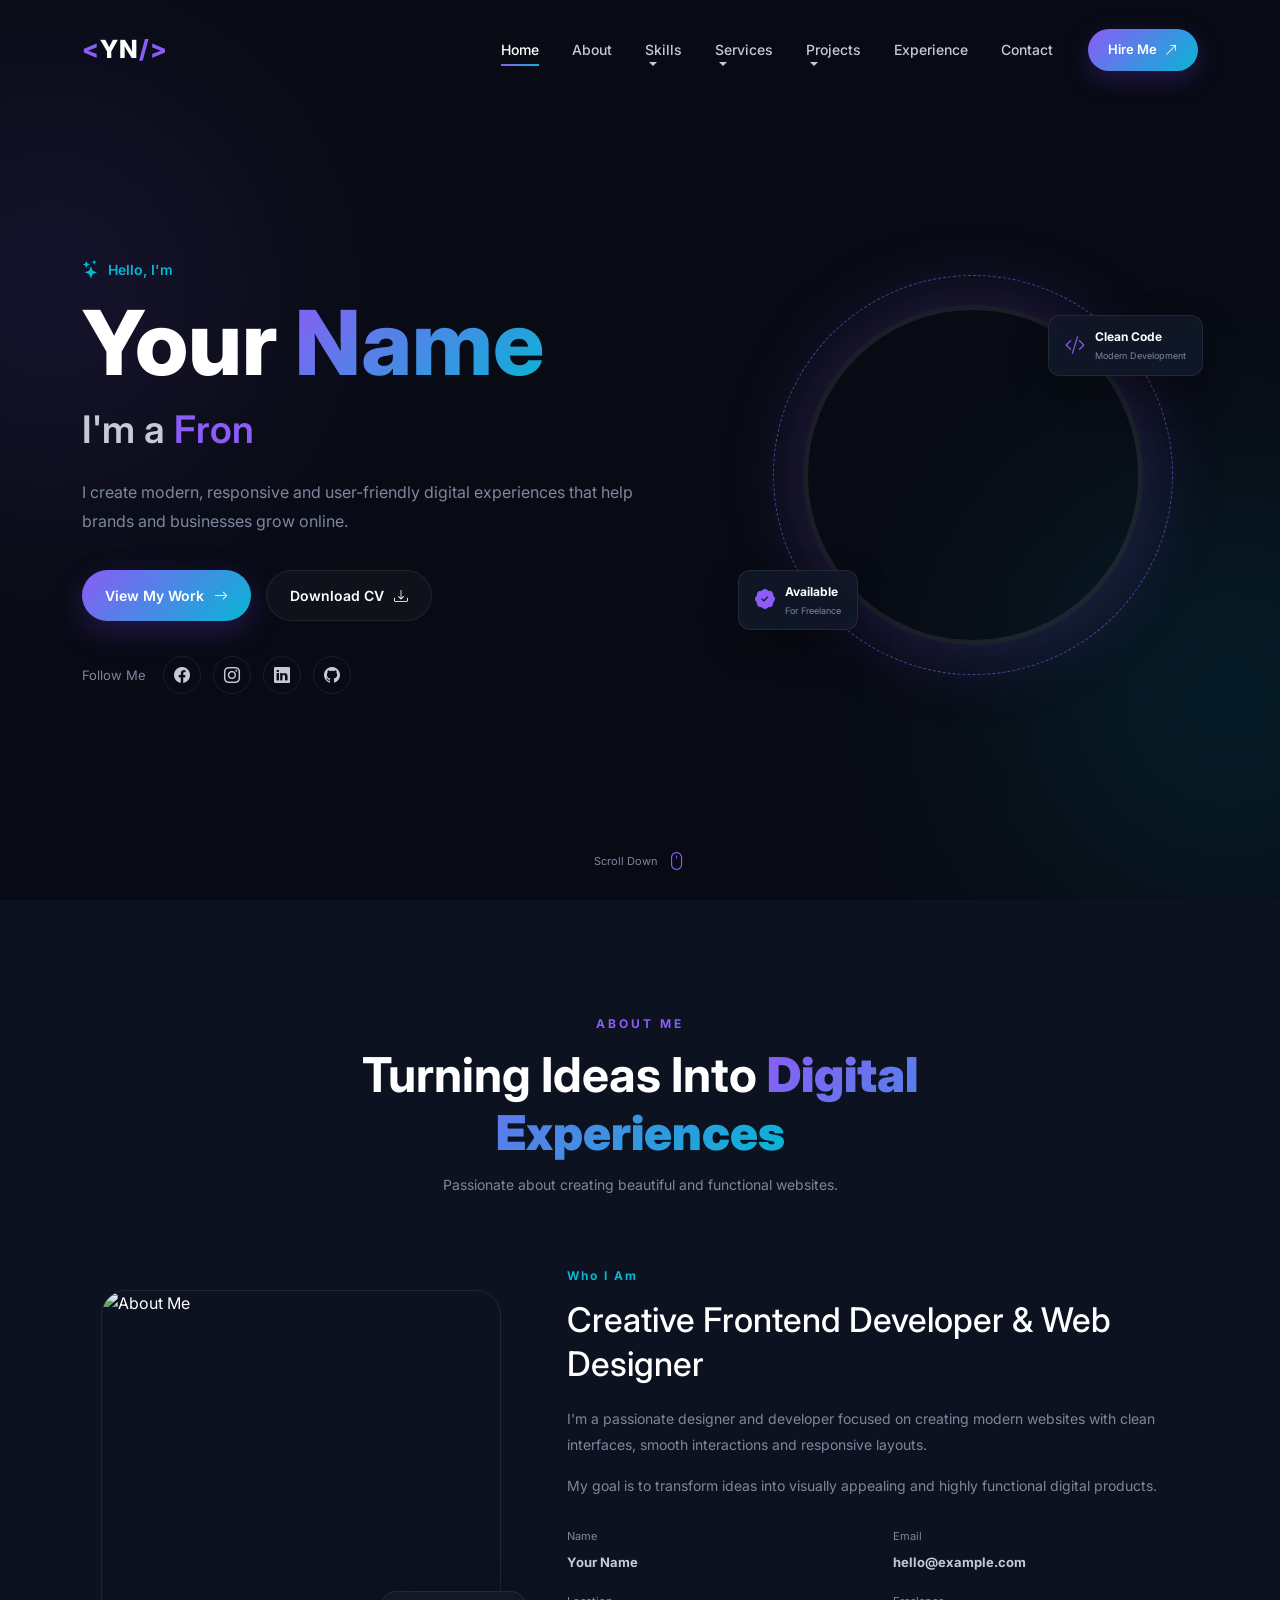
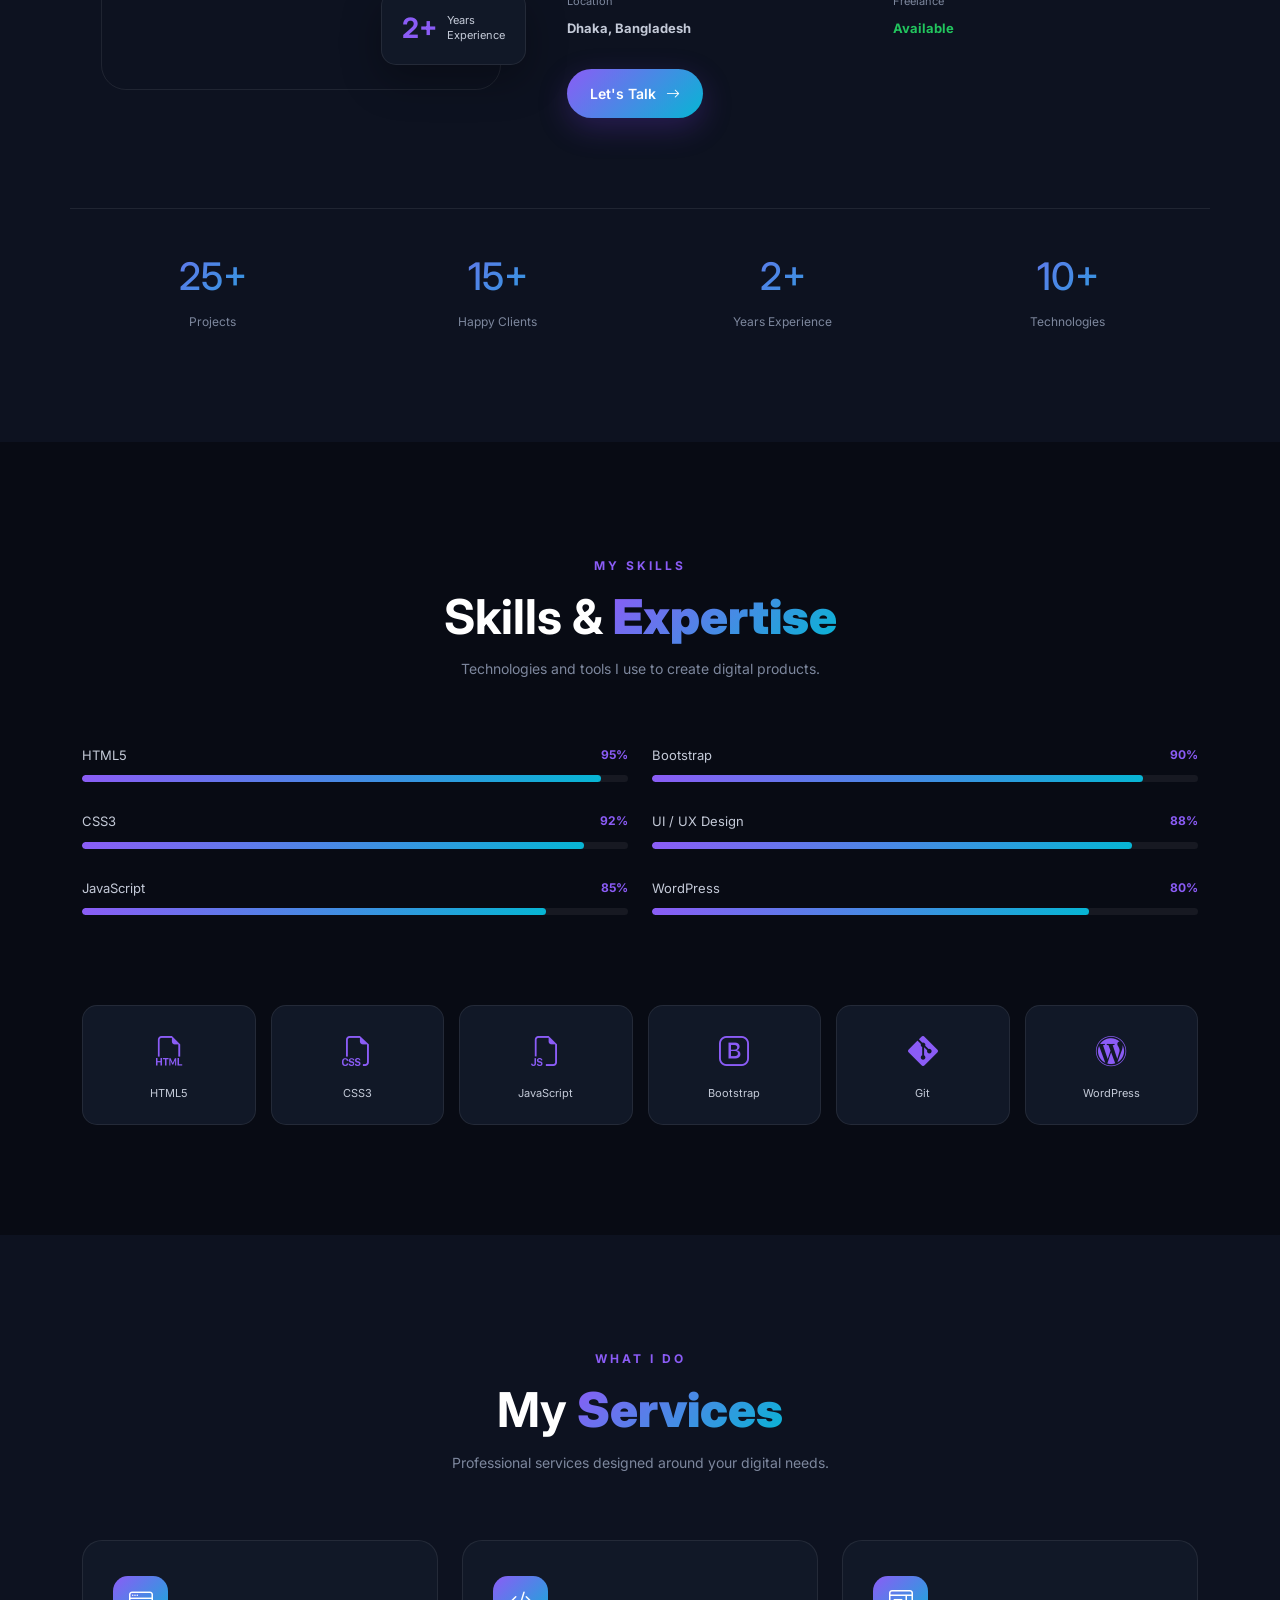
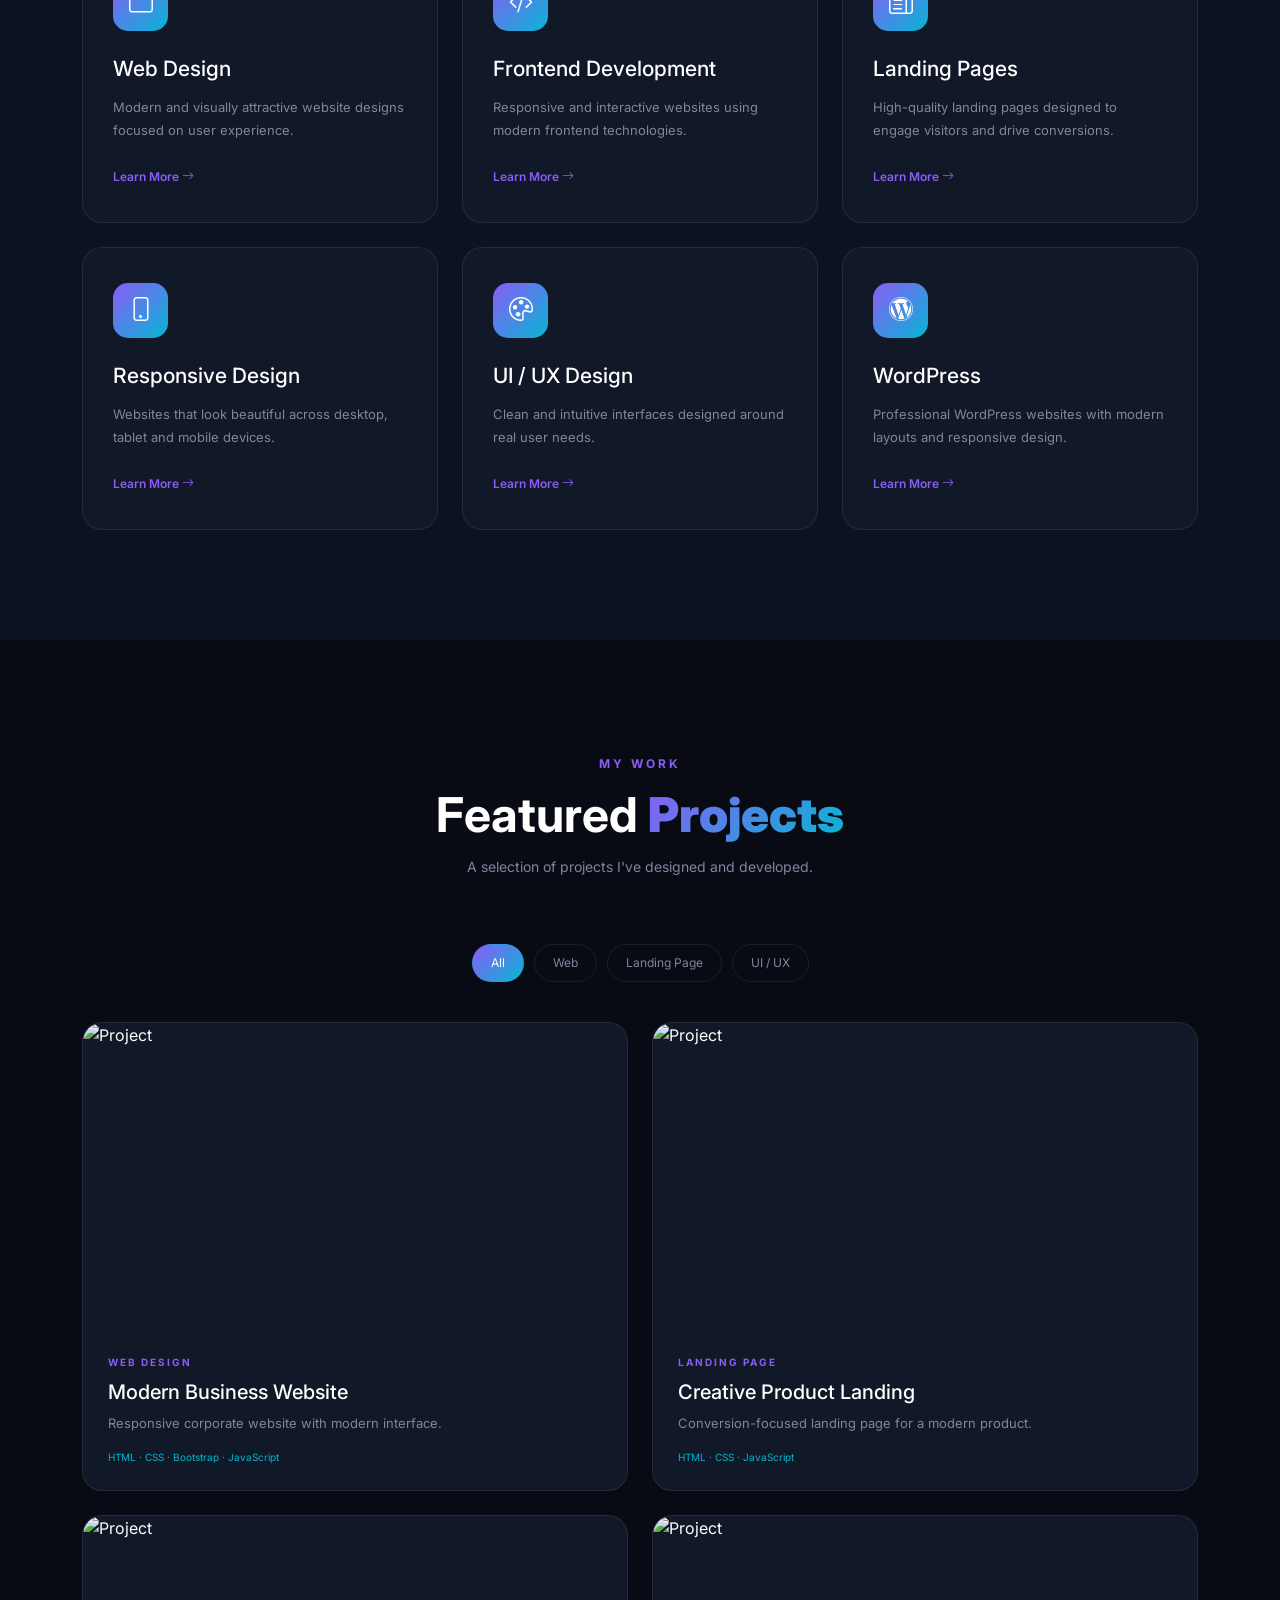
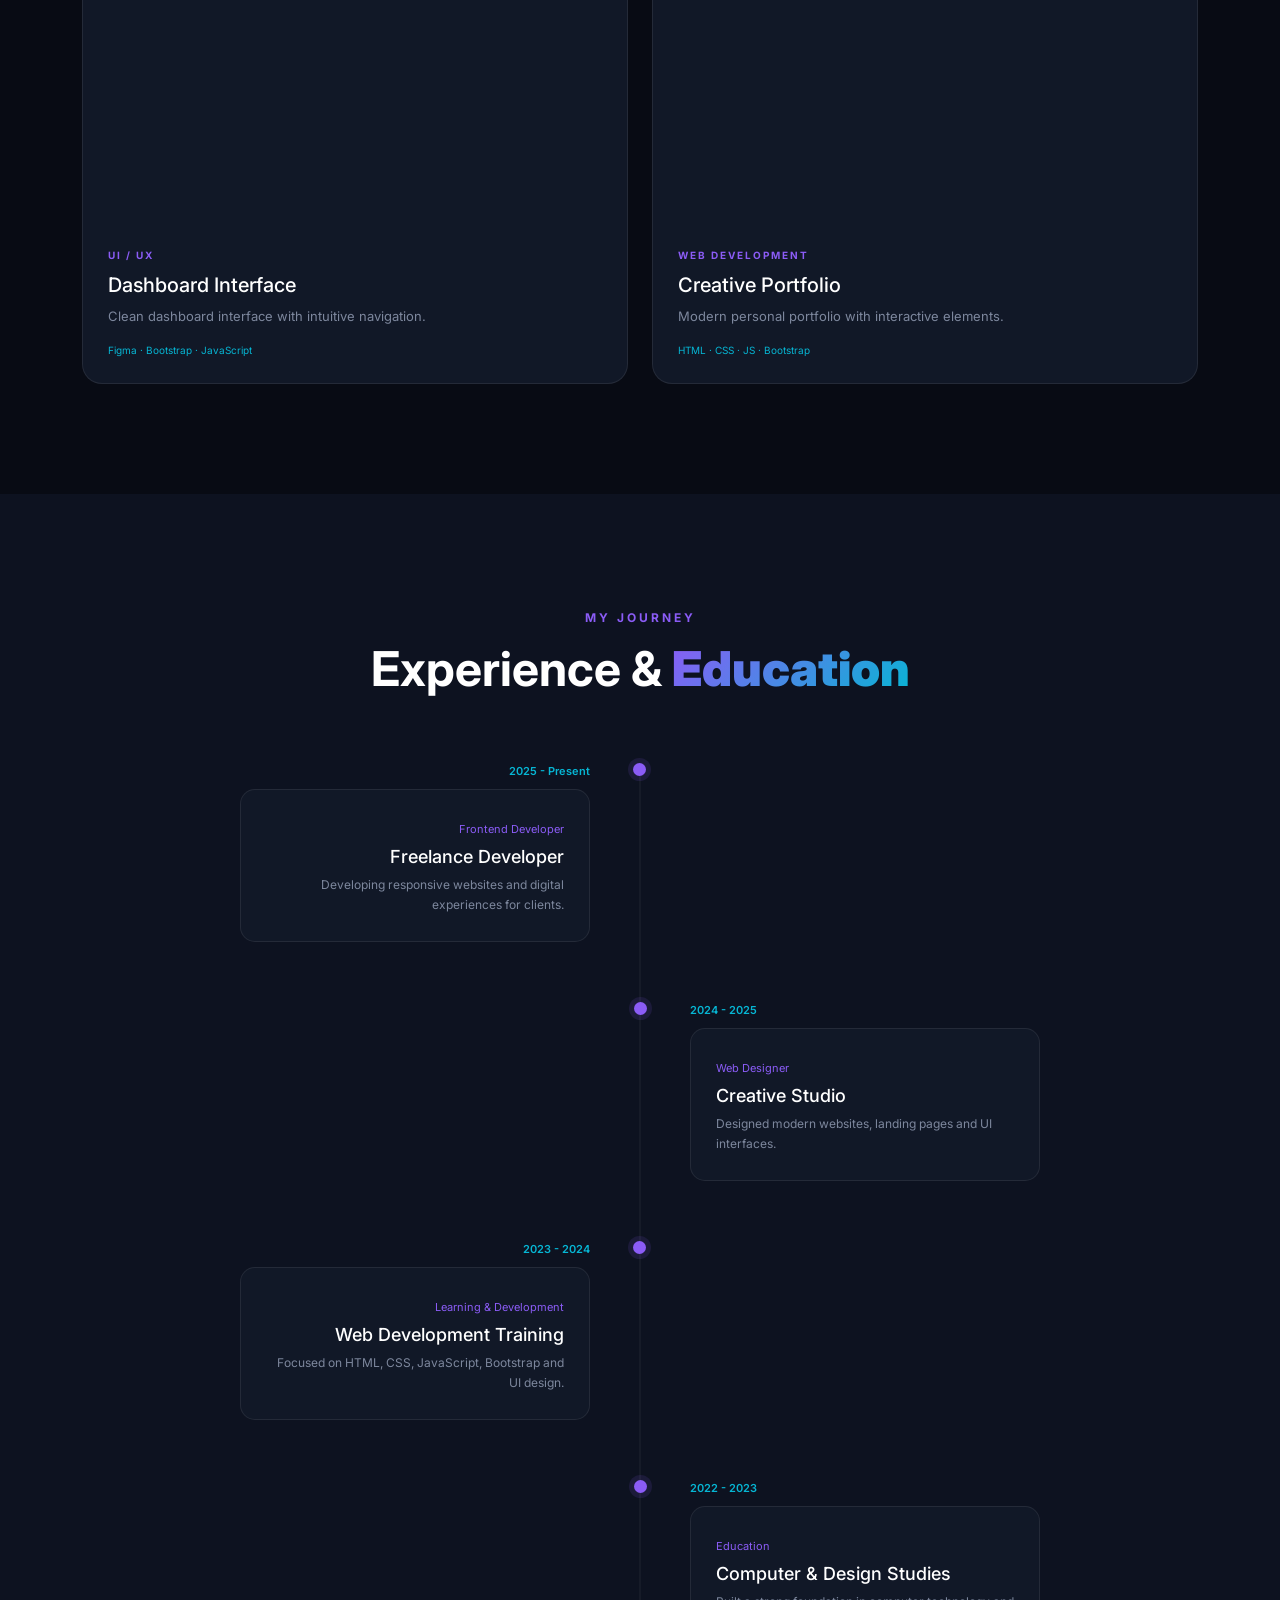
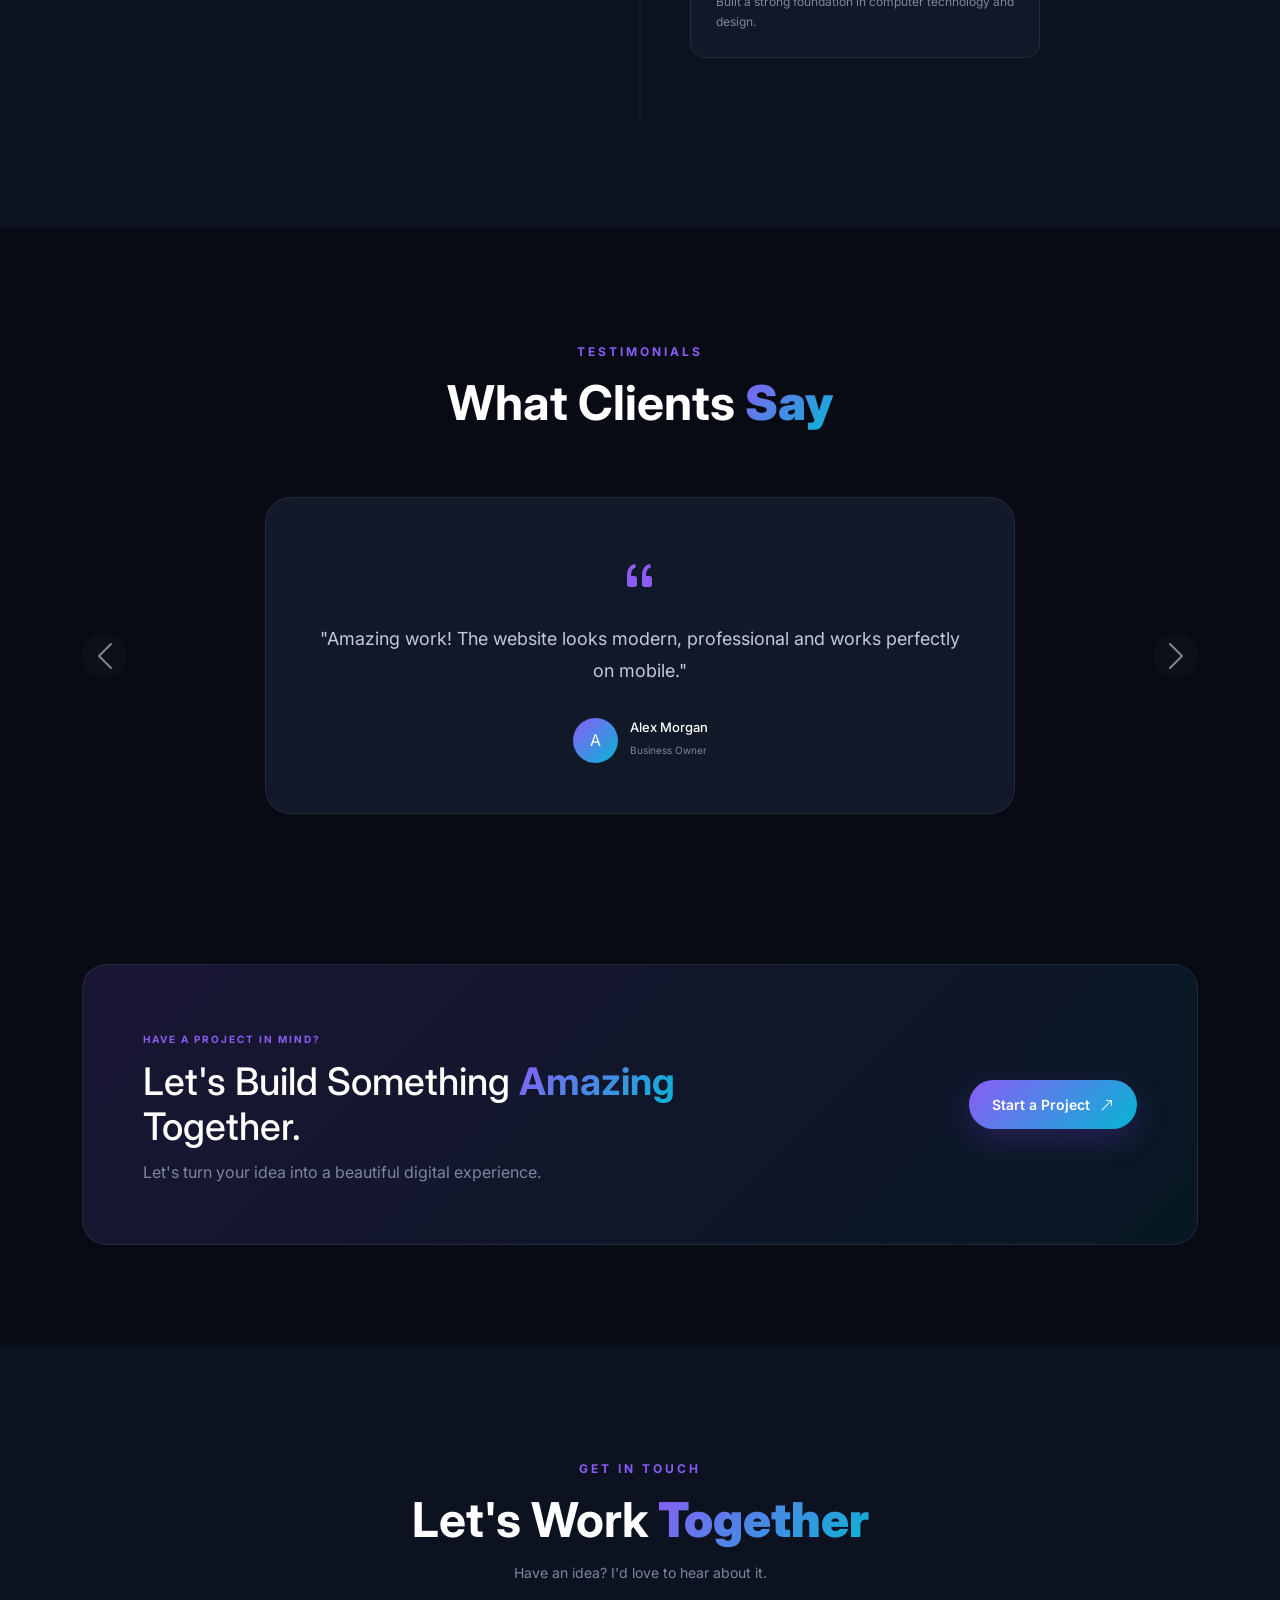
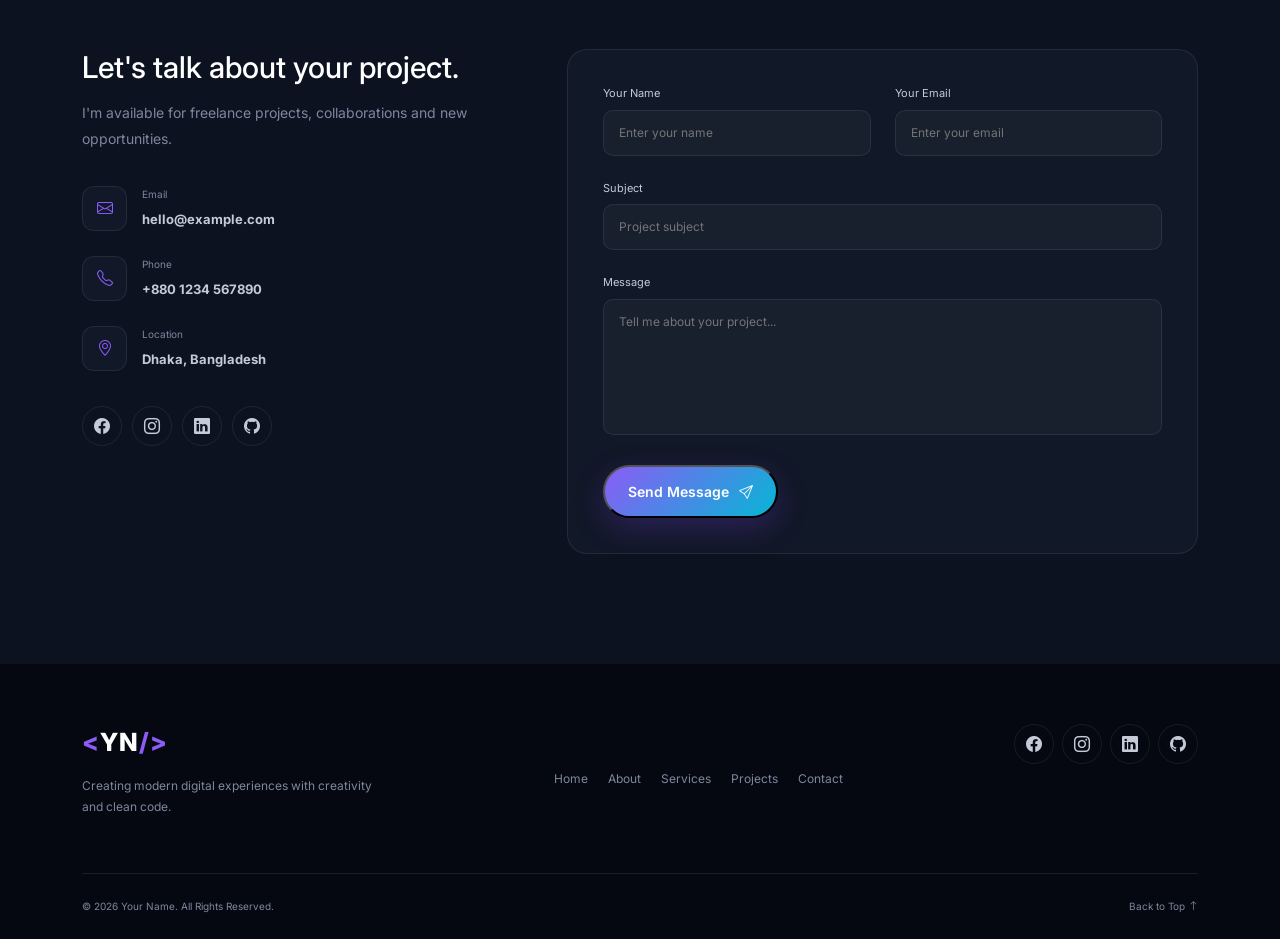
==== commit b024ba2a: "Updated portfolio name" ====
--- a/index.html
+++ b/index.html
@@ -5,7 +5,7 @@
     <meta charset="UTF-8">
     <meta name="viewport" content="width=device-width, initial-scale=1.0">
 
-    <title>Tahmina Akter Shila | Frontend Developer</title>
+    <title><h1>Tahmina <span>Akter Shila</span></h1>| Frontend Developer</title>
 
     <!-- Bootstrap -->
     <link
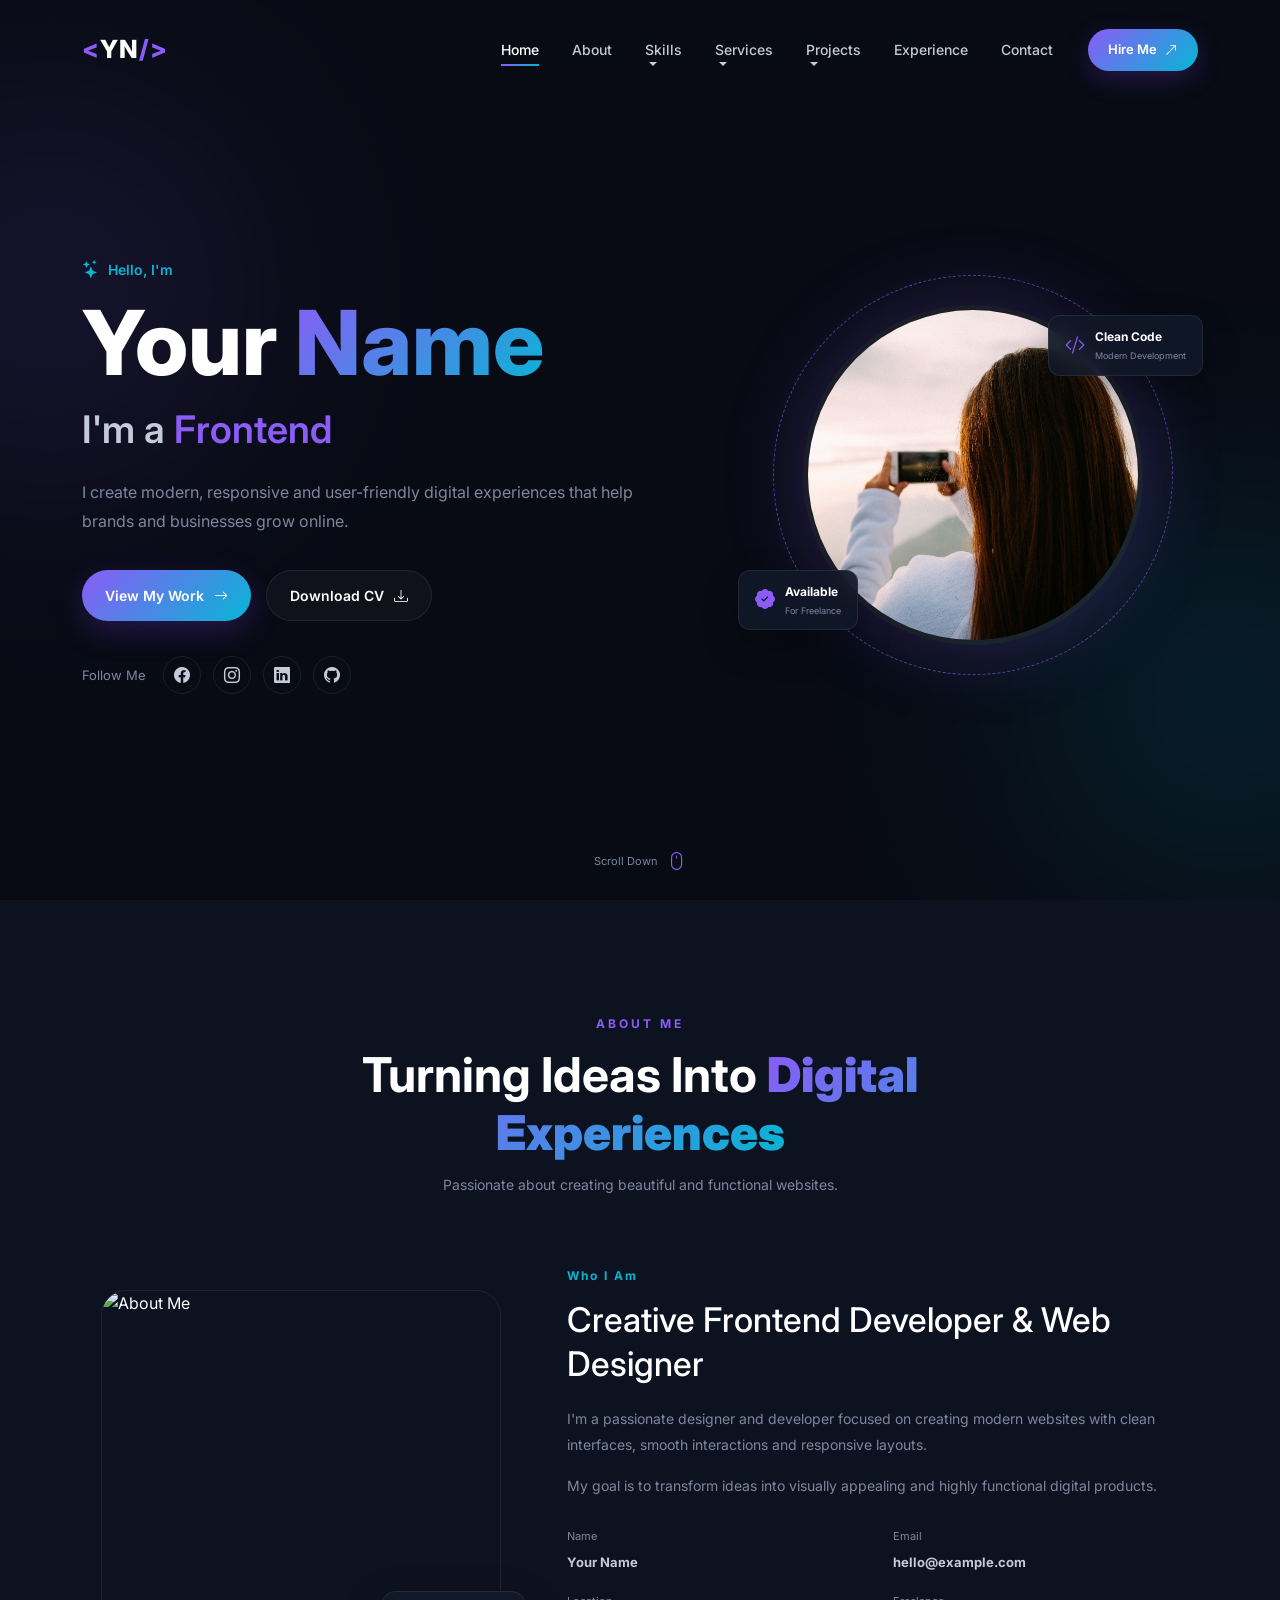
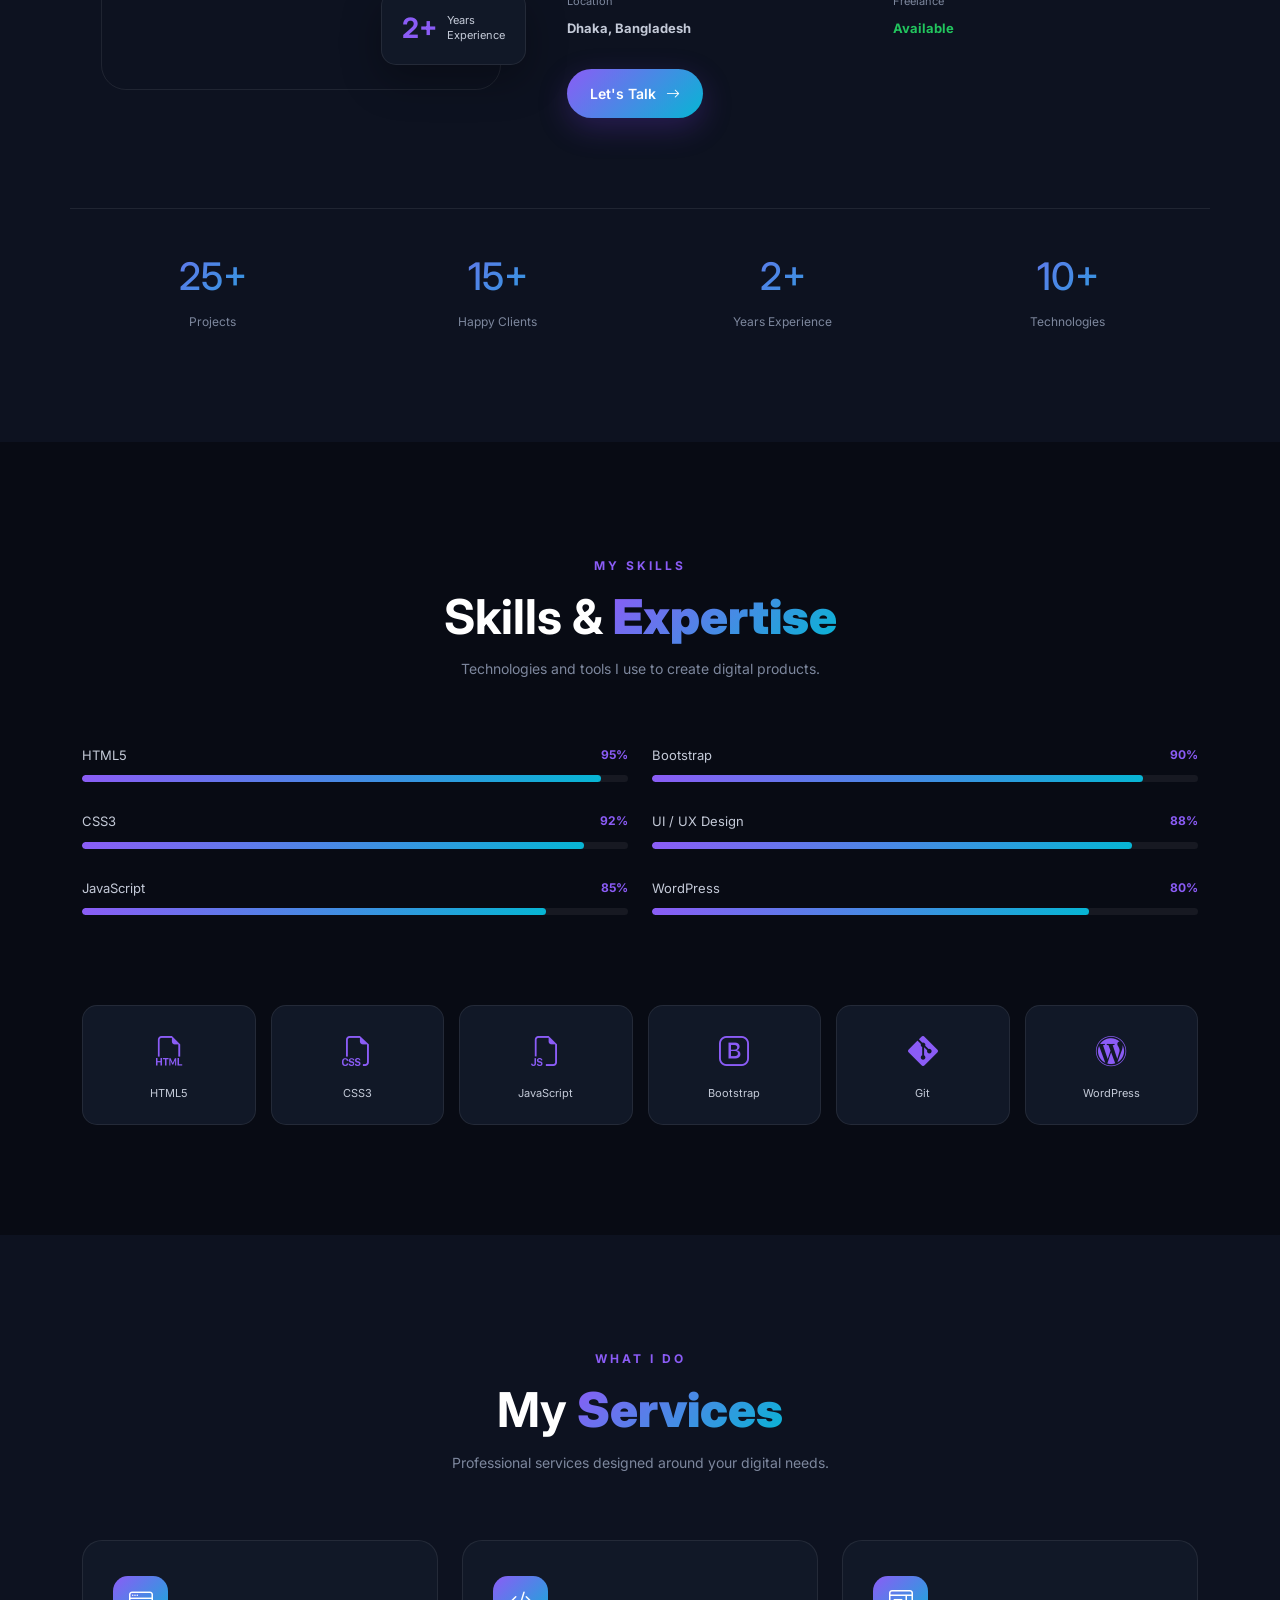
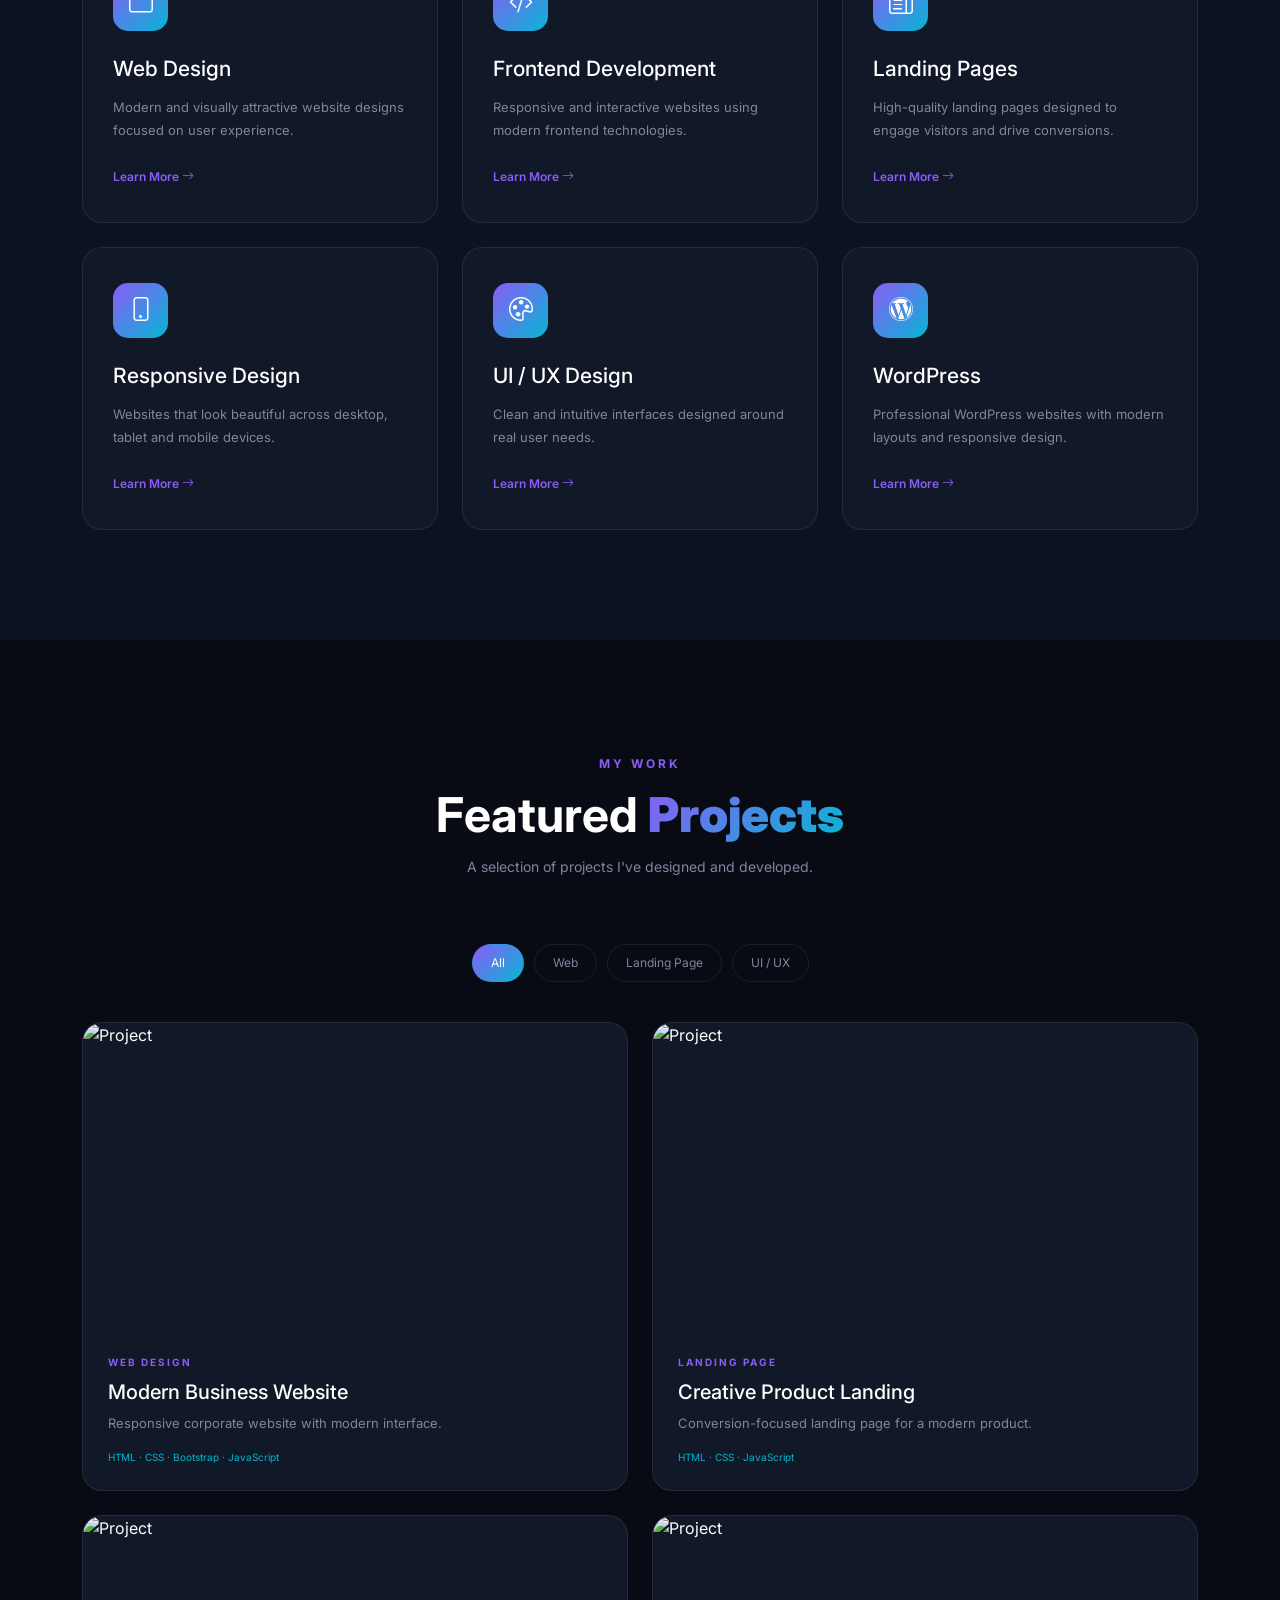
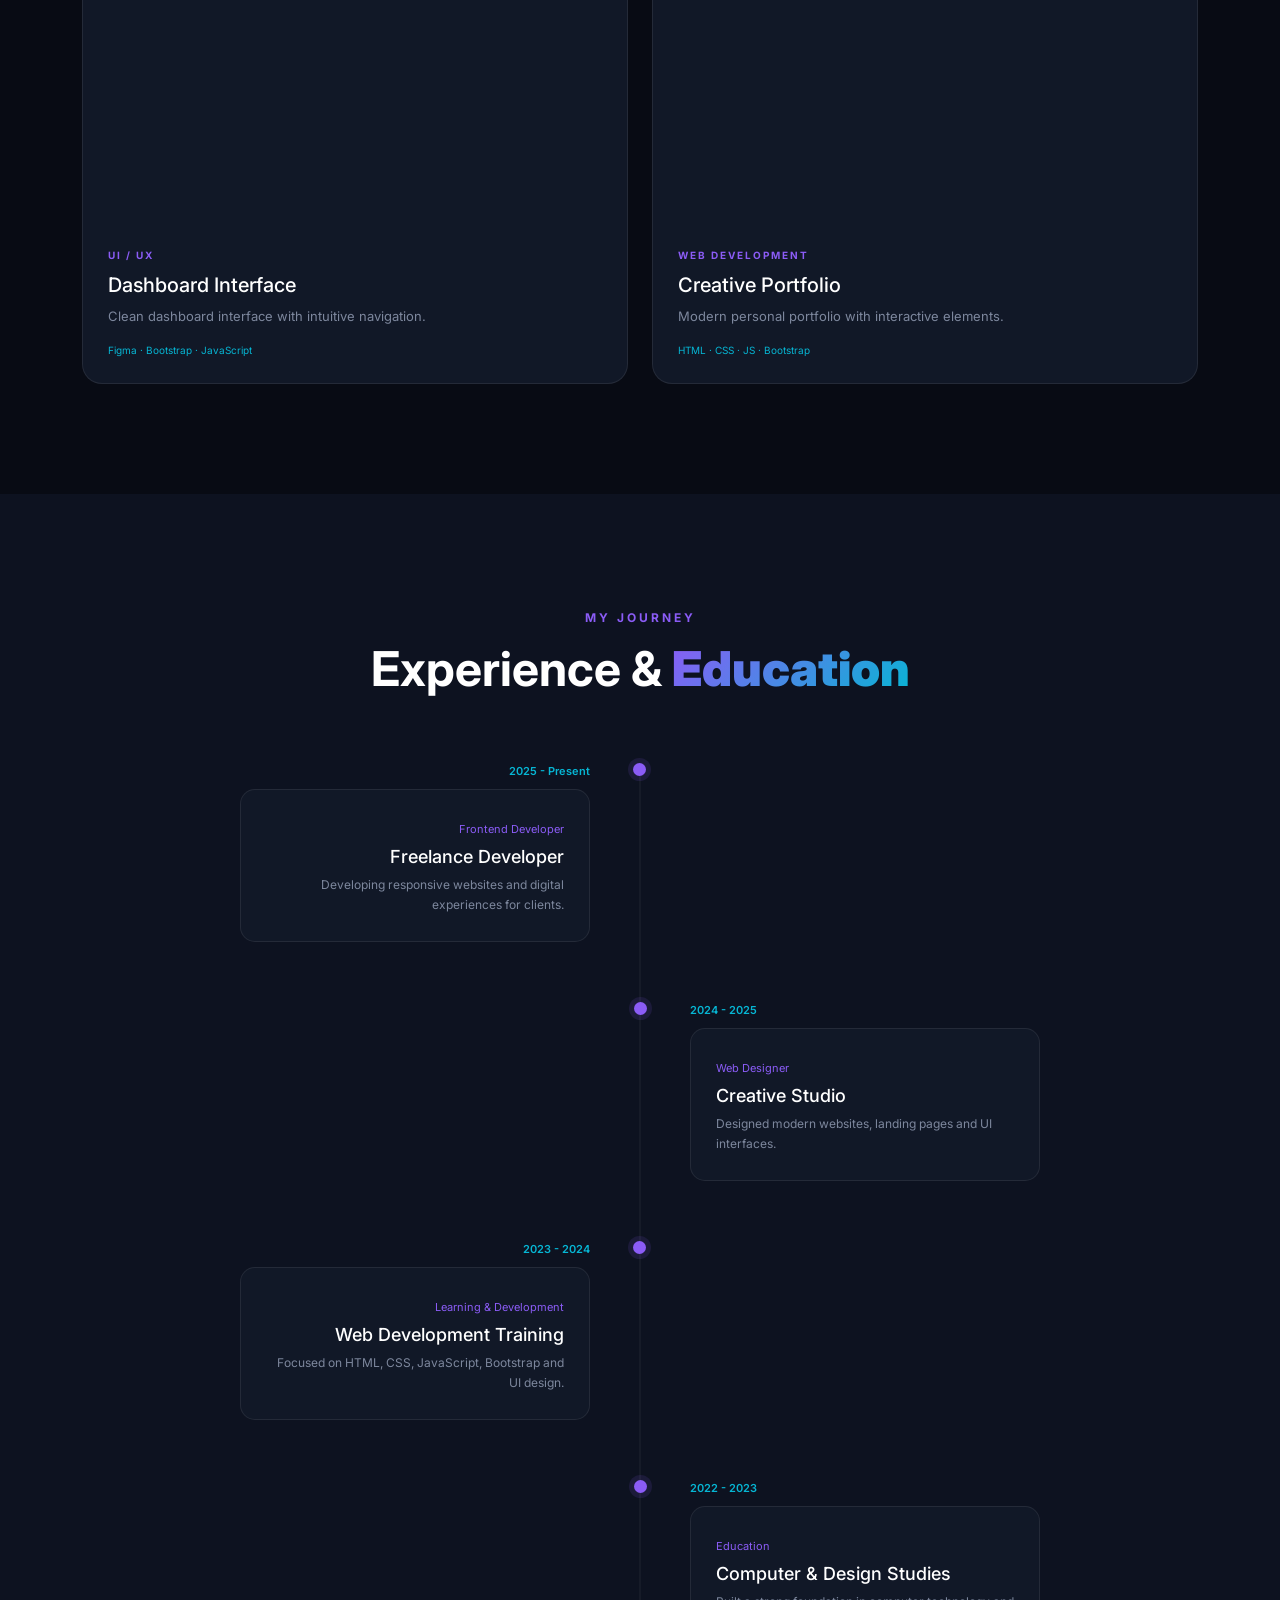
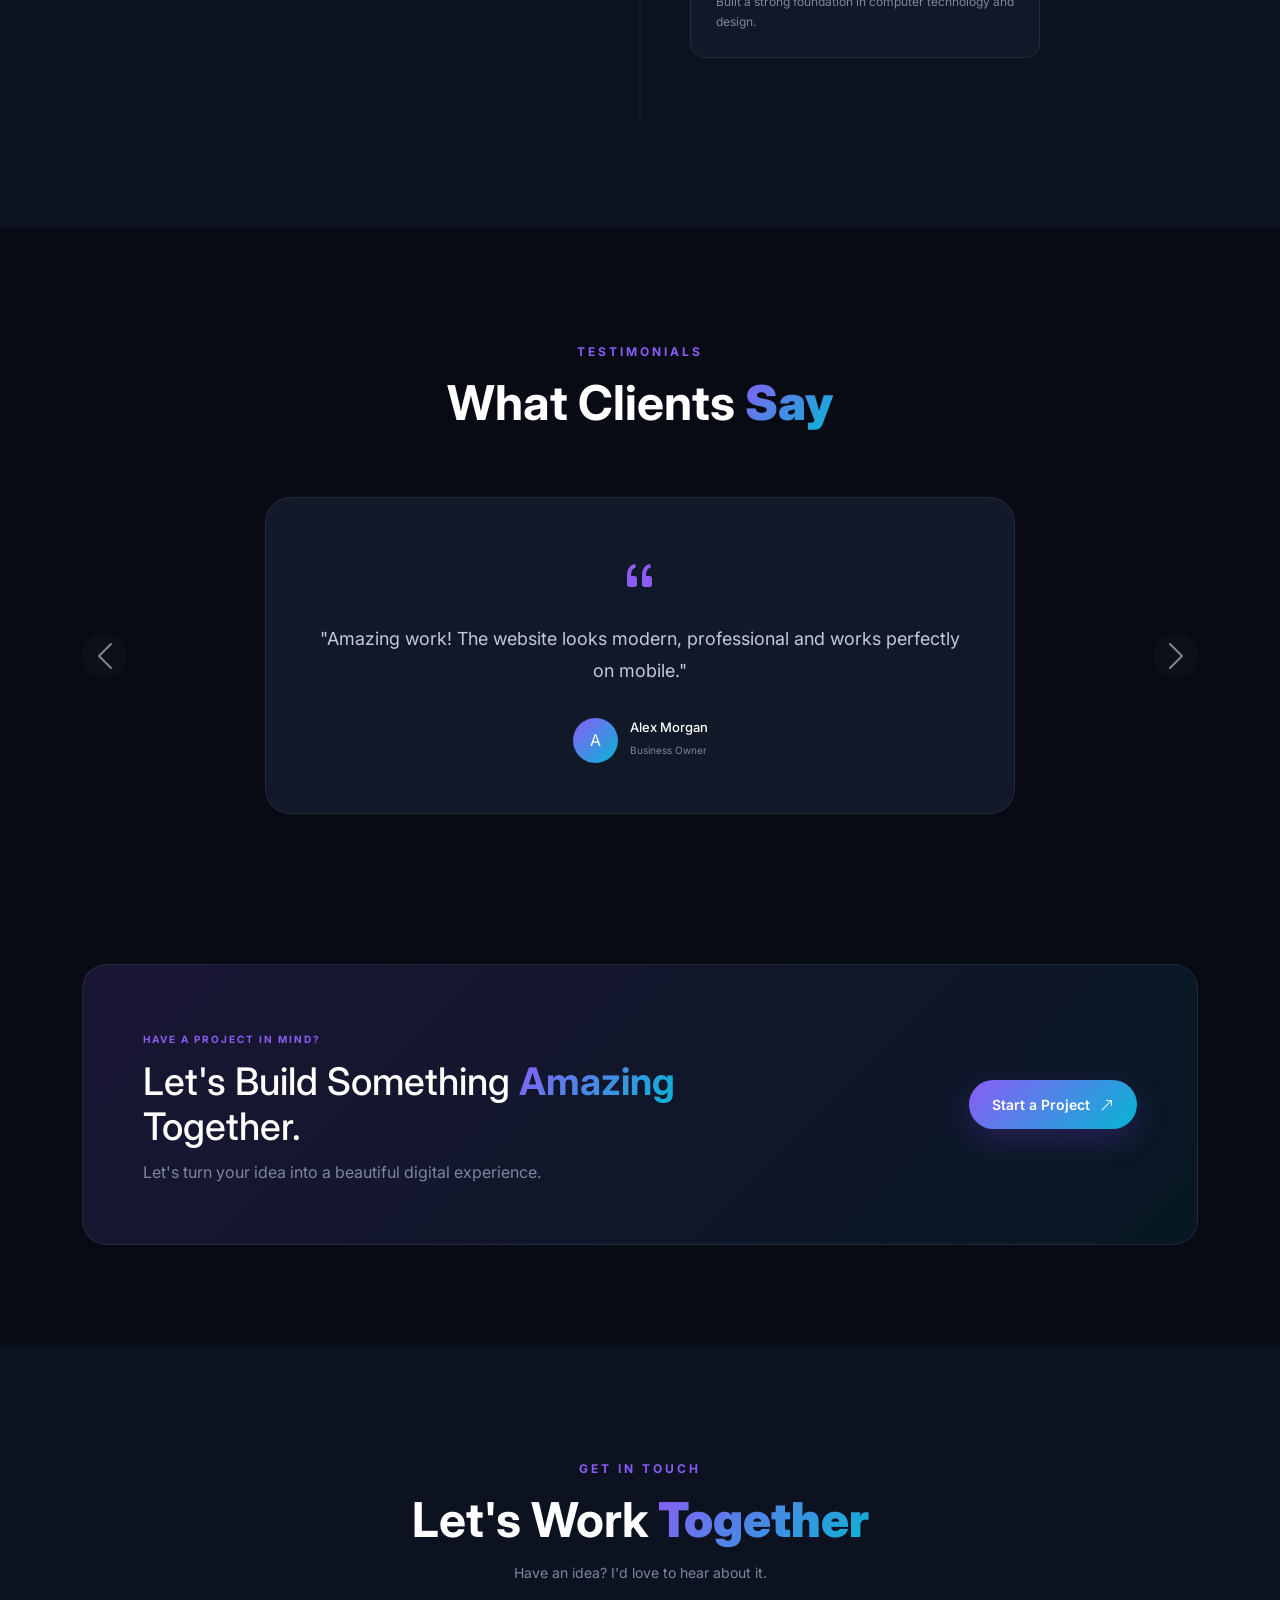
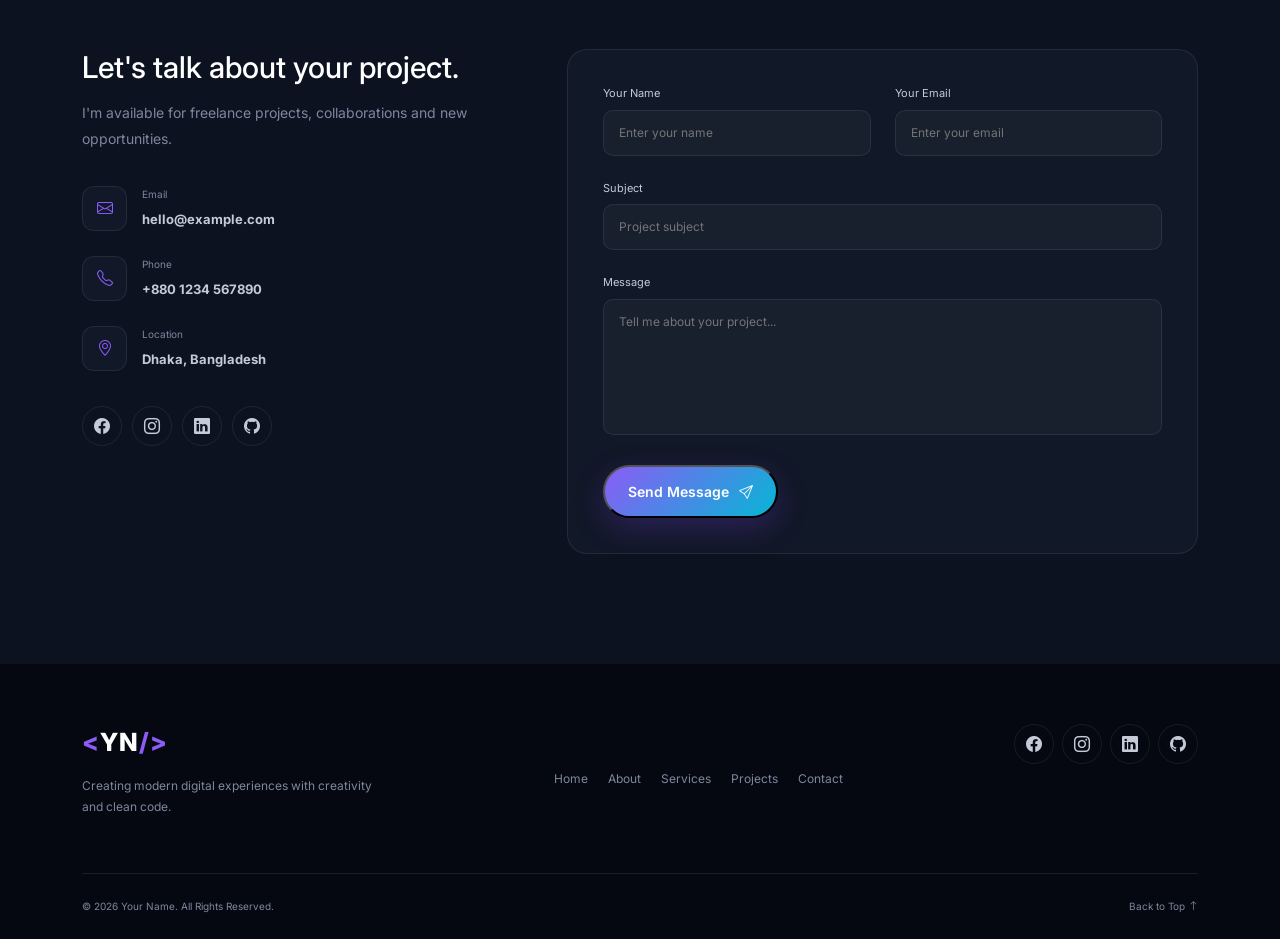
==== commit d85bf19b: "Updated portfolio name and profile image" ====
--- a/index.html
+++ b/index.html
@@ -352,7 +352,7 @@
                     <div class="profile-card">
 
                         <img
-                            src="images/profile.jpg"
+                            src="images/stocksnap-people-2587125_1920.jpg"
                             alt="Profile">
 
                     </div>
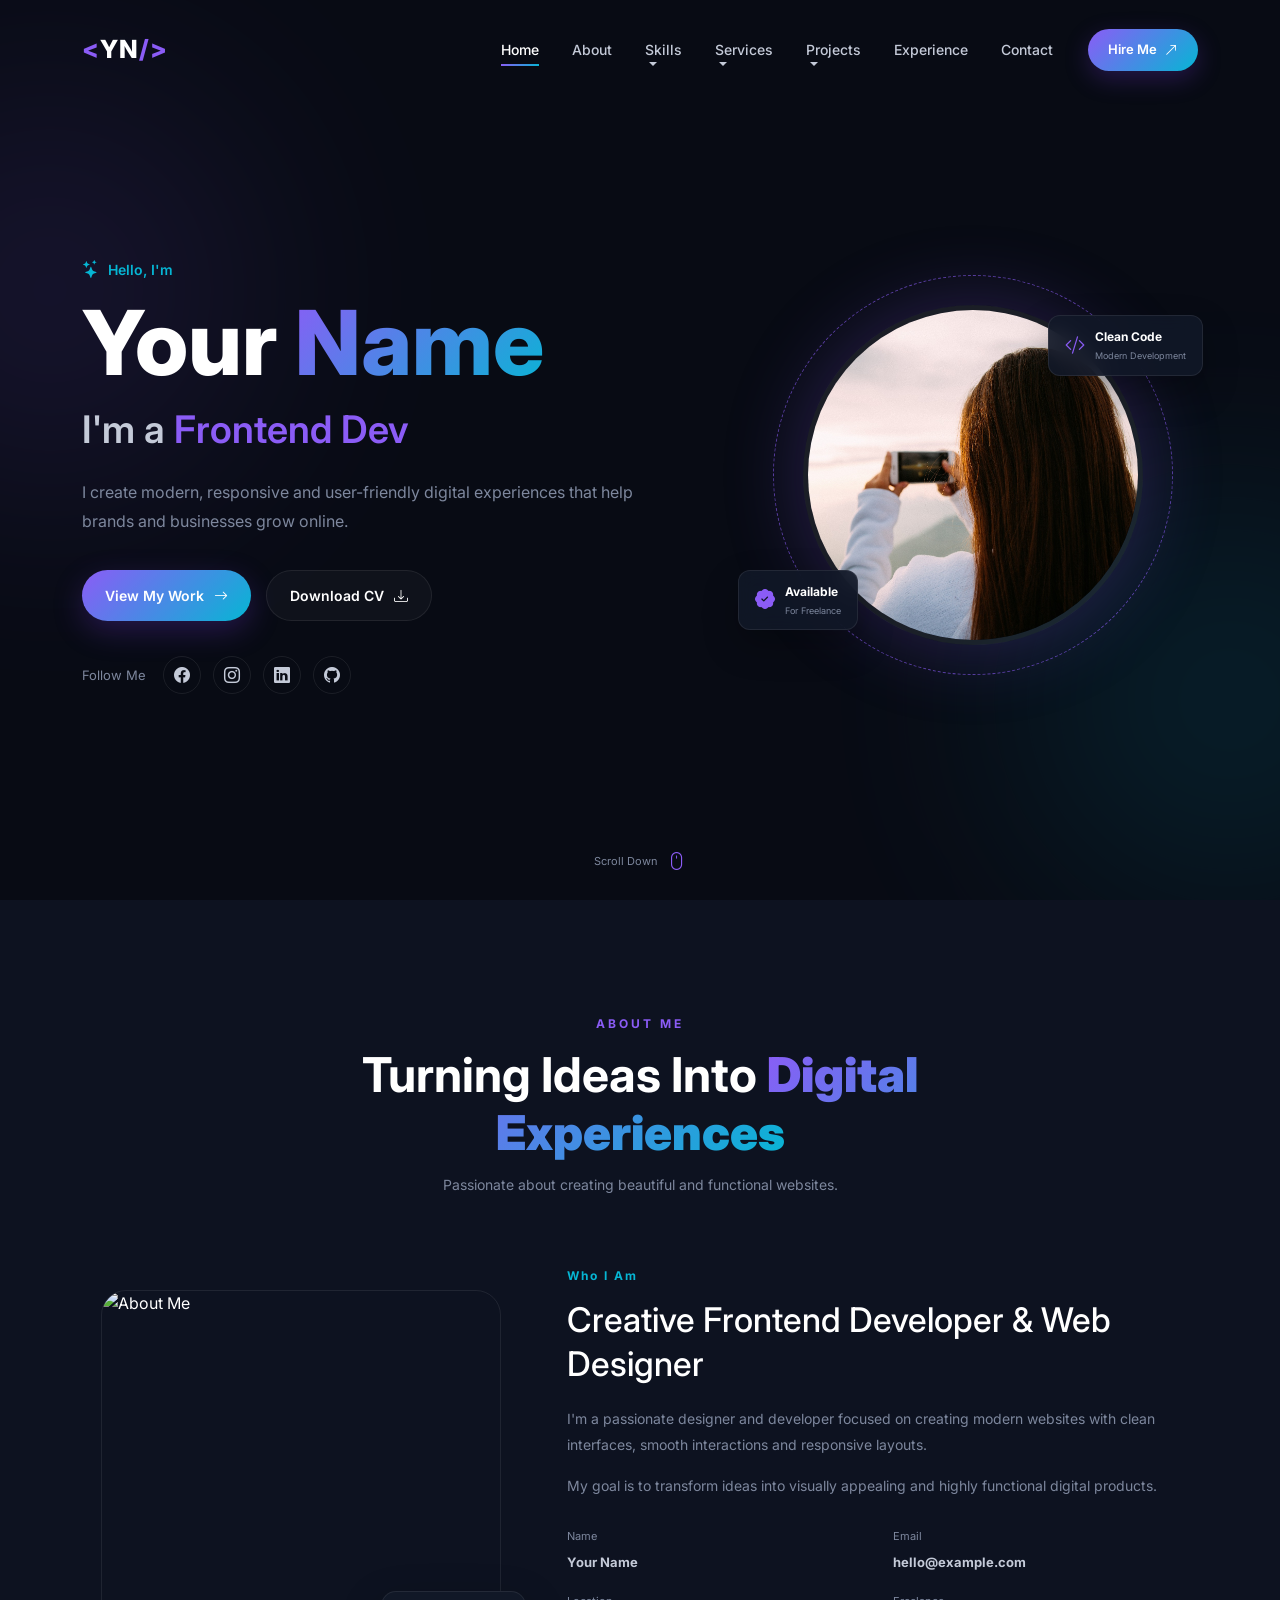
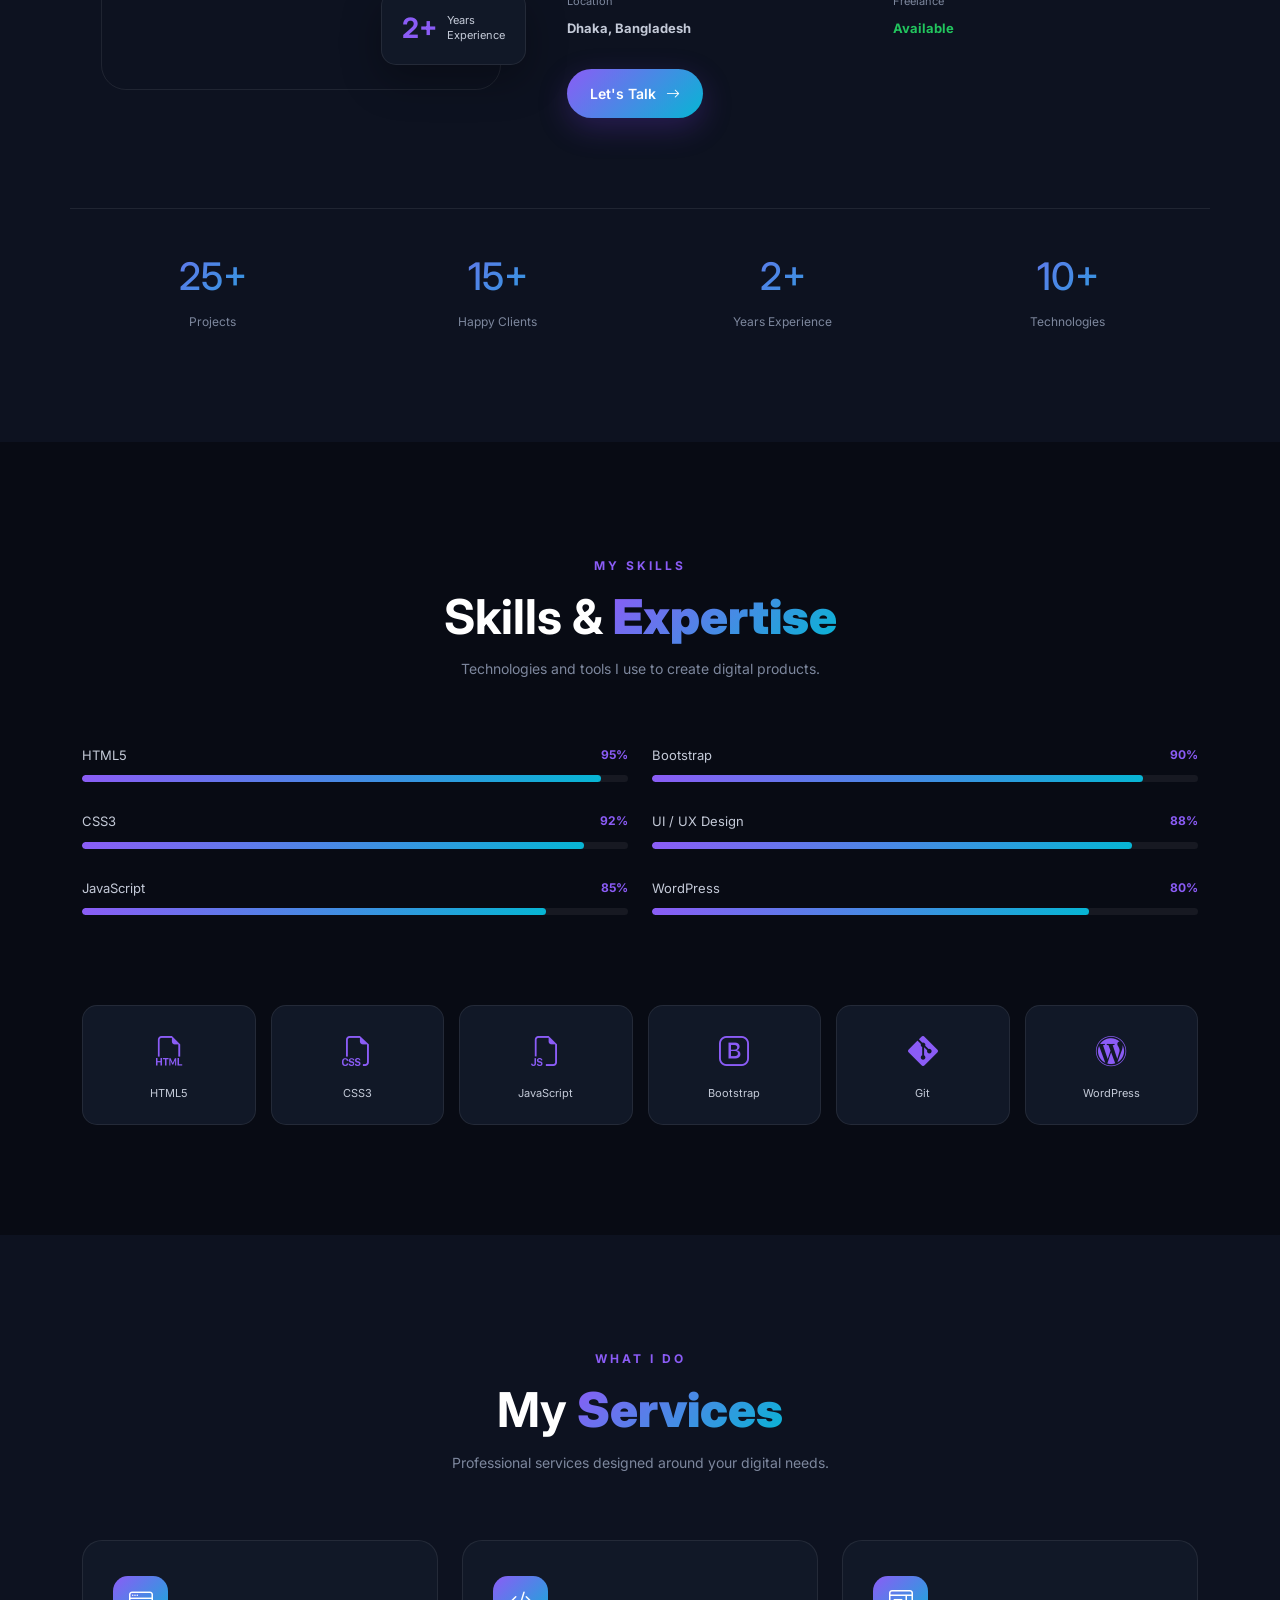
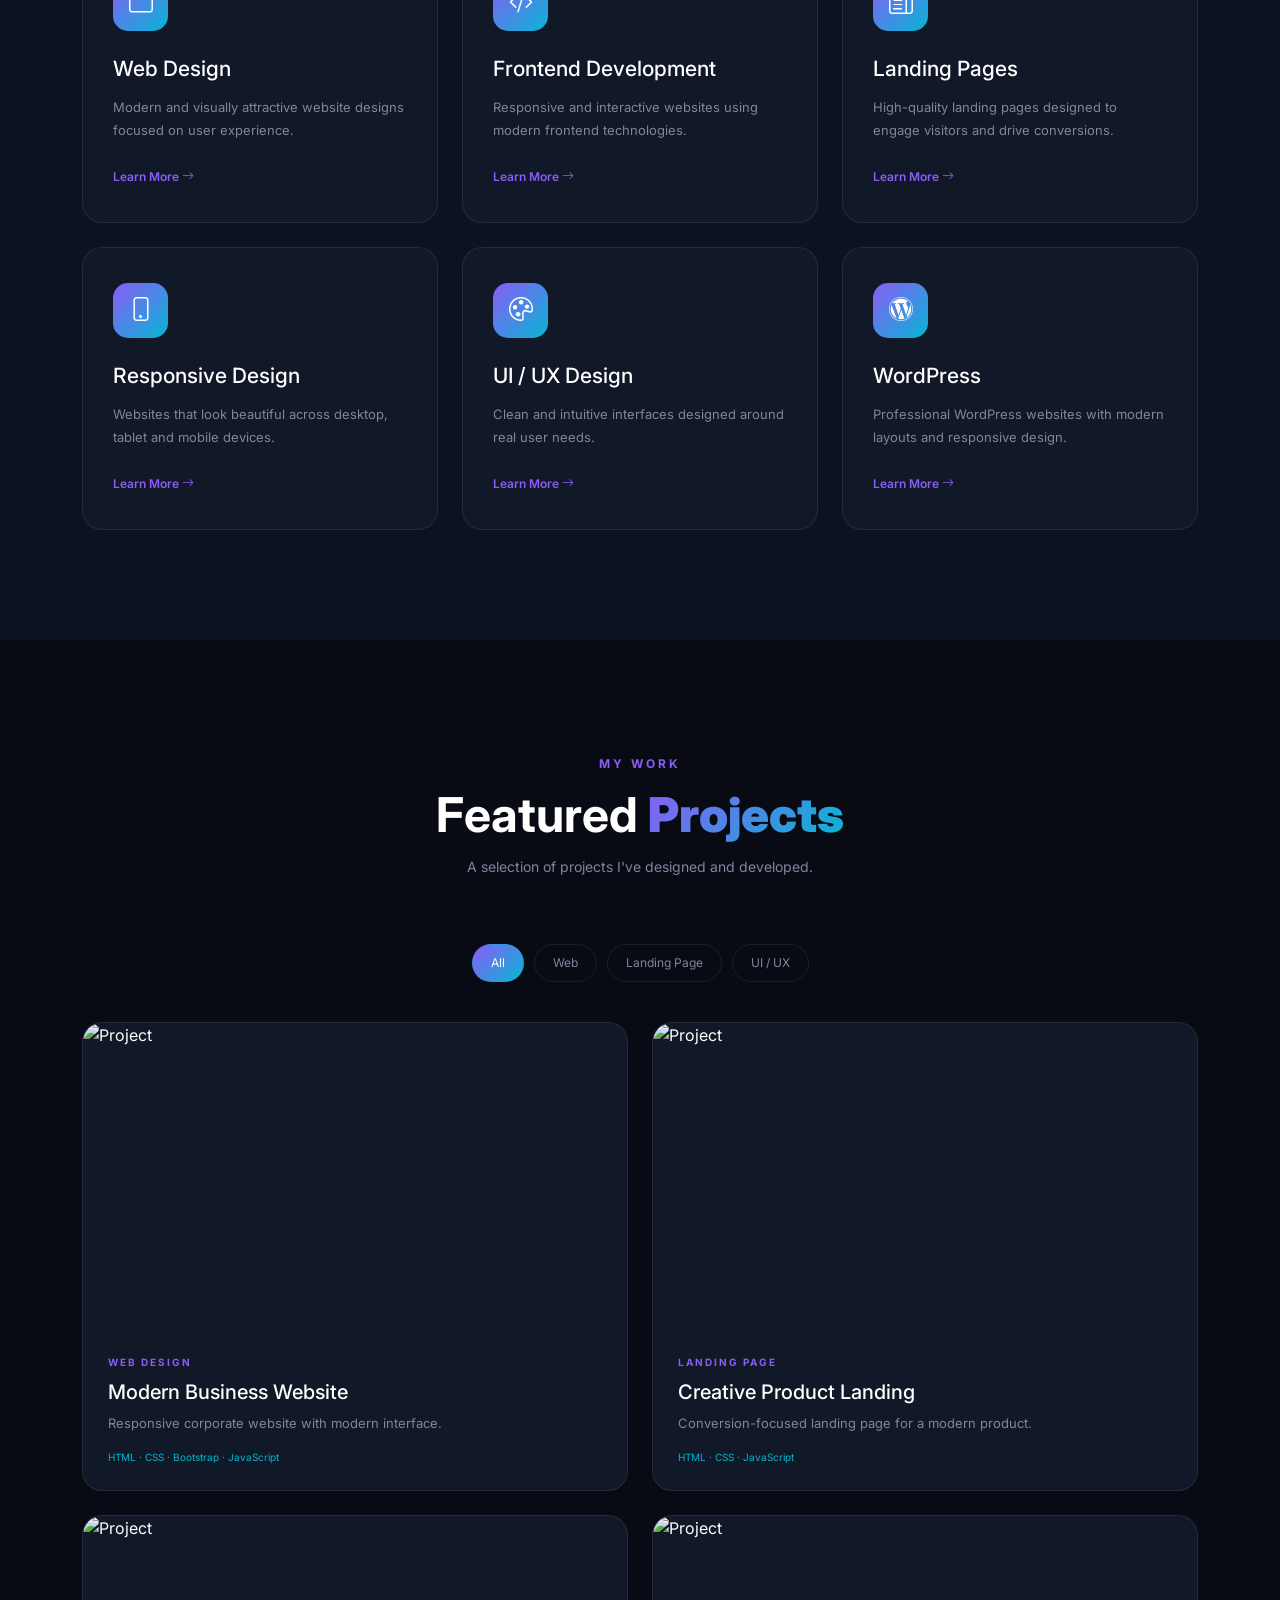
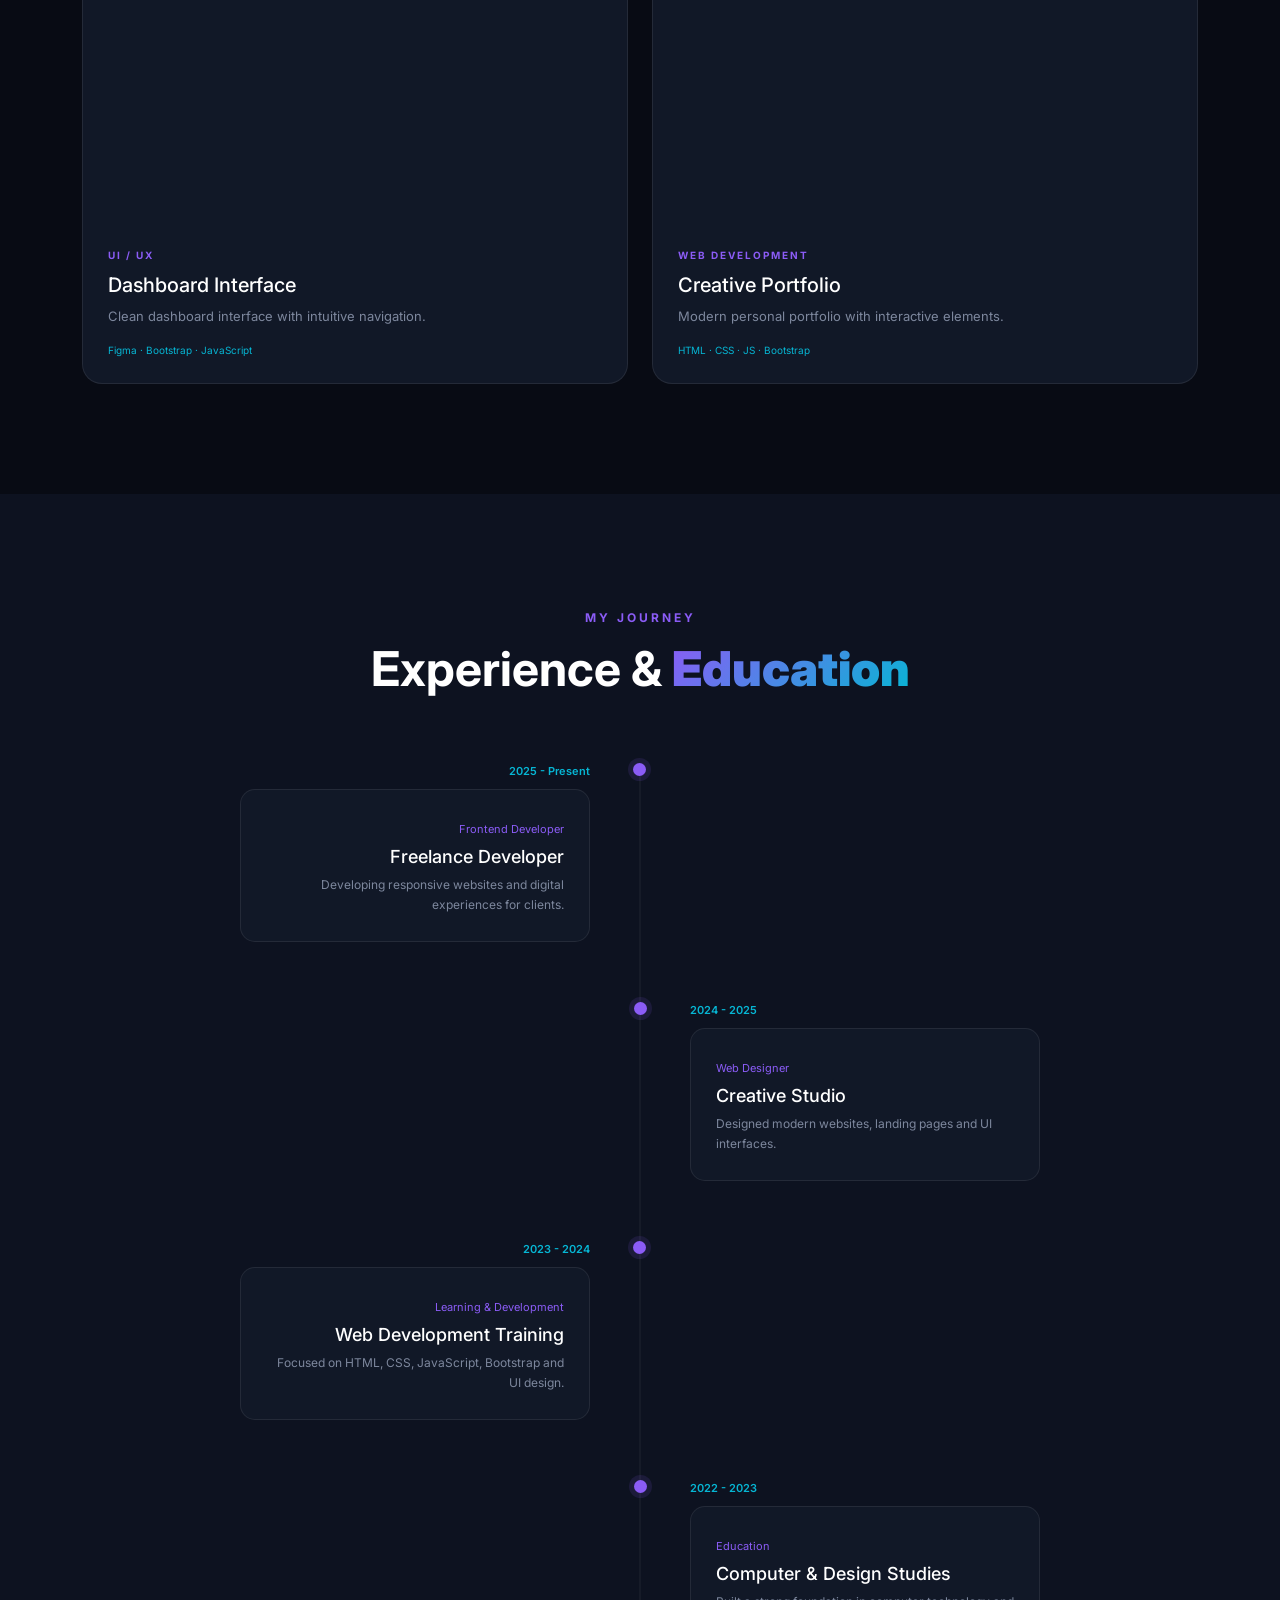
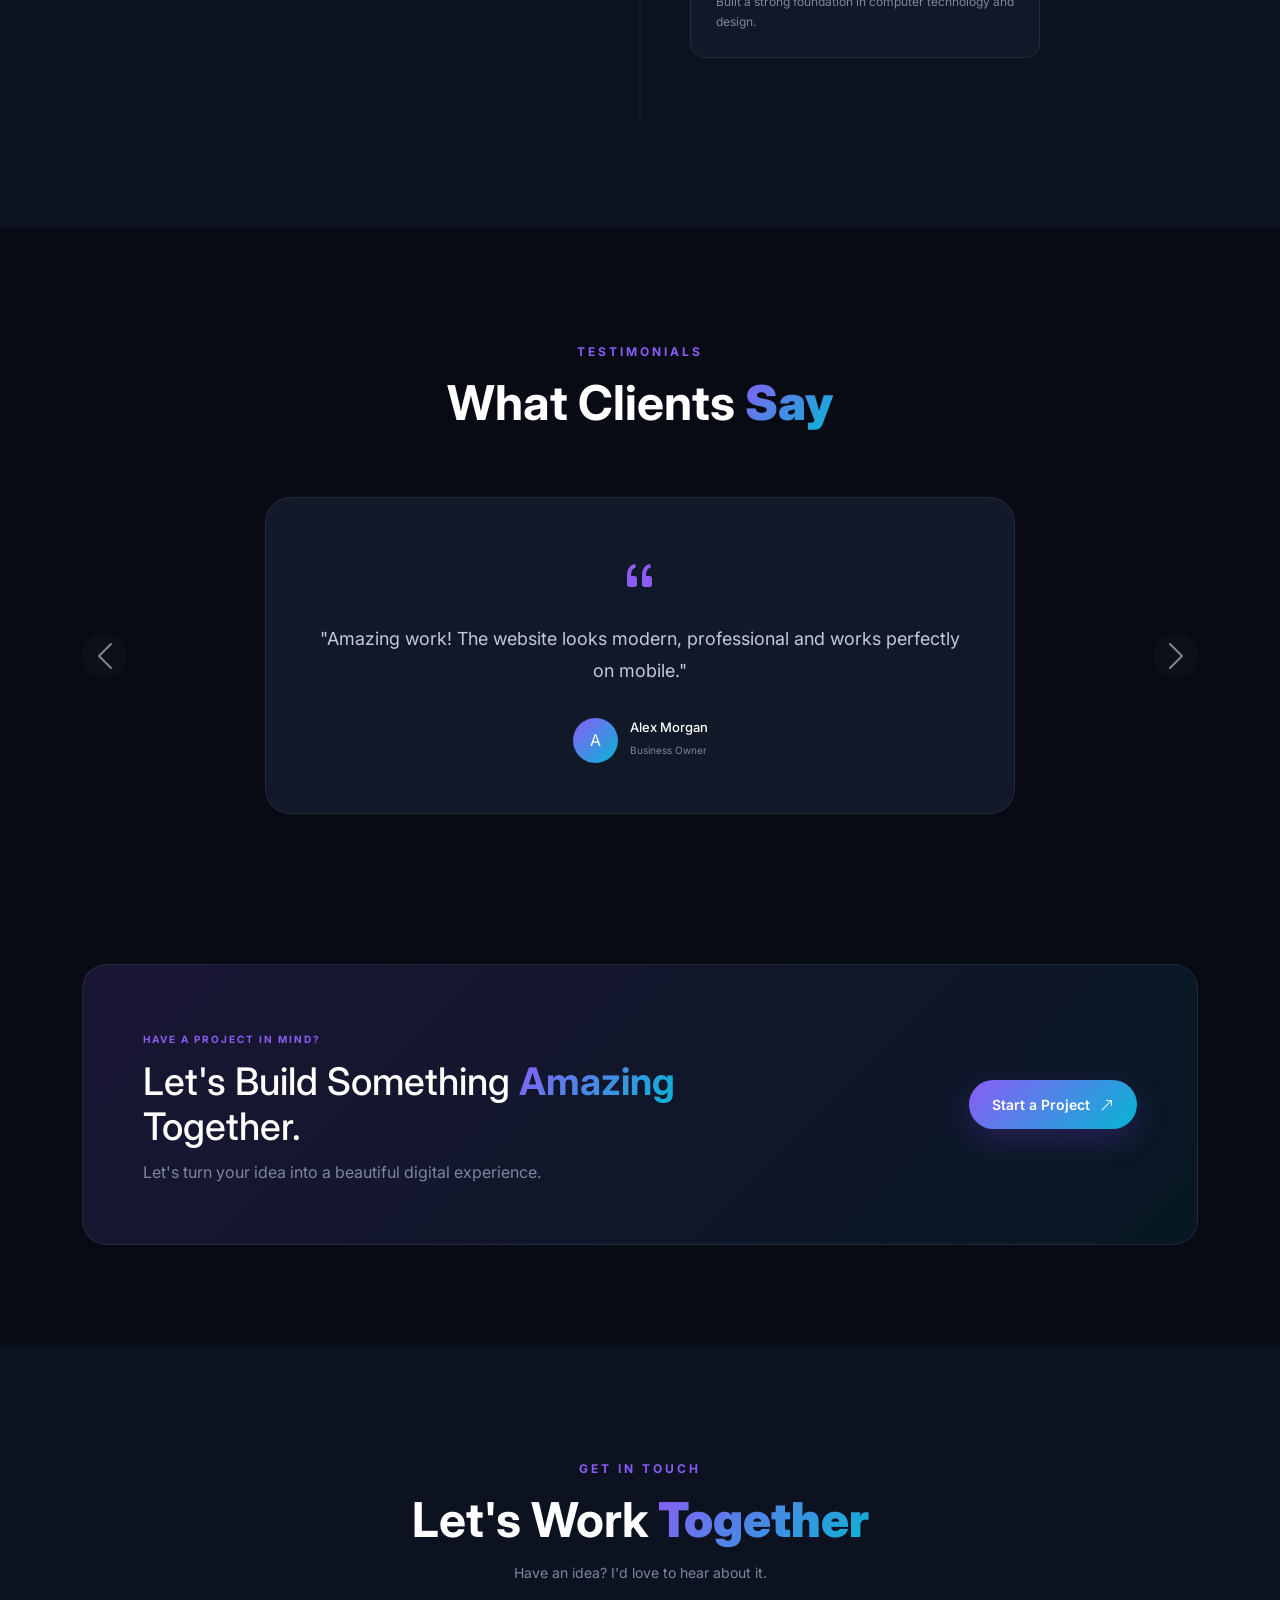
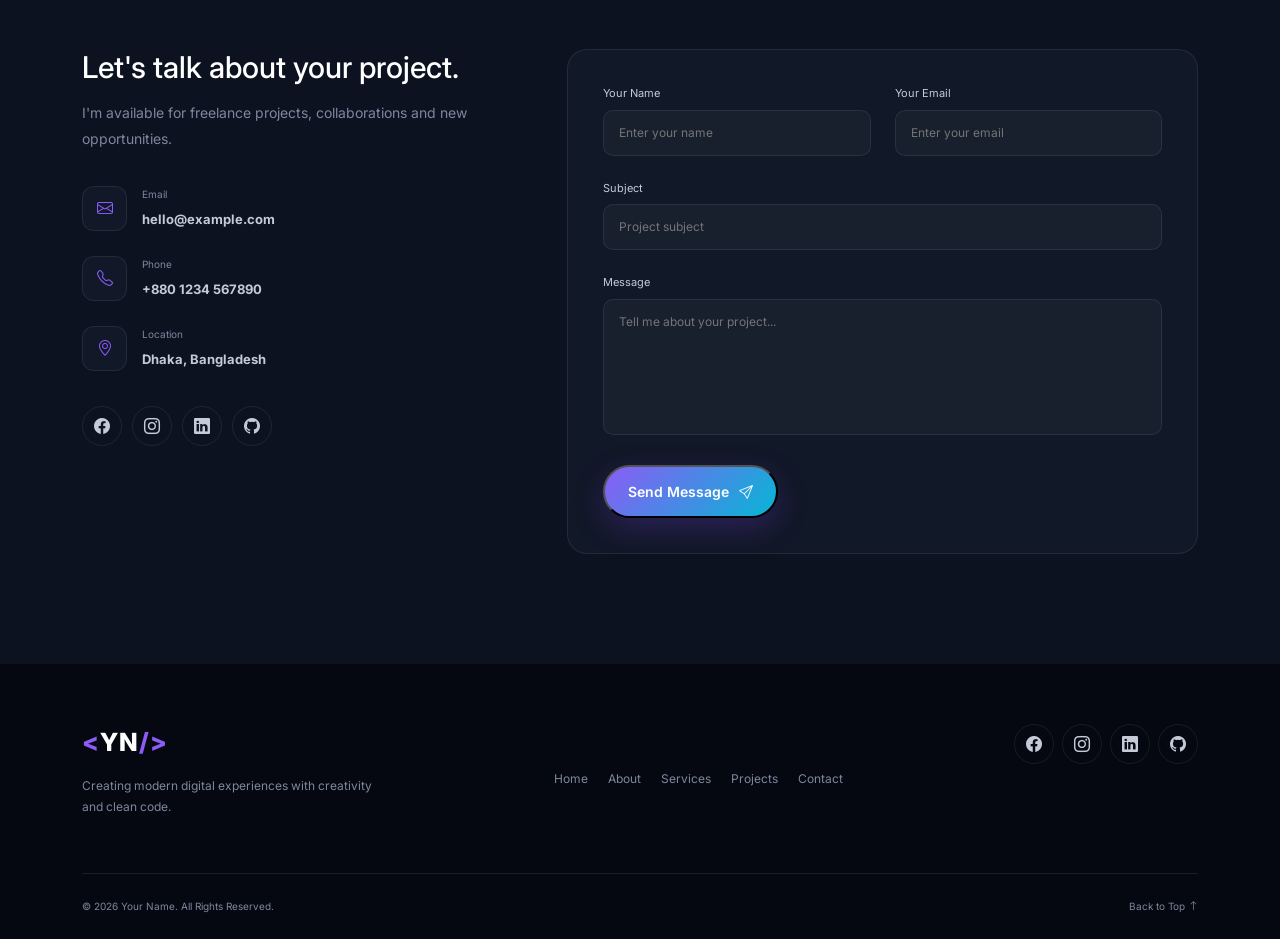
==== commit 48b7a4db: "Add name Tahmina Shila" ====
--- a/index.html
+++ b/index.html
@@ -5,7 +5,7 @@
     <meta charset="UTF-8">
     <meta name="viewport" content="width=device-width, initial-scale=1.0">
 
-    <title><h1>Tahmina <span>Akter Shila</span></h1>| Frontend Developer</title>
+    <title>Tahmina Akter shila| Graphic Designer & Digital Marketer</title>
 
     <!-- Bootstrap -->
     <link
